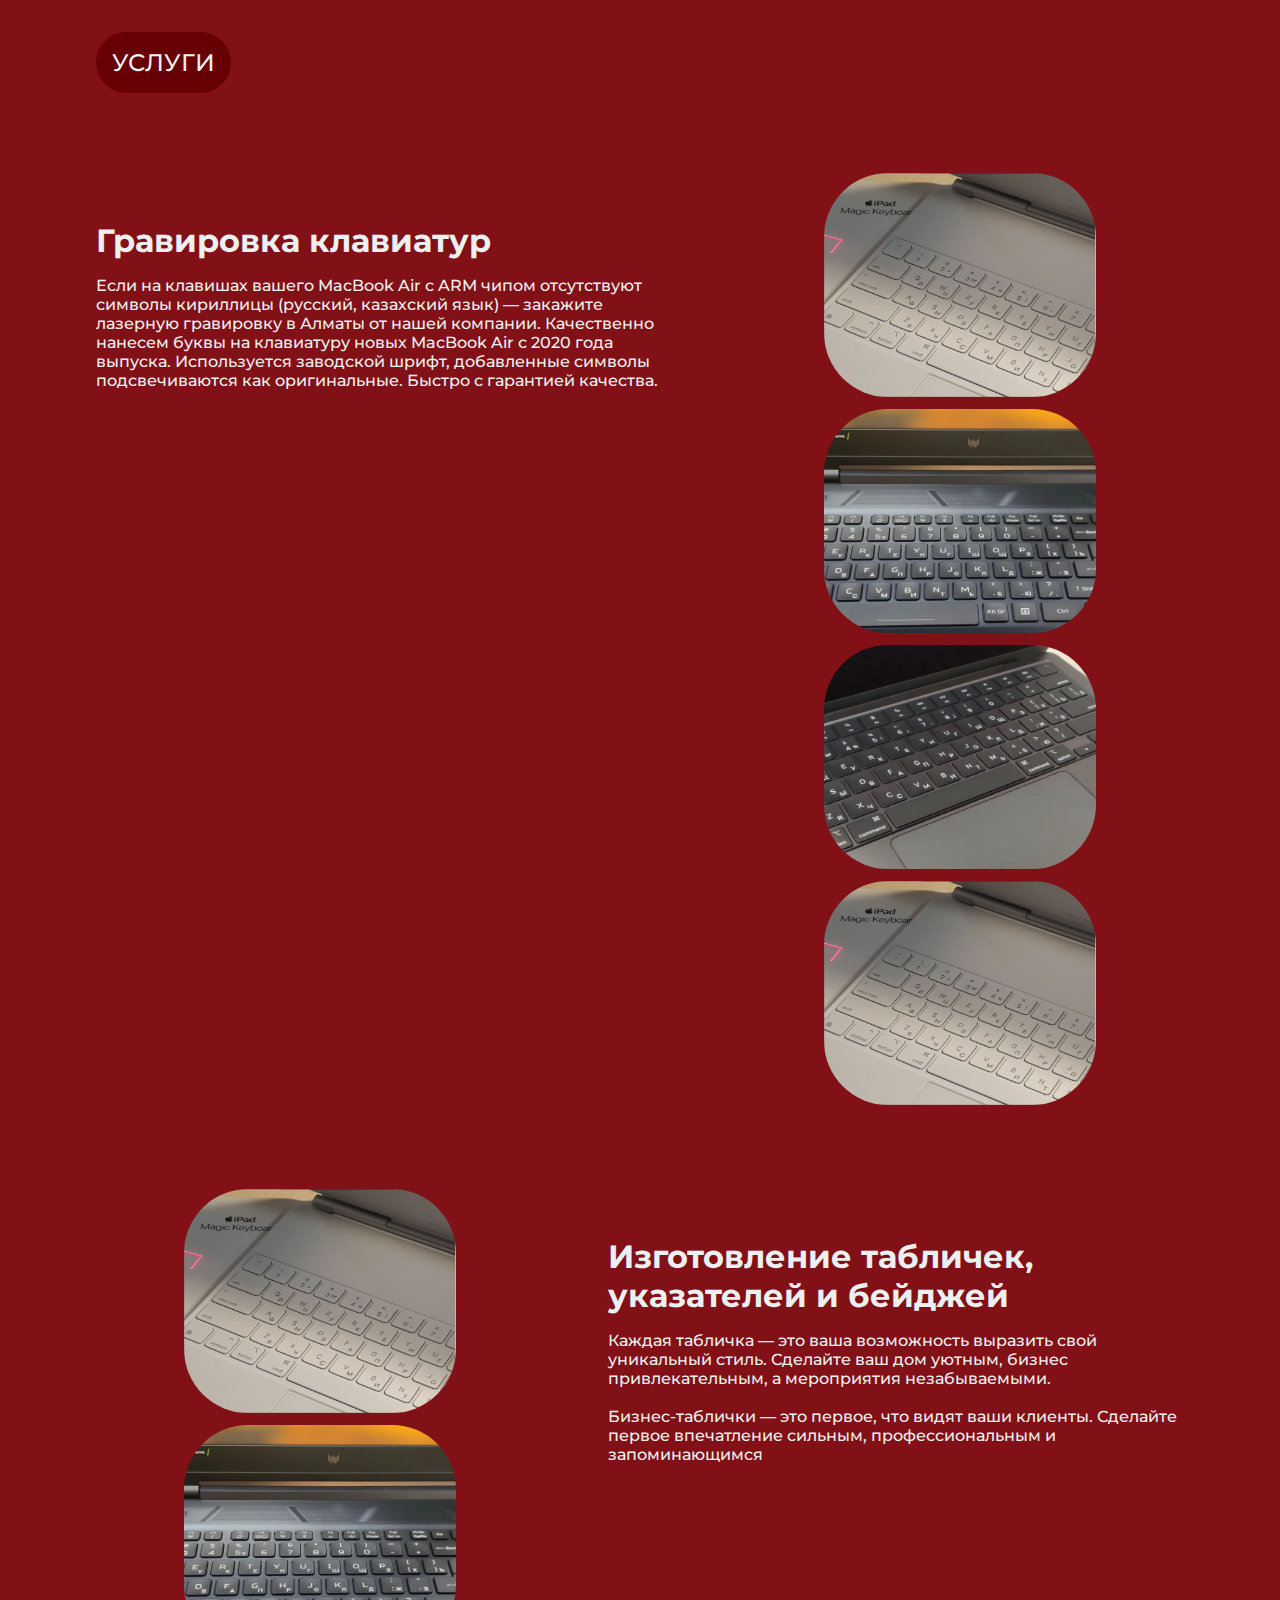
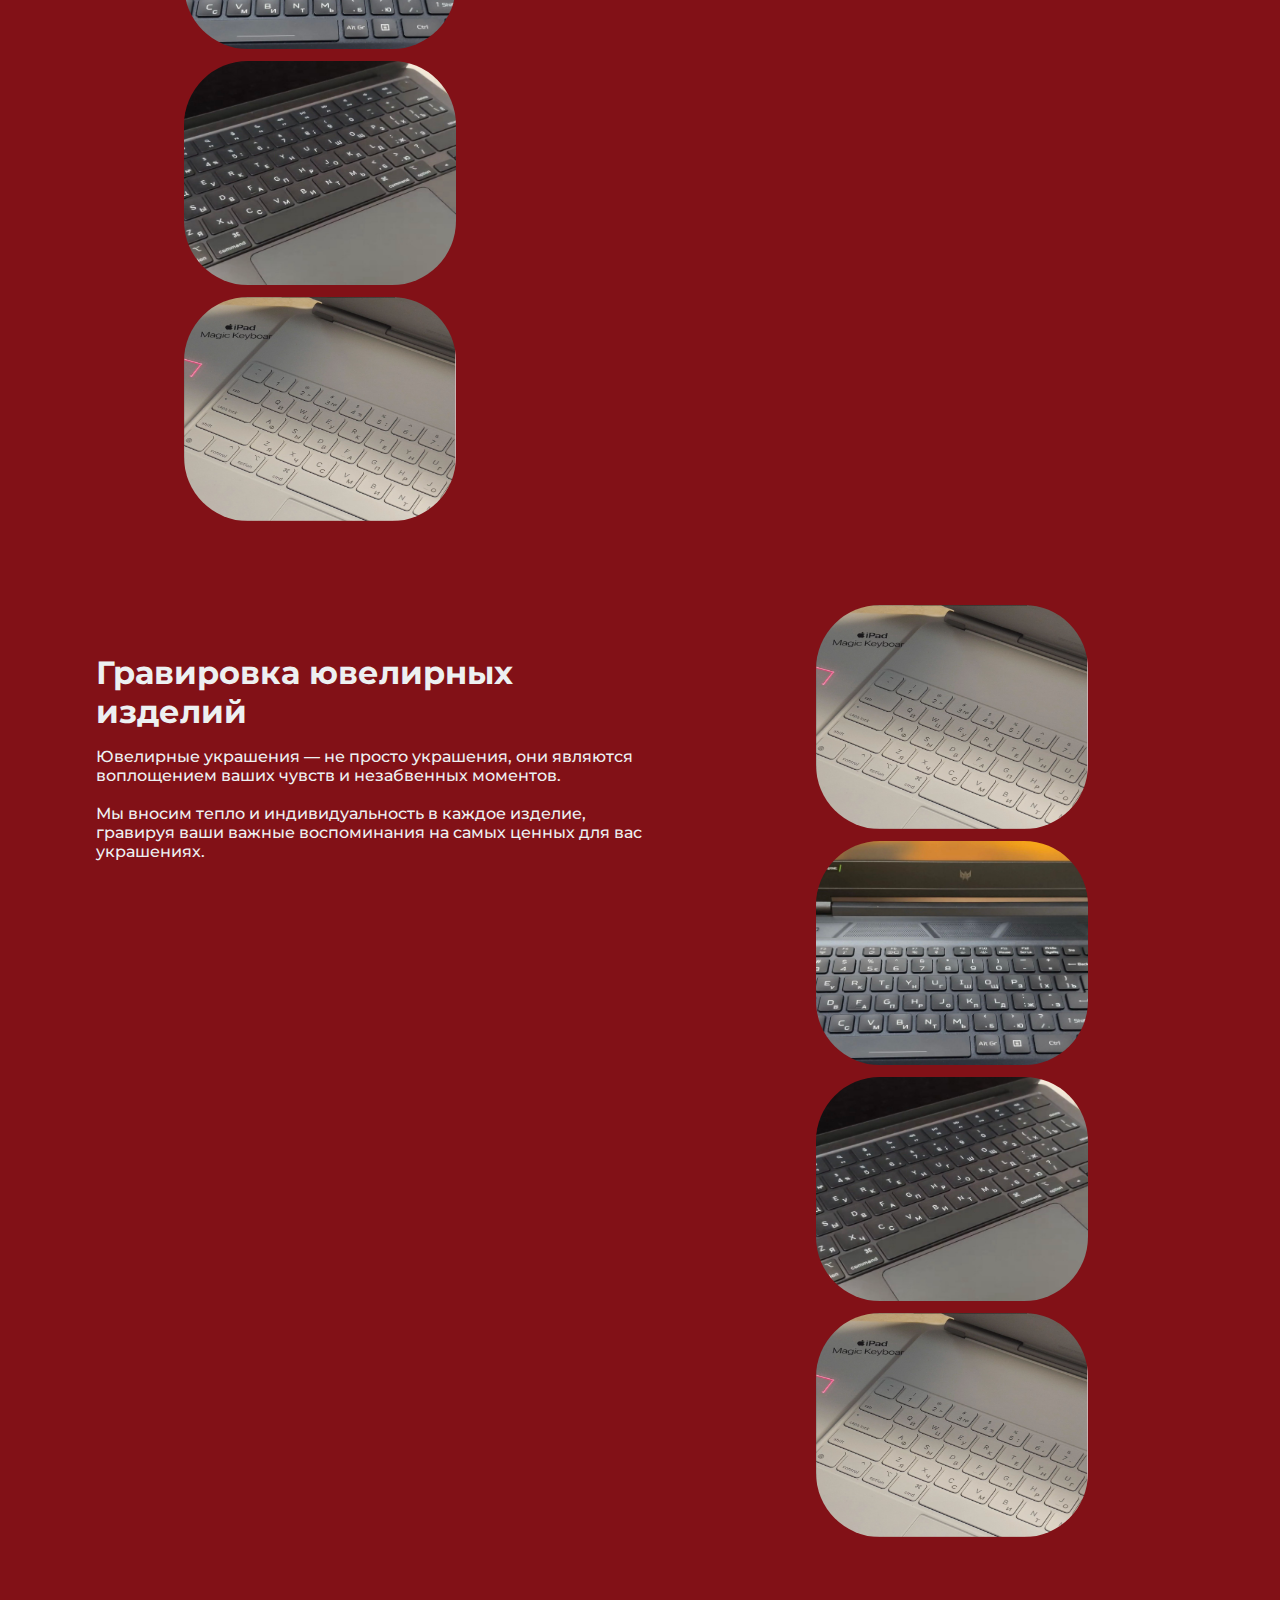
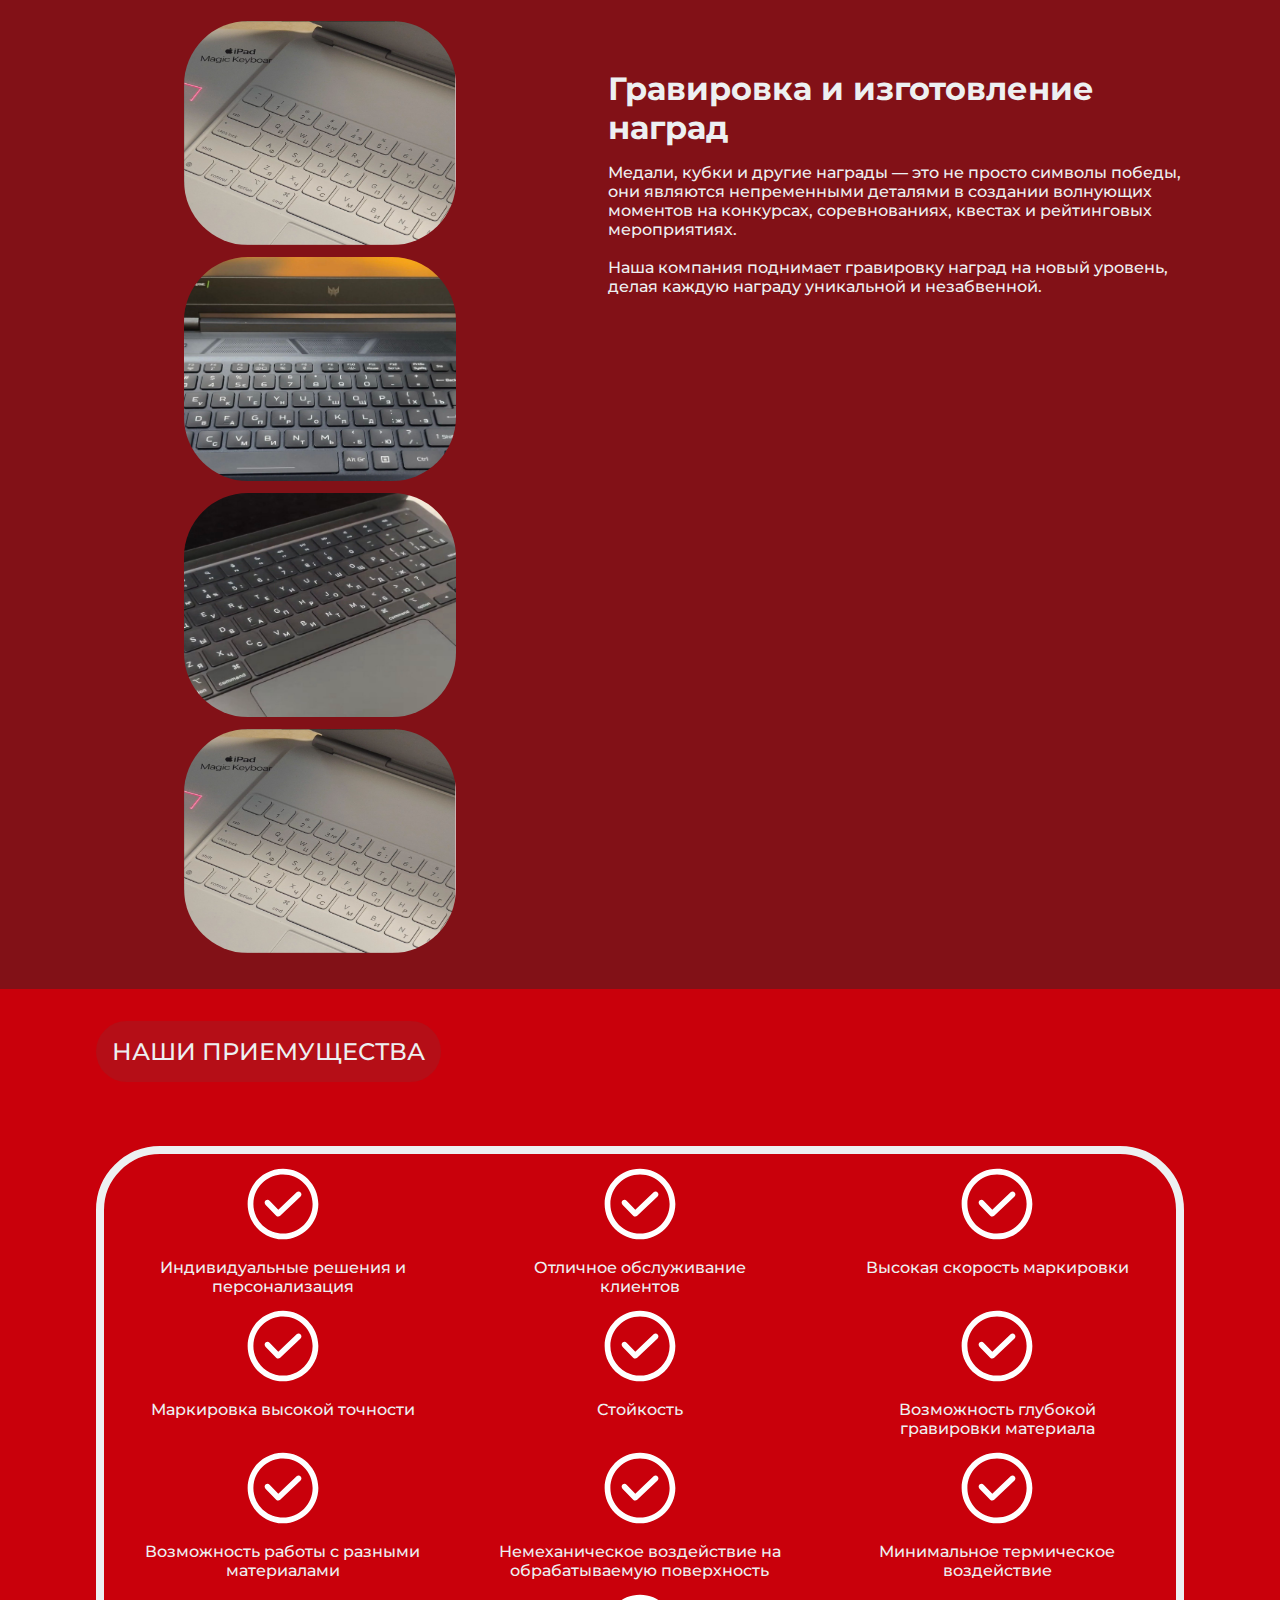
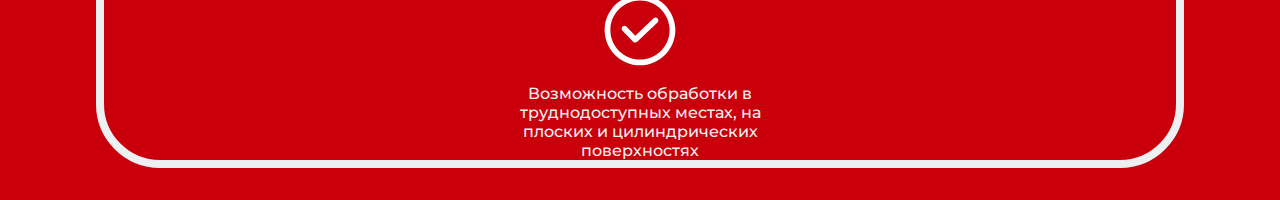
==== index.html @ e96a79f0 "services and advantages changes" ====
<!DOCTYPE html>
    <head>
        <meta charset="utf-8">
        <meta http-equiv="X-UA-Compatible" content="IE=edge">
        <title>Laser engraving</title>
        <meta name="description" content="">
        <meta name="viewport" content="width=device-width, initial-scale=1">
        <link rel="stylesheet" href="css/style.css">
        <link href="https://fonts.googleapis.com/css?family=Montserrat:500&display=swap" rel="stylesheet">
    </head>
    <body>
        <header class="header"></header>
        <main class="main">
            <div class="services">
                <div class="div_name name_services">
                    <div class="name name_service">
                        <p>УСЛУГИ</p>
                    </div>
                </div>
                
                <div class="service">
                    <div class="service_text">
                        <h1>Гравировка клавиатур</h1>
                        <p>Если на клавишах вашего MacBook Air с ARM чипом отсутствуют символы кириллицы (русский, казахский язык) — закажите лазерную гравировку в Алматы от нашей компании. Качественно нанесем буквы на клавиатуру новых MacBook Air с 2020 года выпуска. Используется заводской шрифт, добавленные символы подсвечиваются как оригинальные. Быстро с гарантией качества.</p>
                    </div>
                    <div class="service_images">
                        <div class="service_image">
                            <img src="img/keyboard_1.png" alt="">
                        </div>
                        <div class="service_image">
                            <img src="img/keyboard_2.jpg" alt="">
                        </div>
                        <div class="service_image">
                            <img src="img/keyboard_3.jpg" alt="">
                        </div>
                        <div class="service_image">
                            <img src="img/keyboard_1.png" alt="">
                        </div>
                    </div>
                </div>
            
                <div class="service">
                    <div class="service_text">
                        <h1>Изготовление табличек, указателей и бейджей</h1>
                        <p>Каждая табличка — это ваша возможность выразить свой уникальный стиль. Сделайте ваш дом уютным, бизнес привлекательным, а мероприятия незабываемыми. <br> <br> Бизнес-таблички — это первое, что видят ваши клиенты. Сделайте первое впечатление сильным, профессиональным и запоминающимся</p>
                    </div>
                    <div class="service_images">
                        <div class="service_image">
                            <img src="img/keyboard_1.png" alt="">
                        </div>
                        <div class="service_image">
                            <img src="img/keyboard_2.jpg" alt="">
                        </div>
                        <div class="service_image">
                            <img src="img/keyboard_3.jpg" alt="">
                        </div>
                        <div class="service_image">
                            <img src="img/keyboard_1.png" alt="">
                        </div>
                    </div>
                </div>

                <div class="service">
                    <div class="service_text">
                        <h1>Гравировка ювелирных изделий</h1>
                        <p>Ювелирные украшения — не просто украшения, они являются воплощением ваших чувств и незабвенных моментов. <br><br>Мы вносим тепло и индивидуальность в каждое изделие, гравируя ваши важные воспоминания на самых ценных для вас украшениях.</p>
                    </div>
                    <div class="service_images">
                        <div class="service_image">
                            <img src="img/keyboard_1.png" alt="">
                        </div>
                        <div class="service_image">
                            <img src="img/keyboard_2.jpg" alt="">
                        </div>
                        <div class="service_image">
                            <img src="img/keyboard_3.jpg" alt="">
                        </div>
                        <div class="service_image">
                            <img src="img/keyboard_1.png" alt="">
                        </div>
                    </div>
                </div>

                <div class="service">
                    <div class="service_text">
                        <h1>Гравировка и изготовление наград</h1>
                        <p>Медали, кубки и другие награды — это не просто символы победы, они являются непременными деталями в создании волнующих моментов на конкурсах, соревнованиях, квестах и рейтинговых мероприятиях. <br><br>Наша компания поднимает гравировку наград на новый уровень, делая каждую награду уникальной и незабвенной.</p>
                    </div>
                    <div class="service_images">
                        <div class="service_image">
                            <img src="img/keyboard_1.png" alt="">
                        </div>
                        <div class="service_image">
                            <img src="img/keyboard_2.jpg" alt="">
                        </div>
                        <div class="service_image">
                            <img src="img/keyboard_3.jpg" alt="">
                        </div>
                        <div class="service_image">
                            <img src="img/keyboard_1.png" alt="">
                        </div>
                    </div>
                </div>
            </div>
            <div class="advantages_list">
                <div class="div_name">
                    <div class="name advantage_name">
                        <p>НАШИ ПРИЕМУЩЕСТВА</p>
                    </div>
                </div>

                <div class="our_advantages">
                    <div class="advantages-item">
                        <img width="100px" height="100px" src="img/tick1.svg" alt="">
                        <p>Индивидуальные решения и персонализация</p>
                    </div>
                    <div class="advantages-item">
                        <img width="100px" height="100px" src="img/tick1.svg" alt="">
                        <p>Отличное обслуживание клиентов</p>
                    </div>
                    <div class="advantages-item">
                        <img width="100px" height="100px" src="img/tick1.svg" alt="">
                        <p>Высокая скорость маркировки</p>
                    </div>
                    <div class="advantages-item">
                        <img width="100px" height="100px" src="img/tick1.svg" alt="">
                        <p>Маркировка высокой точности</p>
                    </div>
                    <div class="advantages-item">
                        <img width="100px" height="100px" src="img/tick1.svg" alt="">
                        <p>Стойкость</p>
                    </div>
                    <div class="advantages-item">
                        <img width="100px" height="100px" src="img/tick1.svg" alt="">
                        <p>Возможность глубокой гравировки материала</p>
                    </div>
                    <div class="advantages-item">
                        <img width="100px" height="100px" src="img/tick1.svg" alt="">
                        <p>Возможность работы с разными материалами</p>
                    </div>
                    <div class="advantages-item">
                        <img width="100px" height="100px" src="img/tick1.svg" alt="">
                        <p>Немеханическое воздействие на обрабатываемую поверхность</p>
                    </div>
                    <div class="advantages-item">
                        <img width="100px" height="100px" src="img/tick1.svg" alt="">
                        <p>Минимальное термическое воздействие</p>
                    </div>
                    <div class="advantages-item">
                        <img width="100px" height="100px" src="img/tick1.svg" alt="">
                        <p>Возможность обработки в труднодоступных местах, на плоских и цилиндрических поверхностях</p>
                    </div>
                </div>
            </div>
            
        </main>
        <footer class="footer"></footer>
    </body>

</html>
---- css/style.css ----
* {
    box-sizing: border-box;
    margin: 0;
    padding: 0;
    scroll-behavior: smooth;
  }

html{
    font-size: 16px;
}

body{
    background-color: #C9000B;
    font-family: "Montserrat", sans-serif;
    font-weight: 500;
    color: #edf0f1;
    text-decoration: none;
}
/* b50e17 светлый */


.header{
    background-color: red;
    /* width: 100%; */
}
.main{
    background-color: green;
    /* width: 100%; */
}
.footer{
    background-color: blue;
}

/* TEMPORARY */
/* .services, .our_advantages{
    border: 4px solid blueviolet;
}

.service div, .our_advantages div{
    border: 4px solid black;
} */
    
/* TEMPORARY */
/* SERVICES */

.div_name{
    padding: 2rem 6rem;
}

.name_services{
    background-color: #821117;
}

.name_service{
    background-color: #660005;
}

.name{
    /* border: 2px solid #edf0f1; */
    border-radius: 50px;
    padding: 1rem;
    width: fit-content;
    font-size: 1.5rem;
}

.service{
    padding: 2rem 4rem;
    background-color: #821117;
    display: flex;
}

.service_text{
    border-radius: 4rem;
    padding: 4rem 2rem;
    max-width: 35rem;
    min-width: 20rem;
    transition: background-color 0.3s ease 0s;
}

.service_text:hover{
    background-color: #660005;
}

.service_text p{
    margin-top:1rem;
}

.service_images{
    display: flex;
    justify-content: space-around;
    flex-wrap: wrap;
    margin-top: 1rem;
    row-gap: 0.5rem;
}

/* .service_image{
    width: 16rem;
    height: 16rem;
} */

.service_image img{
    width: 17rem;
    height: 14rem;
    border-radius: 4rem;
}




/* SERVICES */

/* ADVANTAGES */

.advantages_list{
    background-color:#C9000B;
}

.advantage_name{
    background-color: #b50e17;
}
.our_advantages{
    margin: 2rem 6rem;
    display: flex;
    justify-content: space-around;
    flex-wrap: wrap;
    border: 0.5rem solid #edf0f1;
    border-radius: 4rem;
}

.advantages-item{
    text-align: center;
    width: 18rem;
}

/* .our_advantages{
    display: grid;
    grid-template-columns: repeat(auto-fit, minmax(14rem, 1fr));
    grid-gap: 1rem; 
    padding: 10rem 2rem;
    border: 0.5rem solid #edf0f1;
    border-radius: 2rem;
}

.advantage{
    text-align: center;
}

.advantage img{
    width: 2rem;
} */


/* ADVANTAGES */

@media screen and (max-width: 800px) {

    /* html{
        font-size: 10px;
    } */

    /* SERVICES */

    .service{
        flex-wrap: wrap;
    }
    .service_text{
        /* margin: 0 auto; */
    }

    /* SERVICES */
}

@media screen and (min-width: 800px){

    /* SERVICES */

    
    .service:nth-child(odd) .service_text{
        order: 2;
    }
    
    .service:nth-child(odd) .service_images{
        order: 1;
    }

    .service_text{
        max-width: 25rem;
        min-width: 20rem;
    }

    /* SERVICES */
}

@media screen and (min-width: 1200px){

    /* html{
        font-size: 19px;
    } */

    /* SERVICES */

    .service_text{
        max-width: 40rem;
        min-width: 25rem;
    }

    /* SERVICES */
}

@media screen and (min-width: 1650px){

    html{
        font-size: 23px;
    }

    /* SERVICES */

    .service_text{
        max-width: 35rem;
        min-width: 25rem;
    }

    /* SERVICES */

}
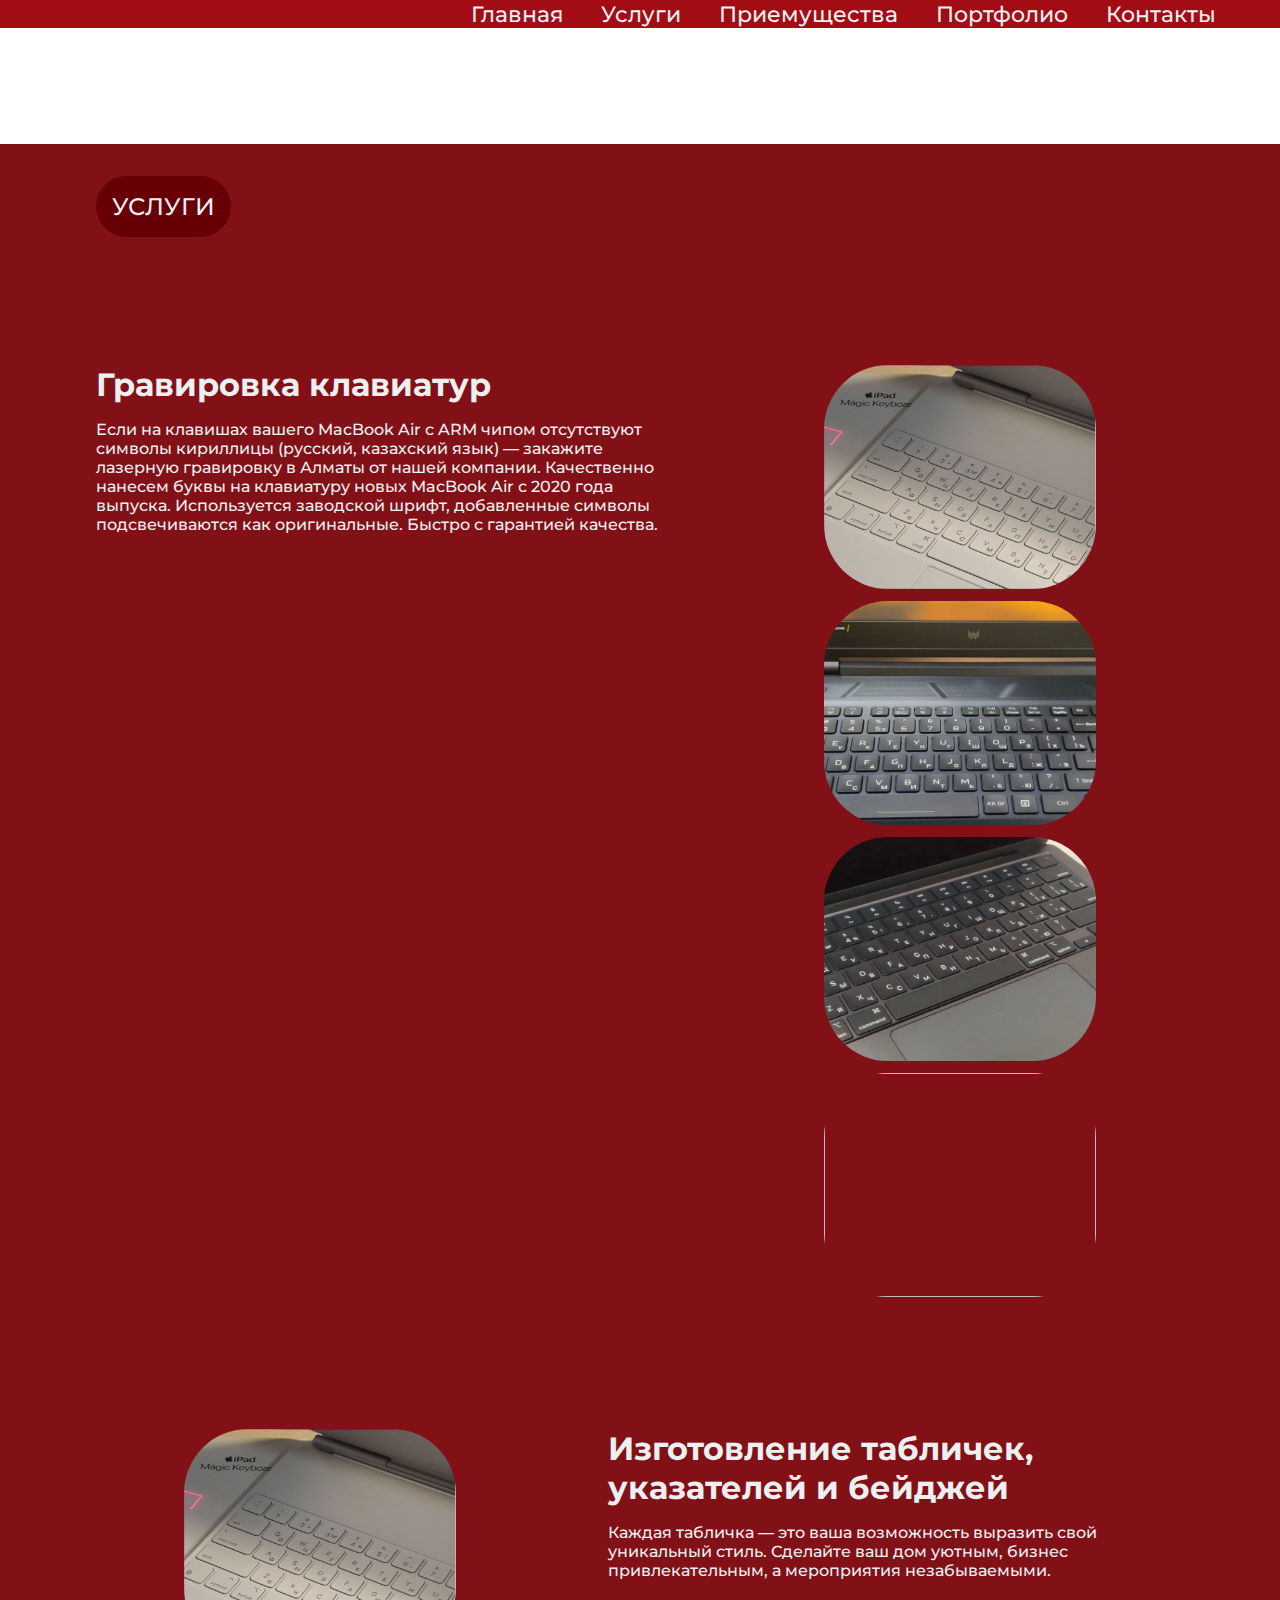
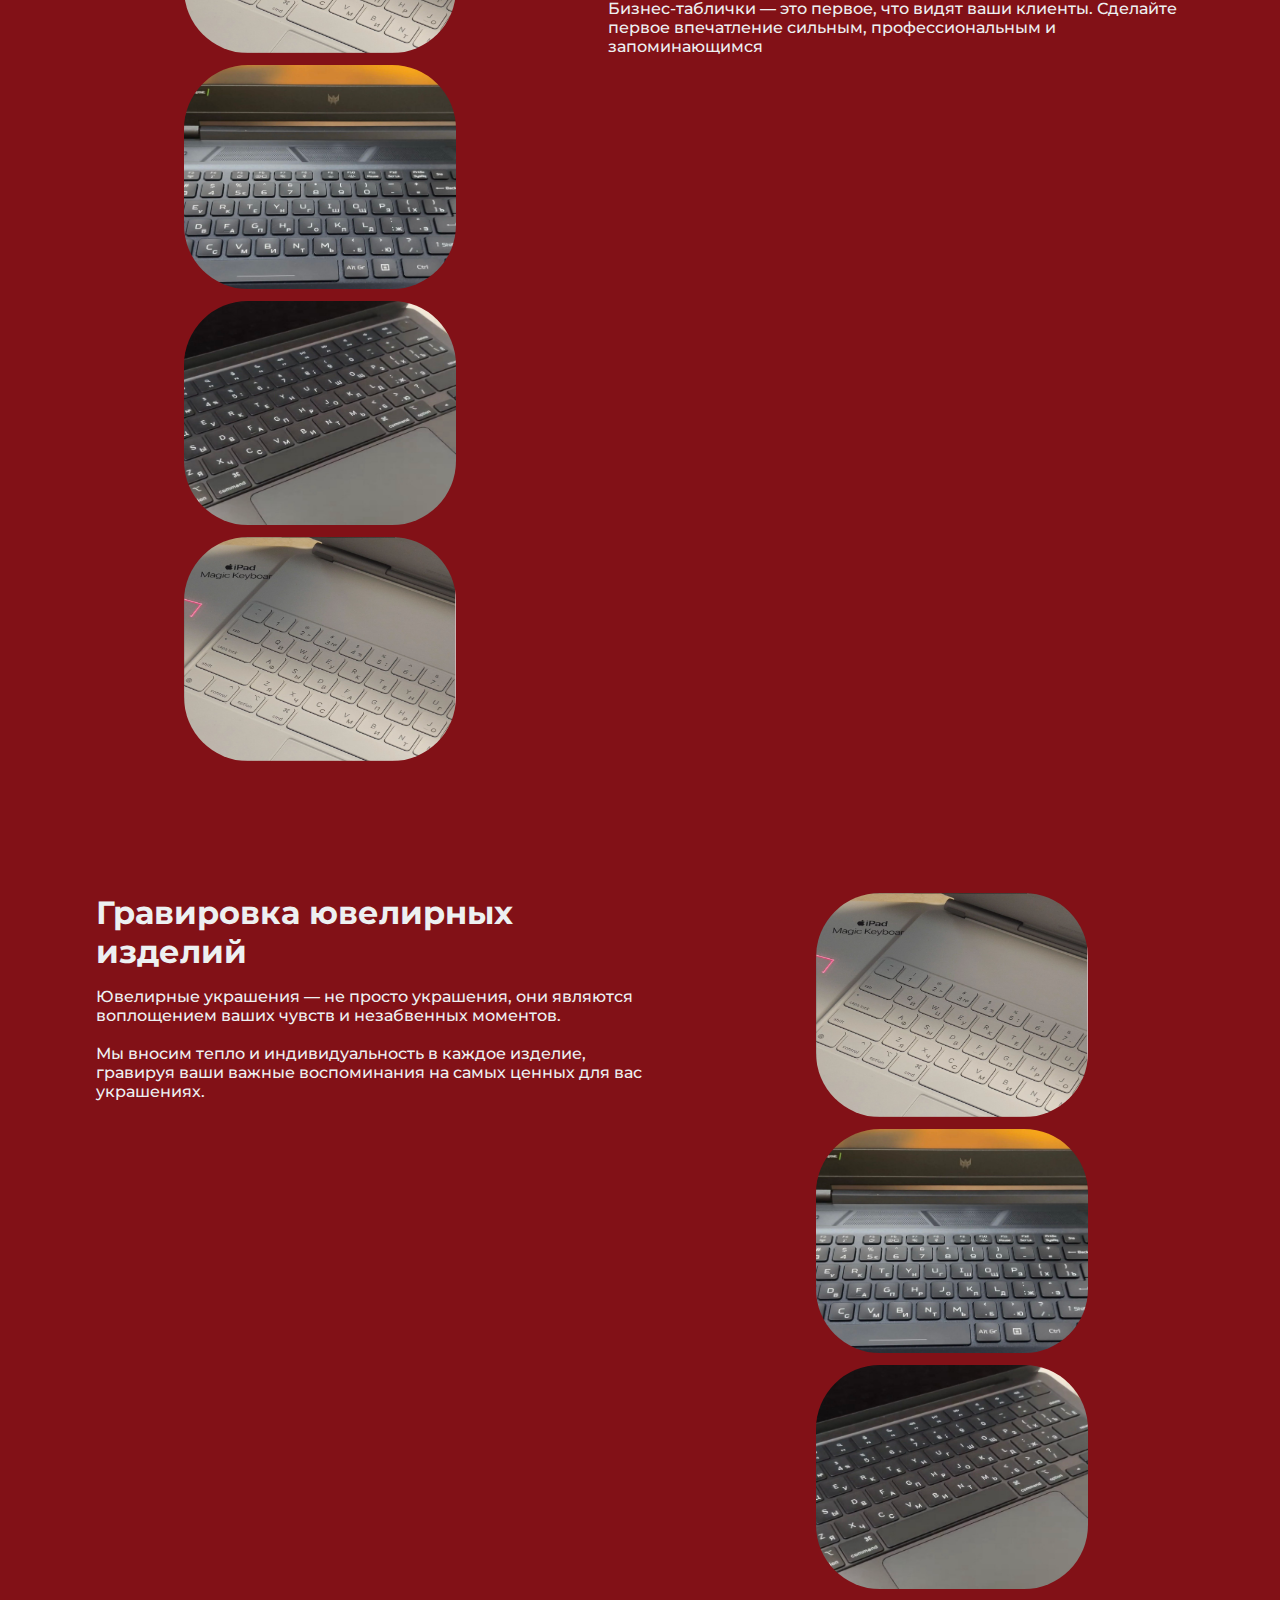
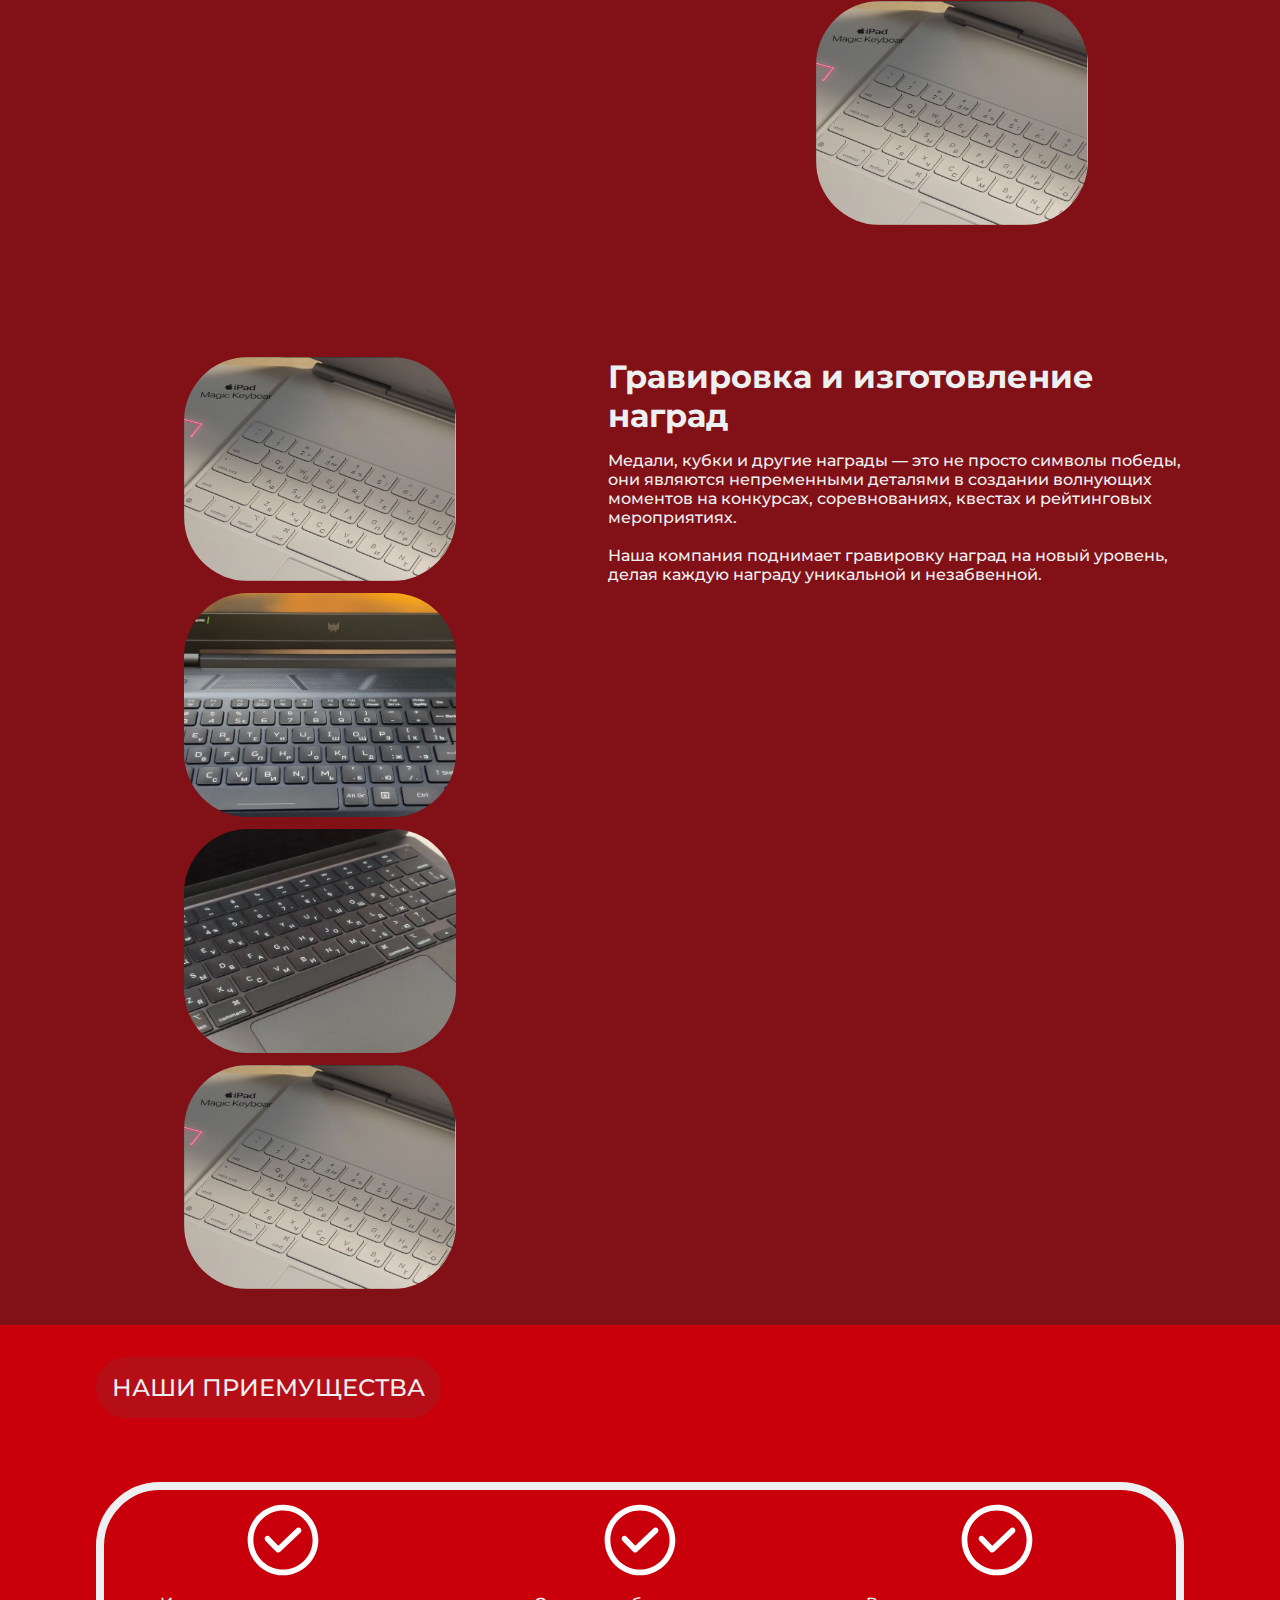
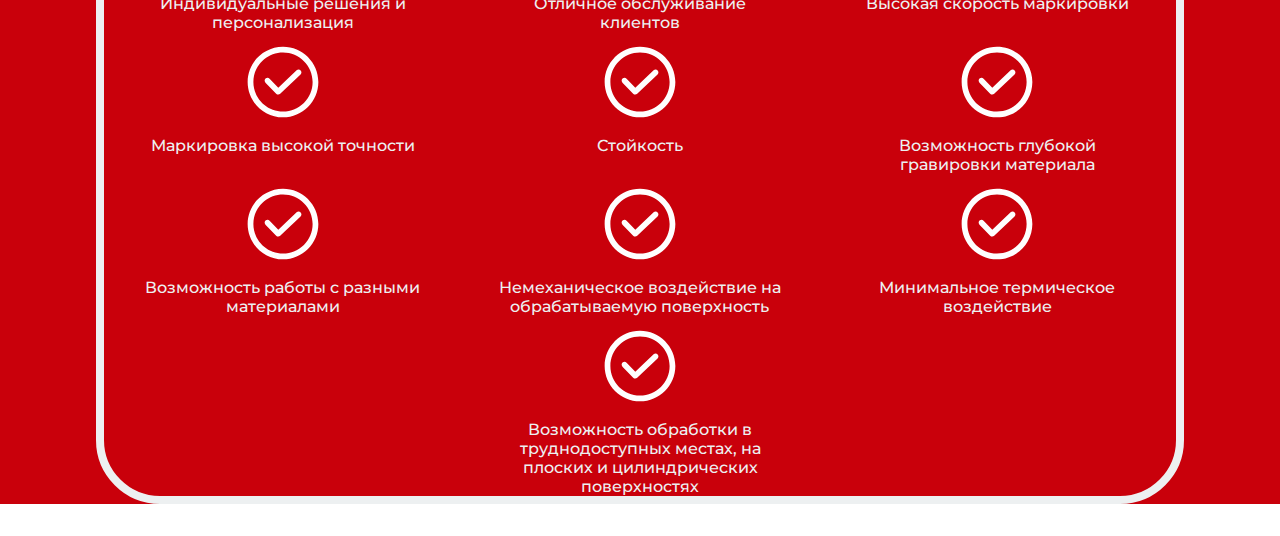
==== commit 6b9c9714: "navbar" ====
--- a/index.html
+++ b/index.html
@@ -7,9 +7,26 @@
         <meta name="viewport" content="width=device-width, initial-scale=1">
         <link rel="stylesheet" href="css/style.css">
         <link href="https://fonts.googleapis.com/css?family=Montserrat:500&display=swap" rel="stylesheet">
+        <link href='https://unpkg.com/boxicons@2.1.4/css/boxicons.min.css' rel='stylesheet'>
     </head>
     <body>
-        <header class="header"></header>
+        <header class="header">
+            <a href="#" class="logo"><img src="img/logo.svg" alt=""></a>
+
+            <input type="checkbox" name="" id="check">
+            <label for="check" class="icons">
+                <i class='bx bx-menu' id="menu-icon"></i>
+                <i class='bx bx-x' id="close-icon"></i>
+            </label>
+
+            <nav class="navbar">
+                <a href="">Главная</a>
+                <a href="">Услуги</a>
+                <a href="">Приемущества</a>
+                <a href="">Портфолио</a>
+                <a href="">Контакты</a>
+            </nav>
+        </header>
         <main class="main">
             <div class="services">
                 <div class="div_name name_services">
@@ -34,7 +51,7 @@
                             <img src="img/keyboard_3.jpg" alt="">
                         </div>
                         <div class="service_image">
-                            <img src="img/keyboard_1.png" alt="">
+                            <img src="img/keyboard_5.png" alt="">
                         </div>
                     </div>
                 </div>
--- a/css/style.css
+++ b/css/style.css
@@ -9,23 +9,70 @@
     font-size: 16px;
 }
 
-body{
-    background-color: #C9000B;
+body, .navbar a{
     font-family: "Montserrat", sans-serif;
     font-weight: 500;
     color: #edf0f1;
     text-decoration: none;
 }
+
+.body{
+    background-color: #C9000B;
+}
 /* b50e17 светлый */
 
 
 .header{
-    background-color: red;
-    /* width: 100%; */
-}
+    position: fixed;
+    top: 0;
+    left: 0;
+    width: 100%;
+    padding: 0 4rem;
+    display: flex;
+    justify-content: space-between;
+    align-items: center;
+    z-index: 100;
+}
+
+.header::before{
+    content: '';
+    position: absolute;
+    width: 100%;
+    height: 100%;
+    background-color: #A20D15;
+    top:0;
+    left:0;
+    z-index: -1;
+}
+
+.logo{
+    width: 10rem;
+}
+
+.navbar{
+    font-size: 1.4rem;
+}
+
+.navbar a{
+    margin-left: 2rem;
+}
+
+#check{
+    display: none;
+}
+
+.icons{
+    font-size: 3rem;
+    position: absolute;
+    cursor: pointer;
+    display: none;
+    right: 3rem;
+}
+
 .main{
     background-color: green;
     /* width: 100%; */
+    margin-top: 9rem;
 }
 .footer{
     background-color: blue;
@@ -89,7 +136,7 @@
     display: flex;
     justify-content: space-around;
     flex-wrap: wrap;
-    margin-top: 1rem;
+    margin-top: 4rem;
     row-gap: 0.5rem;
 }
 
@@ -152,7 +199,7 @@
 
 /* ADVANTAGES */
 
-@media screen and (max-width: 800px) {
+@media (max-width: 800px) {
 
     /* html{
         font-size: 10px;
@@ -170,7 +217,66 @@
     /* SERVICES */
 }
 
-@media screen and (min-width: 800px){
+@media (max-width: 1075px){
+    .header{
+        /* padding: 0 3rem; */
+    }
+    .logo{
+        width: 9rem;
+    }
+    
+    .navbar{
+        font-size: 1rem;
+    }
+    
+    .navbar a{
+        margin-left: 1.7rem;
+    }
+
+}
+
+@media (max-width: 860px){
+    .icons{
+        display: block;
+        display: inline-flex;
+    }
+
+    #check:checked~.icons #menu-icon{
+        display: none;
+    }
+
+    .icons #close-icon{
+        display: none;
+    }
+
+    #check:checked~.icons #close-icon{
+        display: block;
+    }
+
+    .navbar{
+        position: absolute;
+        top:100%;
+        left:0;
+        width: 100%;
+        height: 0;
+        background-color: #b90f18;
+        overflow: hidden;
+        transition: .3s ease;
+    }
+
+    #check:checked~.navbar{
+        height: 17rem;
+    }
+
+    .navbar a{
+        display: block;
+        margin: 1.5rem 0;
+        text-align: center;
+    }
+
+}
+
+@media (min-width: 800px){
 
     /* SERVICES */
 
@@ -191,7 +297,8 @@
     /* SERVICES */
 }
 
-@media screen and (min-width: 1200px){
+
+@media (min-width: 1200px){
 
     /* html{
         font-size: 19px;
@@ -207,7 +314,7 @@
     /* SERVICES */
 }
 
-@media screen and (min-width: 1650px){
+@media (min-width: 1650px){
 
     html{
         font-size: 23px;
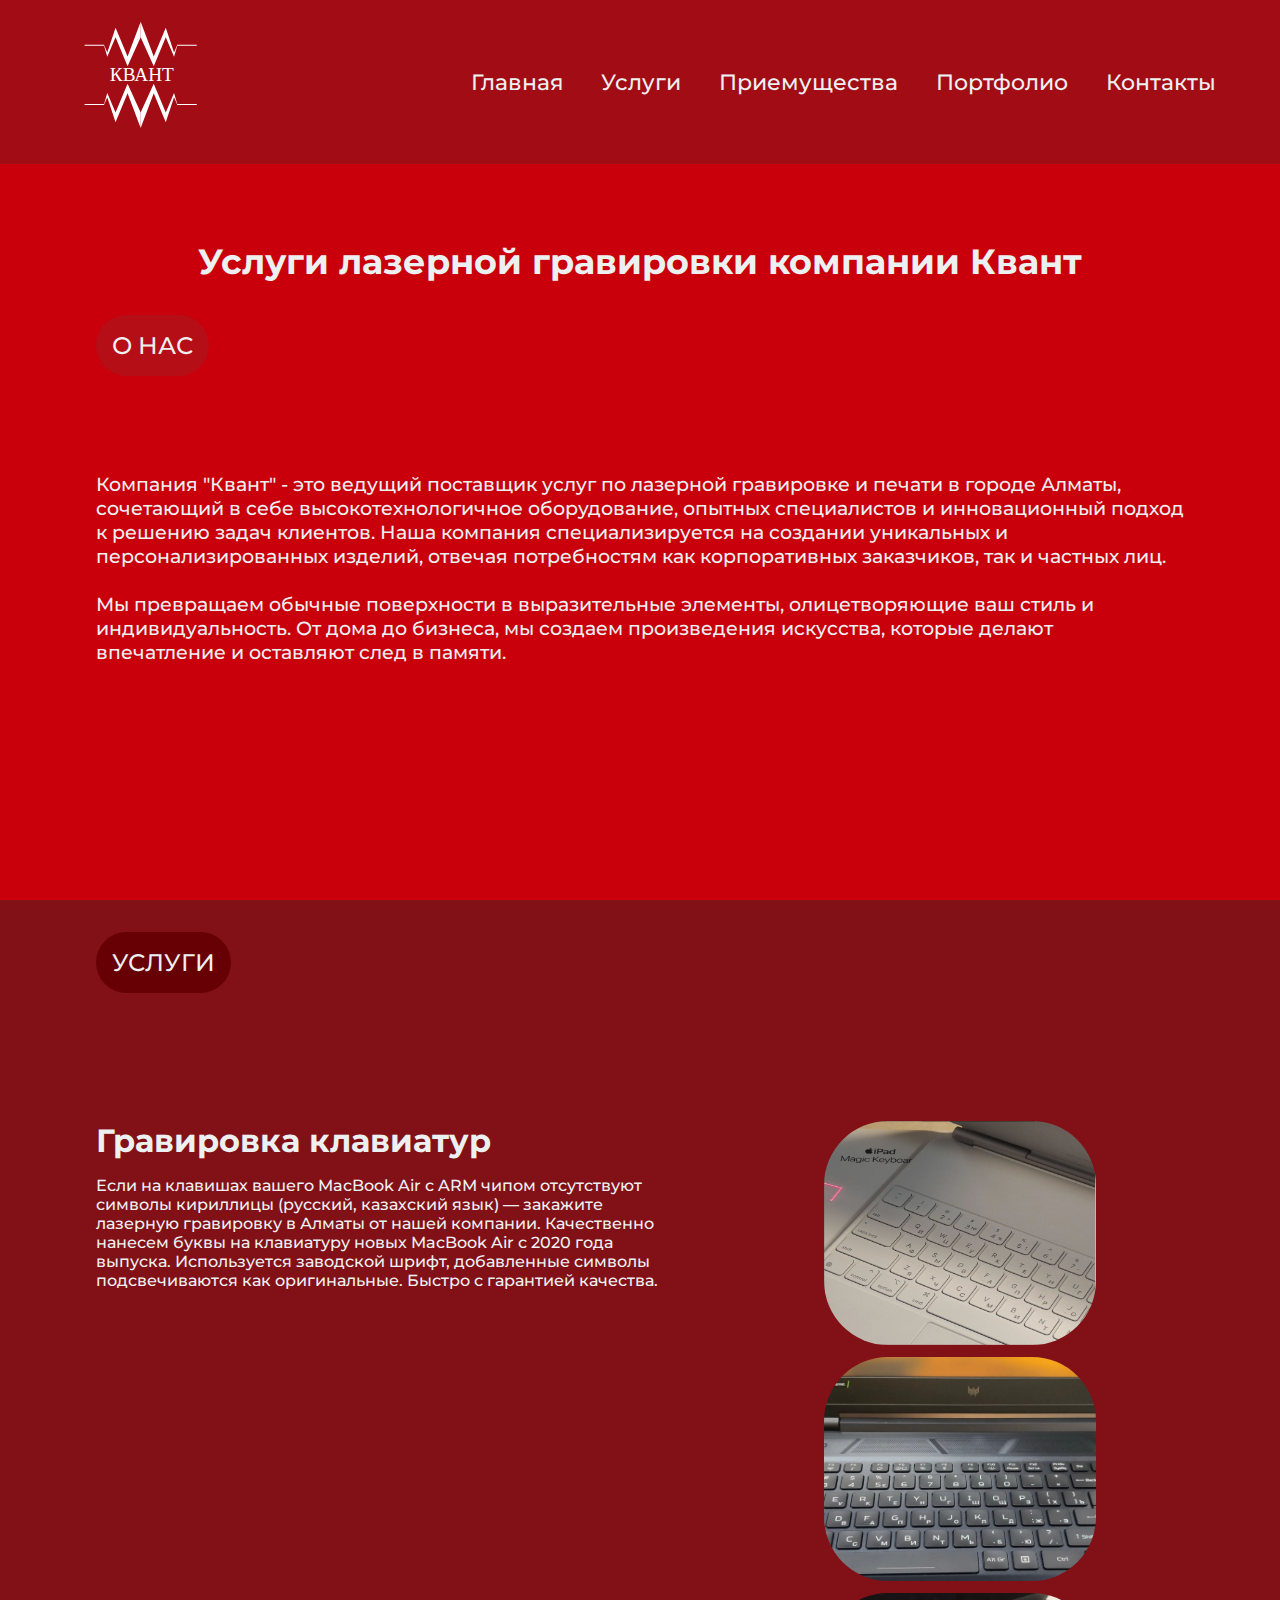
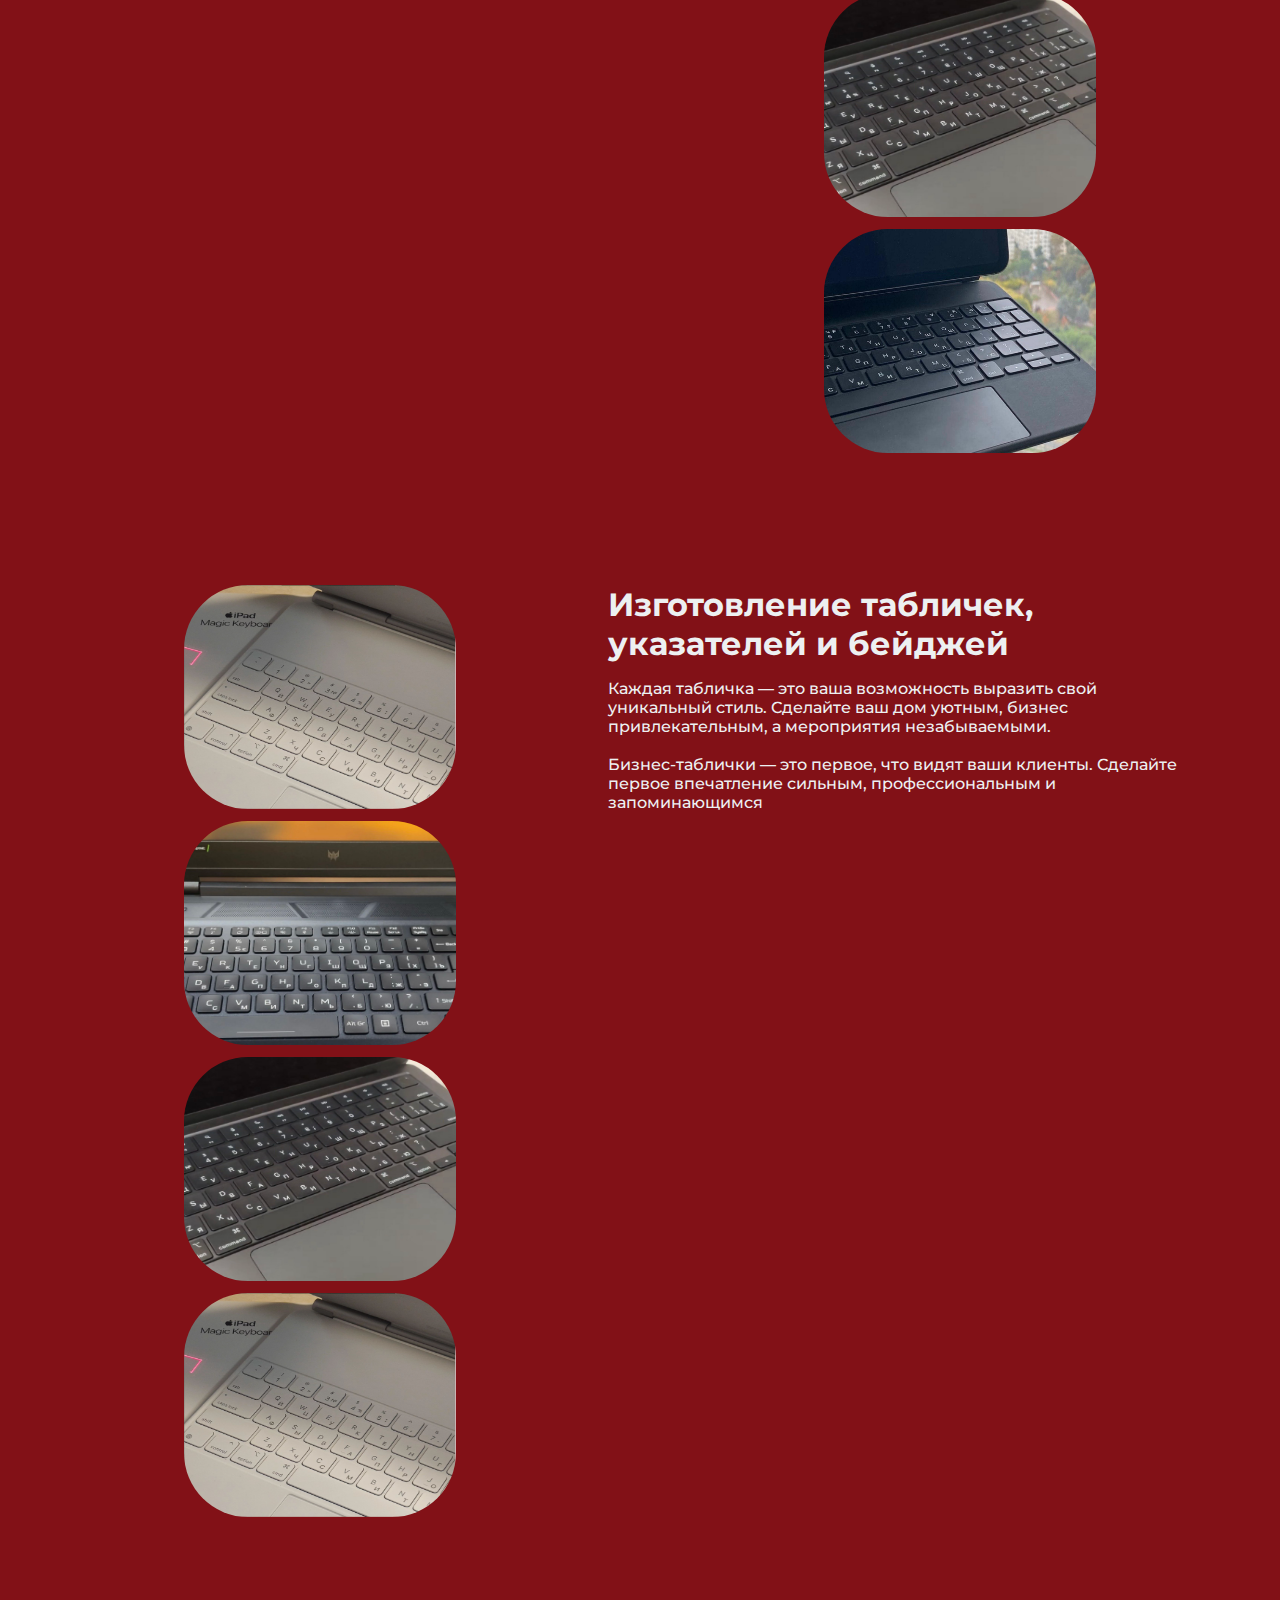
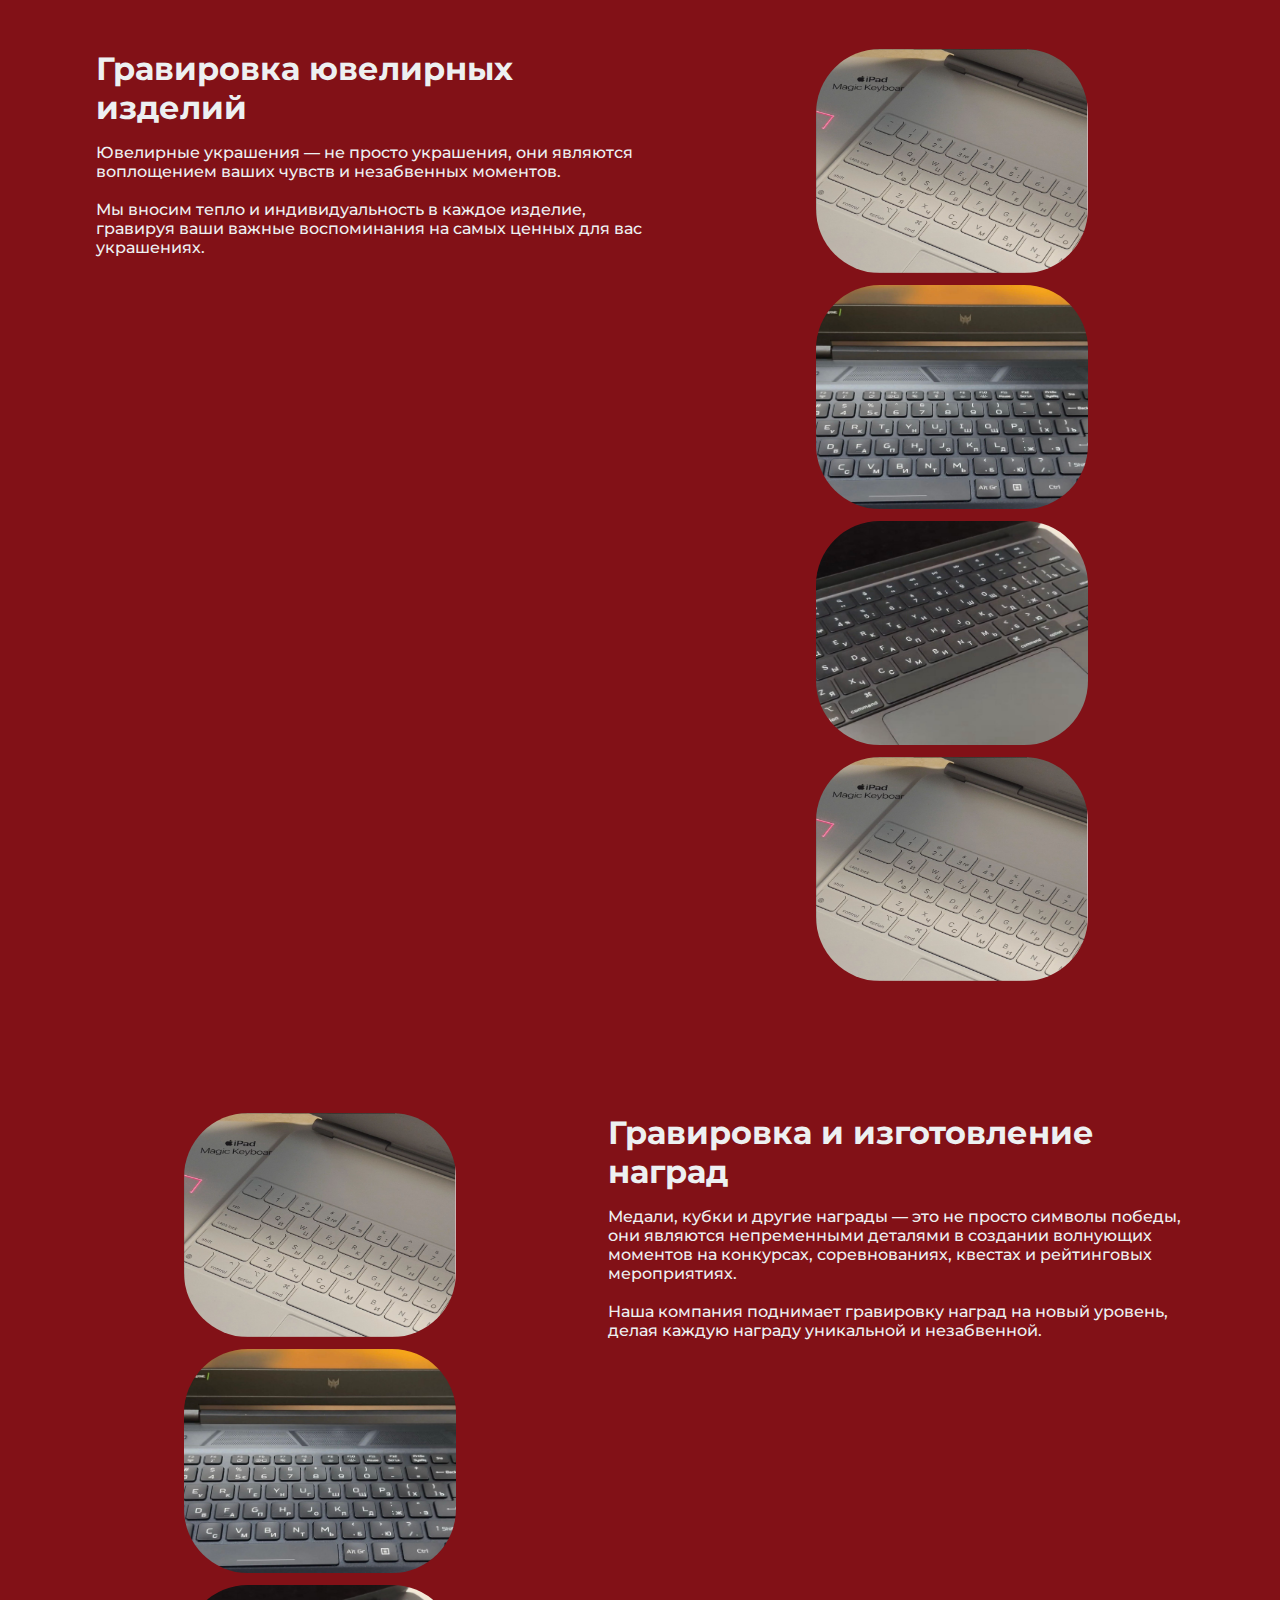
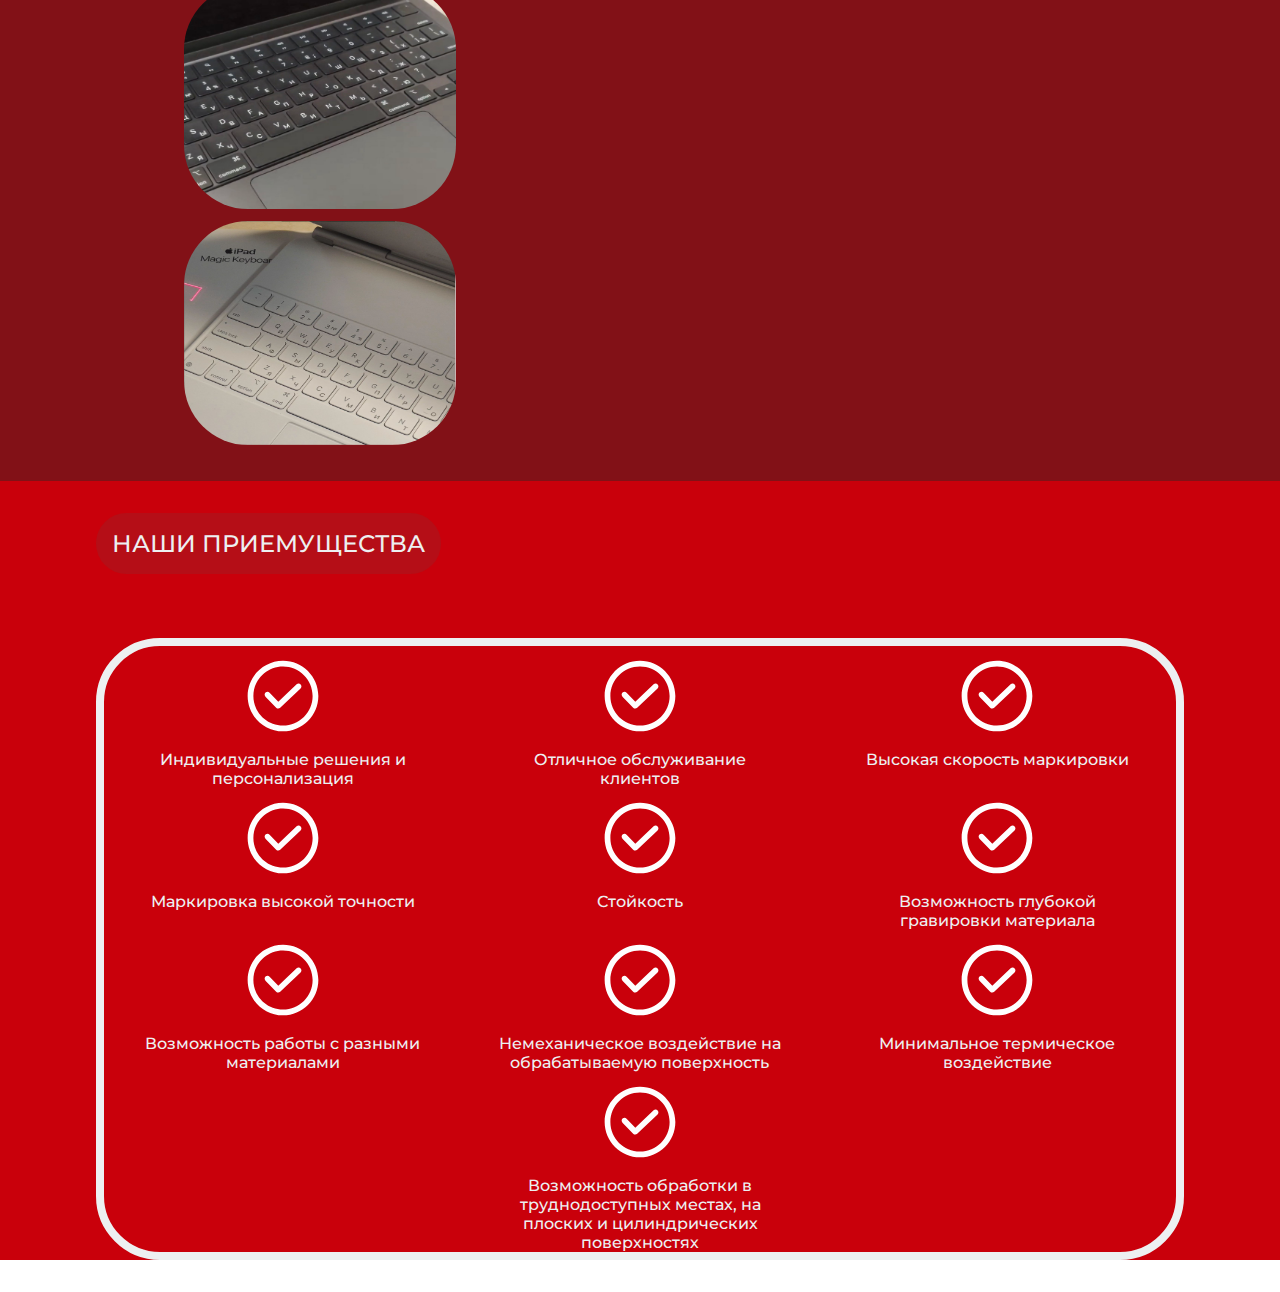
==== commit 1591c84a: "small changes" ====
--- a/index.html
+++ b/index.html
@@ -22,12 +22,26 @@
             <nav class="navbar">
                 <a href="">Главная</a>
                 <a href="">Услуги</a>
-                <a href="">Приемущества</a>
+                <a href="#advantages_list">Приемущества</a>
                 <a href="">Портфолио</a>
                 <a href="">Контакты</a>
             </nav>
         </header>
         <main class="main">
+            <div class="about">
+                <h1>Услуги лазерной гравировки компании Квант</h1>
+                <div class="div_about">
+                    <div class="name about_name">
+                        <p>О НАС</p>
+                    </div>
+                </div>
+                <div class="about_text">
+                    <p>
+                        Компания "Квант" - это ведущий поставщик услуг по лазерной гравировке и печати в городе Алматы, сочетающий в себе высокотехнологичное оборудование, опытных специалистов и инновационный подход к решению задач клиентов.
+                        Наша компания специализируется на создании уникальных и персонализированных изделий, отвечая потребностям как корпоративных заказчиков, так и частных лиц. <br><br> Мы превращаем обычные поверхности в выразительные элементы, олицетворяющие ваш стиль и индивидуальность. От дома до бизнеса, мы создаем произведения искусства, которые делают впечатление и оставляют след в памяти.
+                    </p>
+                </div>
+            </div>
             <div class="services">
                 <div class="div_name name_services">
                     <div class="name name_service">
@@ -119,9 +133,9 @@
                     </div>
                 </div>
             </div>
-            <div class="advantages_list">
+            <div class="advantages_list" id="advantages_list">
                 <div class="div_name">
-                    <div class="name advantage_name">
+                    <div class="name light_name">
                         <p>НАШИ ПРИЕМУЩЕСТВА</p>
                     </div>
                 </div>
--- a/css/style.css
+++ b/css/style.css
@@ -72,7 +72,6 @@
 .main{
     background-color: green;
     /* width: 100%; */
-    margin-top: 9rem;
 }
 .footer{
     background-color: blue;
@@ -88,6 +87,35 @@
 } */
     
 /* TEMPORARY */
+
+/* ABOUT */
+.about{
+    background-color: #C9000B;
+    padding-top: 15rem;
+    padding-left: 6rem;
+    padding-right: 6rem;
+    font-size: 1.2rem;
+    min-height: 100vh;
+}
+
+.about_name{
+    background-color: #b50e17;
+}
+
+.div_about{
+    padding-top: 2rem;
+}
+
+.about_text{
+    padding-top: 6rem;
+    padding-bottom: 6rem;
+}
+
+.about h1{
+    font-size: 2.2rem;
+    text-align: center;
+}
+/* ABOUT */
 /* SERVICES */
 
 .div_name{
@@ -162,7 +190,7 @@
     background-color:#C9000B;
 }
 
-.advantage_name{
+.light_name{
     background-color: #b50e17;
 }
 .our_advantages{
@@ -233,6 +261,10 @@
         margin-left: 1.7rem;
     }
 
+    .about h1{
+        font-size: 1.3rem;
+    }
+
 }
 
 @media (max-width: 860px){
@@ -260,7 +292,7 @@
         width: 100%;
         height: 0;
         background-color: #b90f18;
-        overflow: hidden;
+        overflow: hidden    ;
         transition: .3s ease;
     }
 
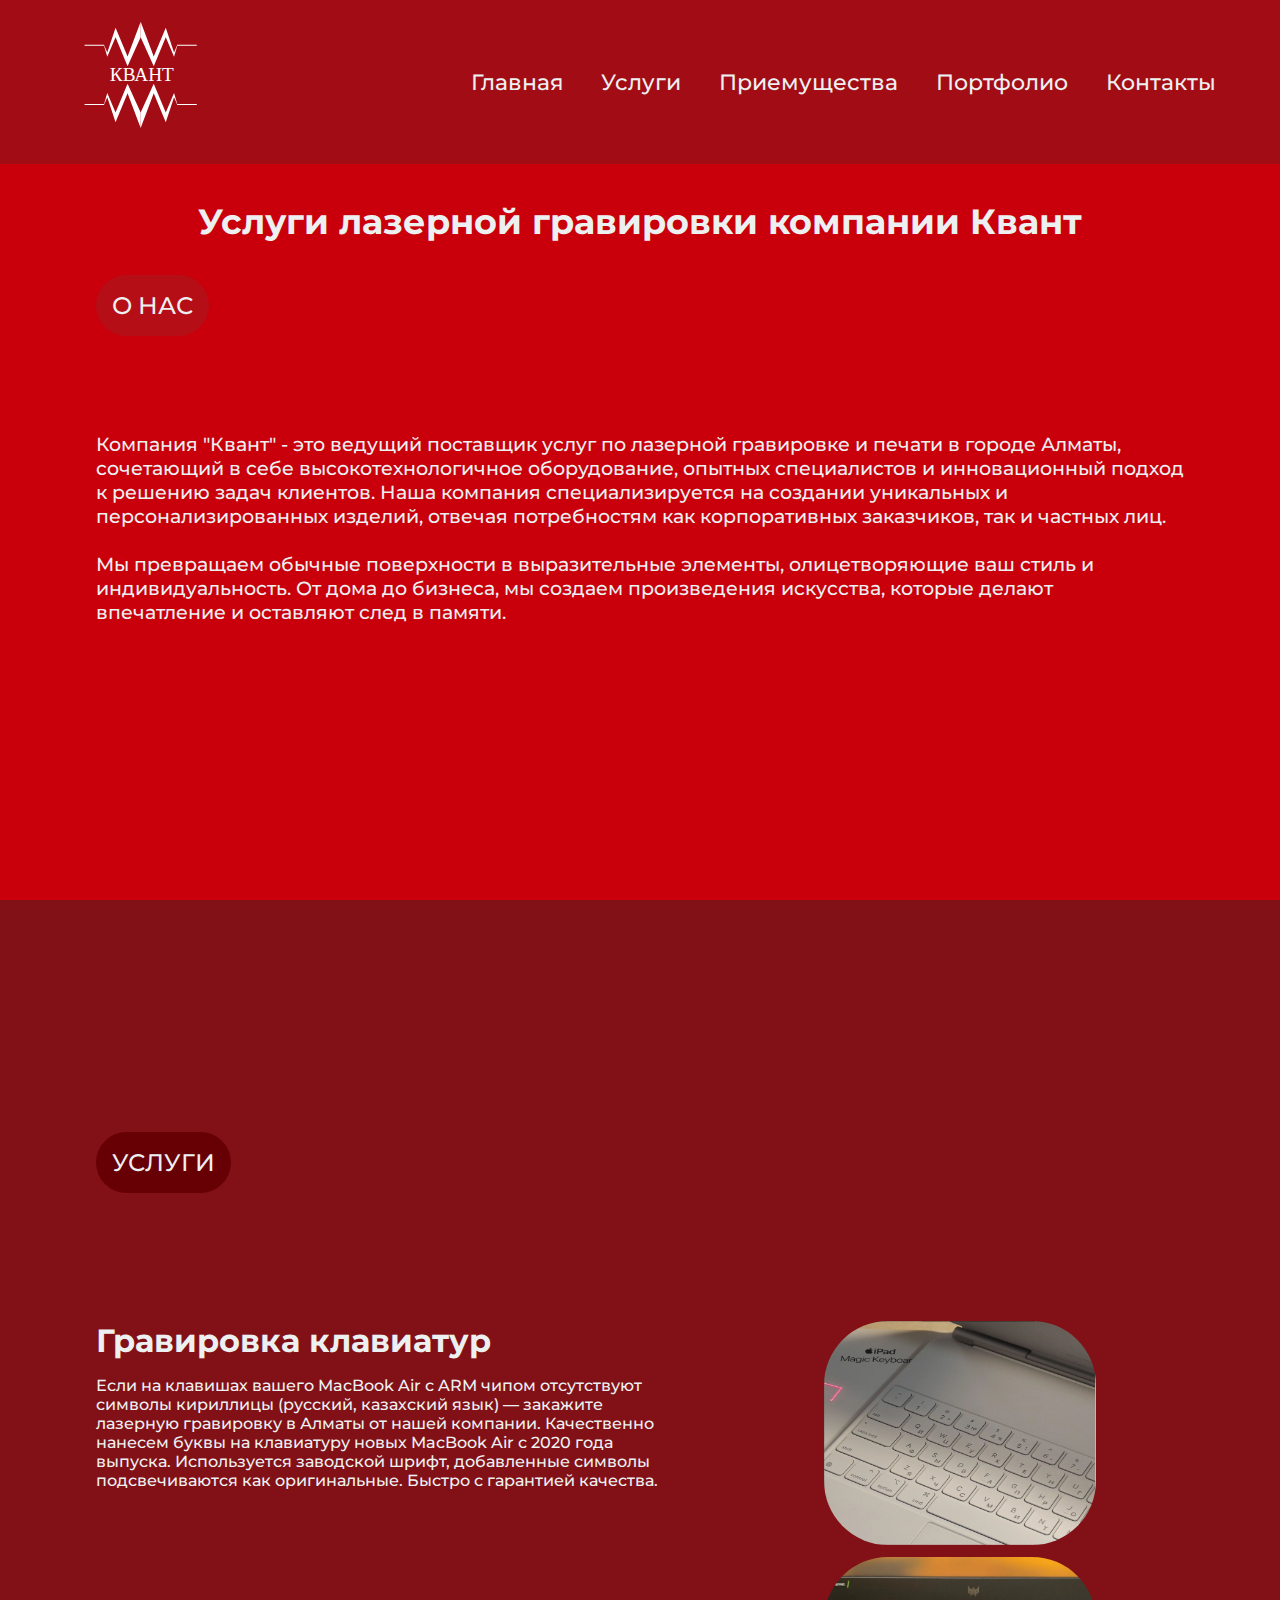
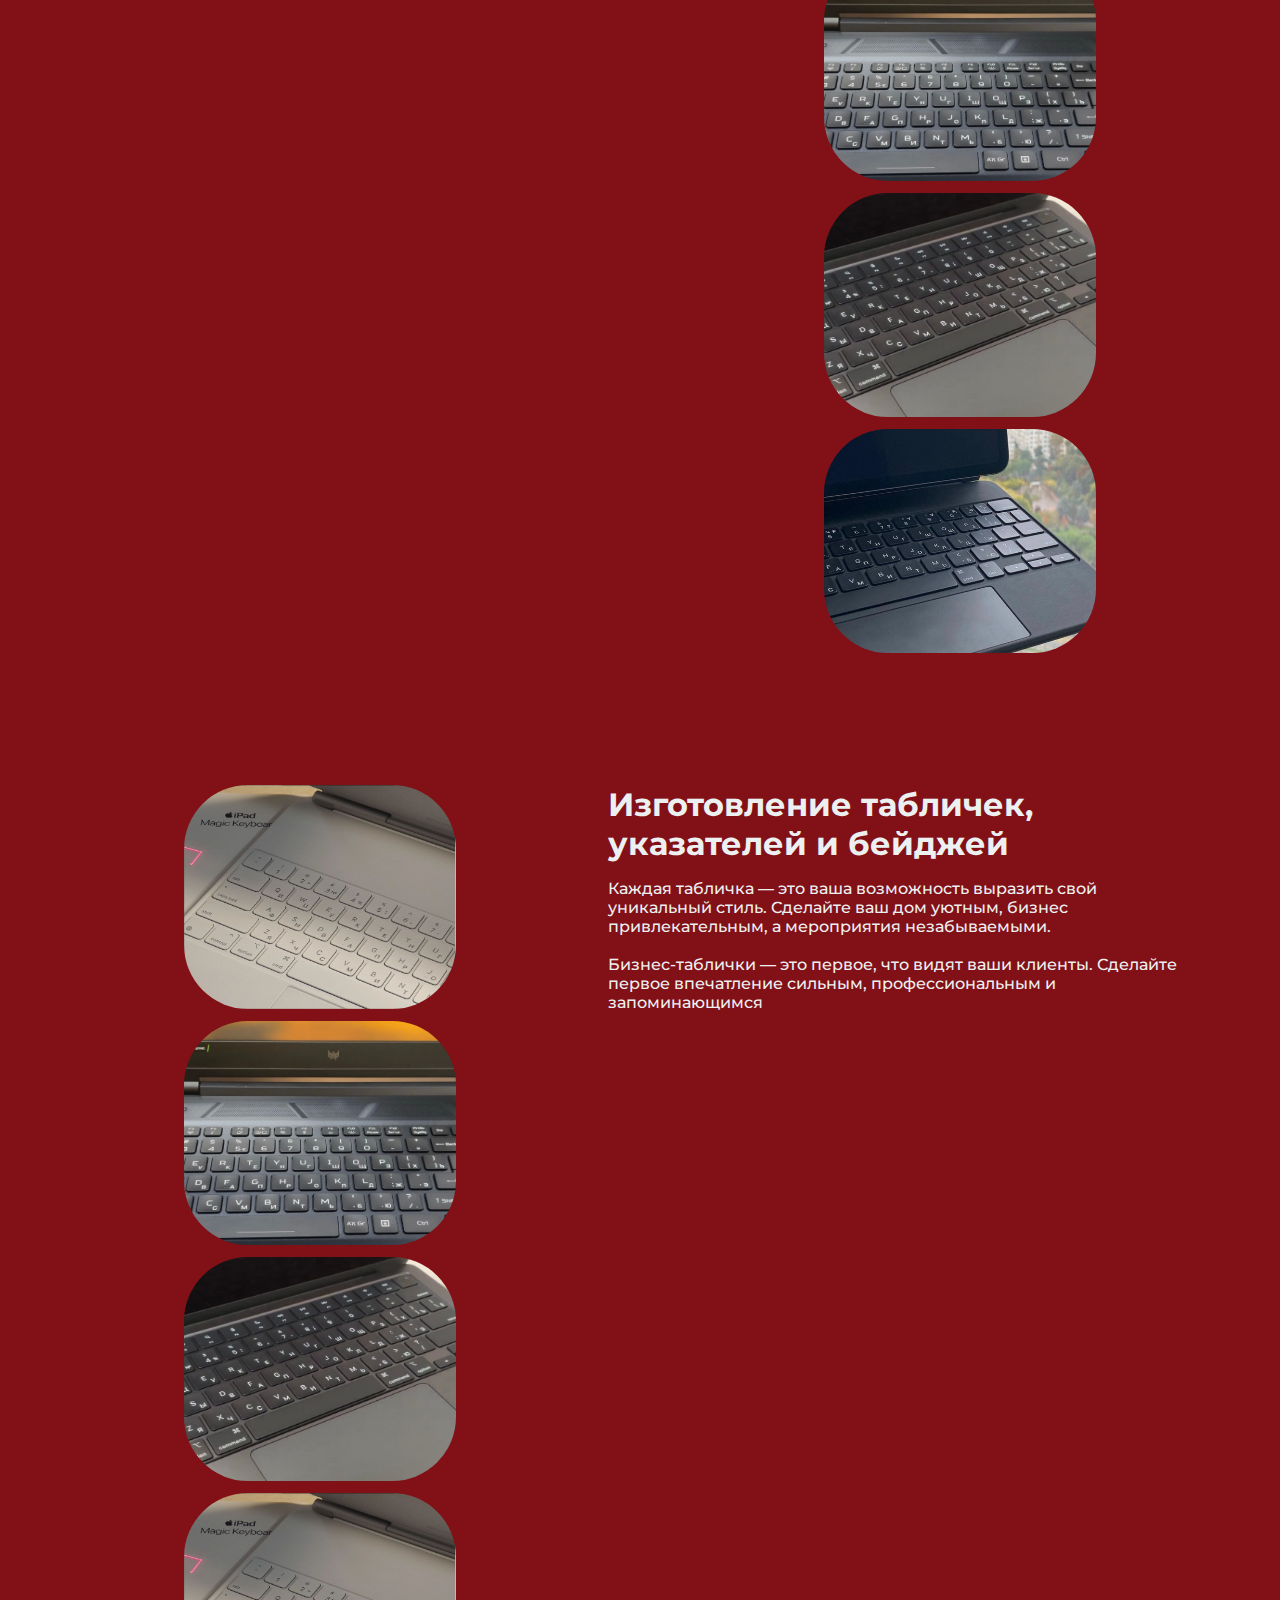
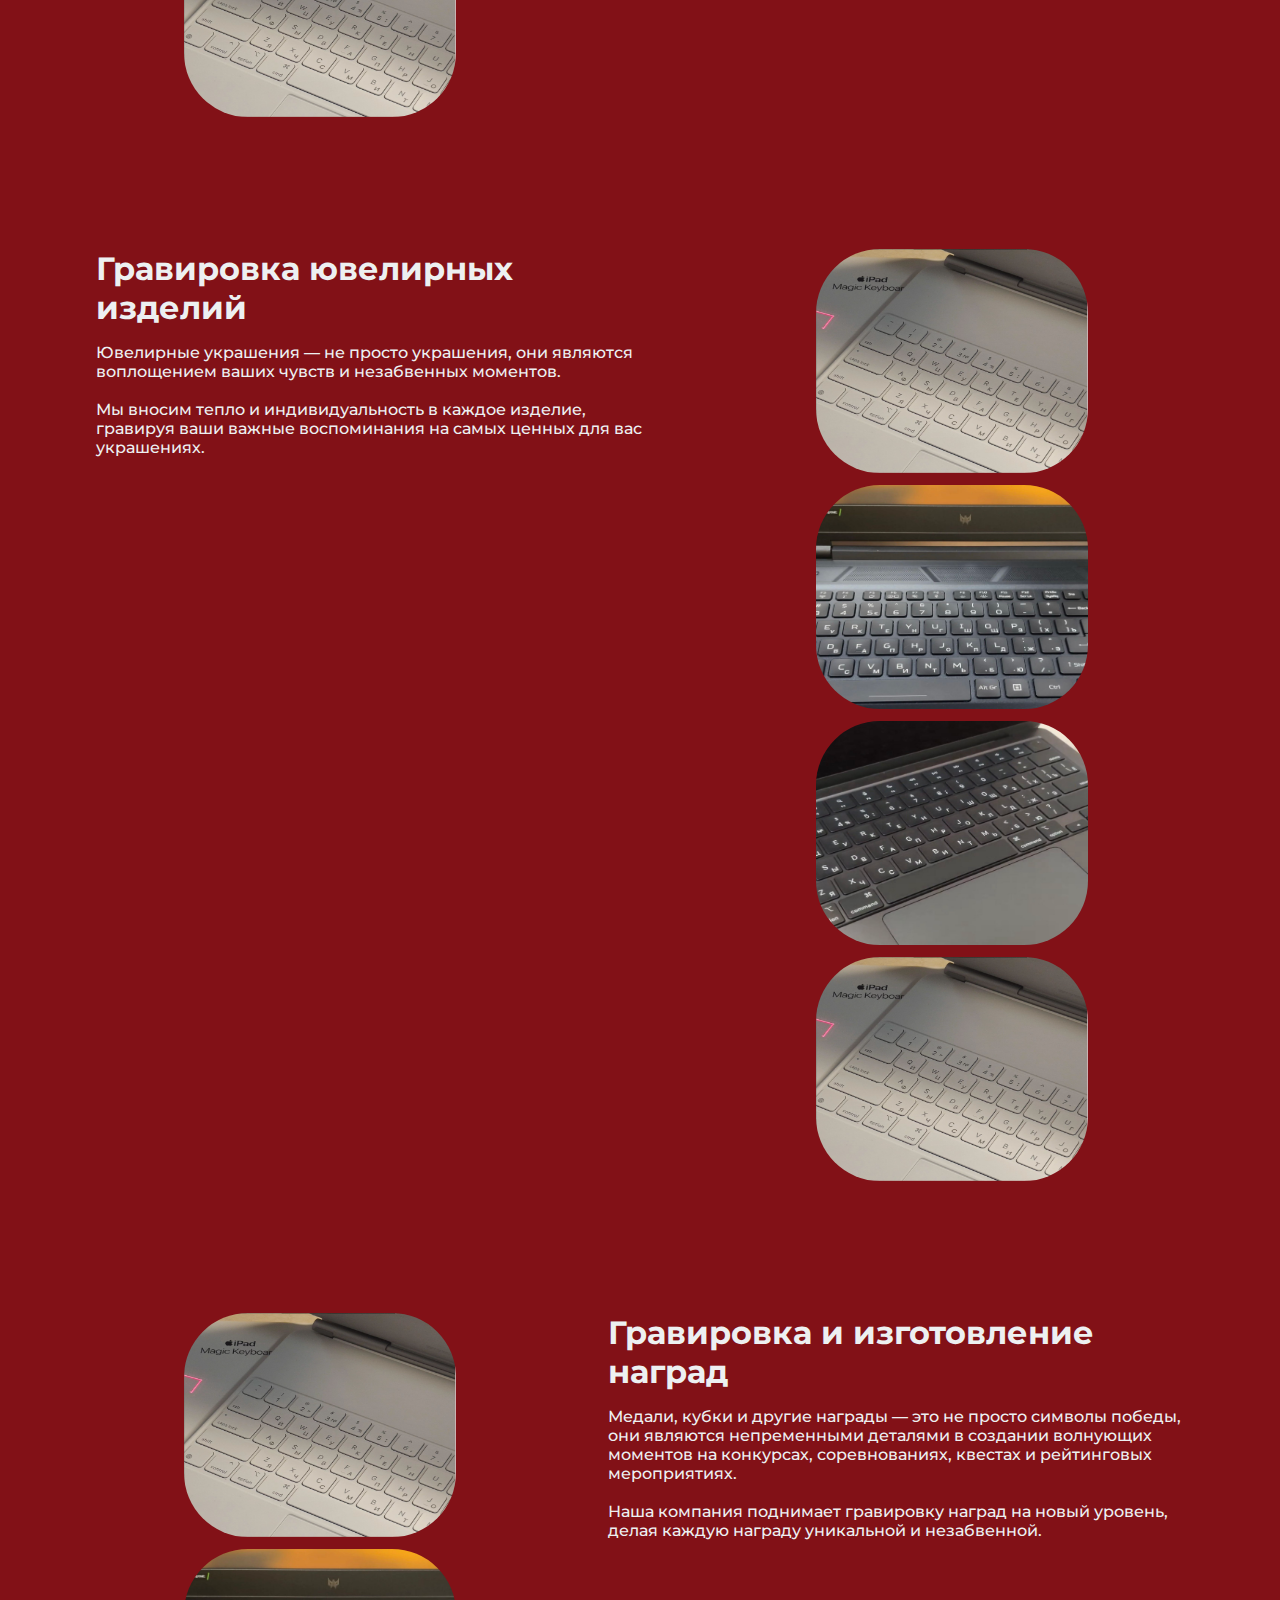
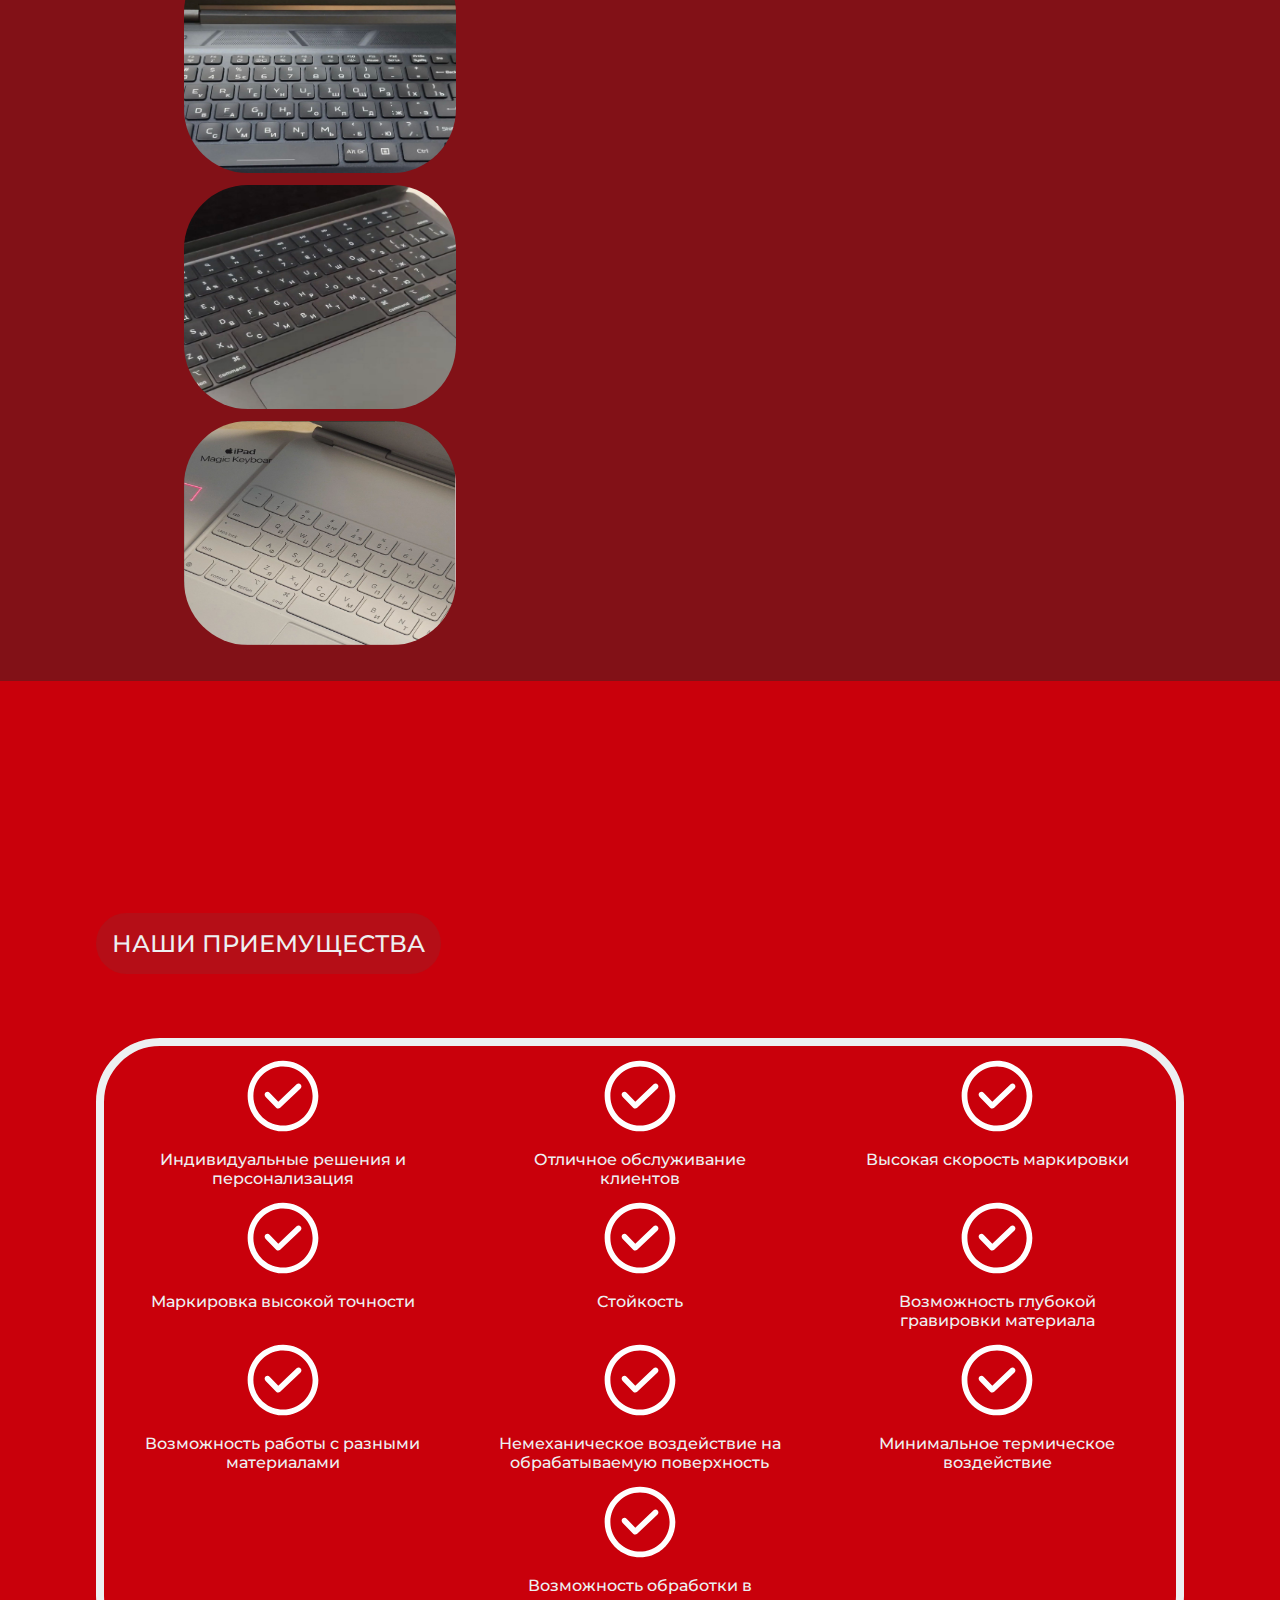
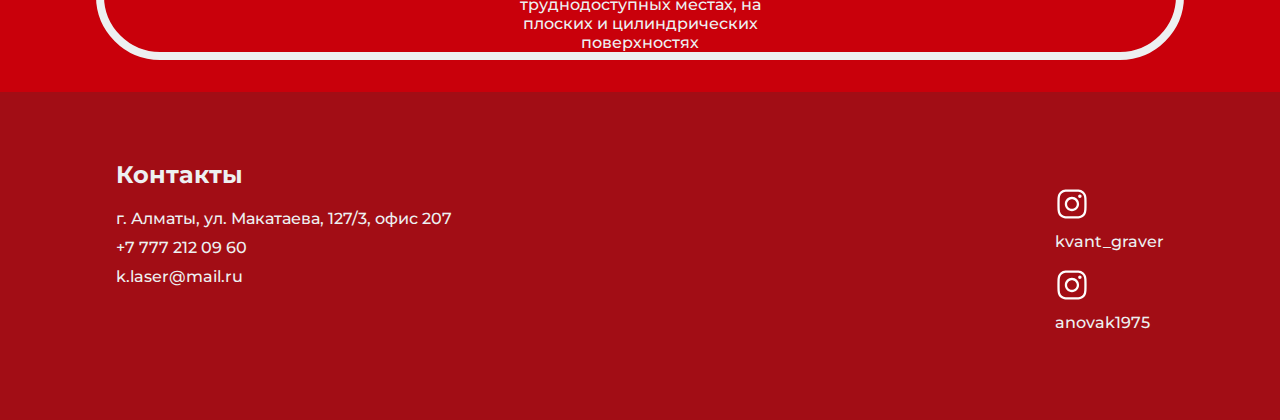
==== commit 9f44c65a: "small changes" ====
--- a/index.html
+++ b/index.html
@@ -20,15 +20,15 @@
             </label>
 
             <nav class="navbar">
-                <a href="">Главная</a>
-                <a href="">Услуги</a>
+                <a href="#main">Главная</a>
+                <a href="#services">Услуги</a>
                 <a href="#advantages_list">Приемущества</a>
                 <a href="">Портфолио</a>
                 <a href="">Контакты</a>
             </nav>
         </header>
         <main class="main">
-            <div class="about">
+            <div class="about" id="main">
                 <h1>Услуги лазерной гравировки компании Квант</h1>
                 <div class="div_about">
                     <div class="name about_name">
@@ -42,7 +42,7 @@
                     </p>
                 </div>
             </div>
-            <div class="services">
+            <div class="services" id="services">
                 <div class="div_name name_services">
                     <div class="name name_service">
                         <p>УСЛУГИ</p>
@@ -185,7 +185,41 @@
             </div>
             
         </main>
-        <footer class="footer"></footer>
+        <footer class="footer">
+            <div class="row">
+                <h2 class="footer__rows__h">Контакты</h2>
+                <ul class="contact__info">
+                    <li>
+                        <img class="contact__info_img" src="img/location.svg" alt="">
+                        <p>г. Алматы, ул. Макатаева, 127/3, офис 207</p>
+                    </li>
+                    <li>
+                        <img class="contact__info_img" src="img/phone.svg" alt="">
+                        <p>+7 777 212 09 60</p>
+                    </li>
+                    <li>
+                        <img class="contact__info_img" src="img/mail.svg" alt="">
+                        <p>k.laser@mail.ru</p>
+                    </li>
+                </ul>
+            </div>
+            <div class="row">
+                <ul class="contact__info contact__info2">
+                    <li>
+                        <a href="https://www.instagram.com/kvant_graver/" target="_blank">
+                            <img class="inst_logo" src="img/inst.svg" alt="">
+                            <p>kvant_graver</p>
+                        </a>
+                    </li>
+                    <li>
+                        <a href="https://www.instagram.com/anovak1975/" target="_blank">
+                            <img class="inst_logo" src="img/inst.svg" alt="">
+                            <p>anovak1975</p>
+                        </a>
+                    </li>
+                </ul>
+            </div>
+        </footer>
     </body>
 
 </html>--- a/css/style.css
+++ b/css/style.css
@@ -7,9 +7,10 @@
 
 html{
     font-size: 16px;
-}
-
-body, .navbar a{
+    background-color: #C9000B;
+}
+
+body, .navbar a, .row a{
     font-family: "Montserrat", sans-serif;
     font-weight: 500;
     color: #edf0f1;
@@ -21,6 +22,7 @@
 }
 /* b50e17 светлый */
 
+/* HEADER */
 
 .header{
     position: fixed;
@@ -55,6 +57,11 @@
 
 .navbar a{
     margin-left: 2rem;
+    transition: color 0.3s ease 0s;
+}
+
+.navbar a:hover{
+    color: #821117;
 }
 
 #check{
@@ -69,14 +76,54 @@
     right: 3rem;
 }
 
-.main{
-    background-color: green;
-    /* width: 100%; */
-}
+/* HEADER */
+
+
+/* FOOTER */
 .footer{
-    background-color: blue;
-}
-
+    display: flex;
+    justify-content: space-between;
+    padding: 3rem 6rem;
+    background-color: #A20D15;
+}
+.contact__info2 li a p{
+    transition: color 0.3s ease 0s;
+  }
+  
+.contact__info2 li a p:hover{
+    color: #821117;
+}
+
+
+.contact-h1{
+    font-size: 70px;
+}
+
+.row{
+    padding: 20px;
+} 
+.quick__links__list{
+    columns: 2;
+}
+.quick__links__list, .contact__info{
+    list-style-type: none;
+    margin: 20px 0px;
+}
+.quick__links__list li{
+    padding: 5px 0px;
+}
+
+.contact__info li{
+    margin: 10px 0px;
+    display: flex;
+    align-items: center;
+}  
+
+.inst_logo{
+    height: 3rem;
+}
+
+/* FOOTER */
 /* TEMPORARY */
 /* .services, .our_advantages{
     border: 4px solid blueviolet;
@@ -91,7 +138,7 @@
 /* ABOUT */
 .about{
     background-color: #C9000B;
-    padding-top: 15rem;
+    padding-top: 200px;
     padding-left: 6rem;
     padding-right: 6rem;
     font-size: 1.2rem;
@@ -118,13 +165,14 @@
 /* ABOUT */
 /* SERVICES */
 
+.services{
+    padding-top: 200px;
+    background-color: #821117;
+}
 .div_name{
     padding: 2rem 6rem;
 }
 
-.name_services{
-    background-color: #821117;
-}
 
 .name_service{
     background-color: #660005;
@@ -187,6 +235,7 @@
 /* ADVANTAGES */
 
 .advantages_list{
+    padding-top: 200px;
     background-color:#C9000B;
 }
 
@@ -363,5 +412,3 @@
 
 }
 
-
-
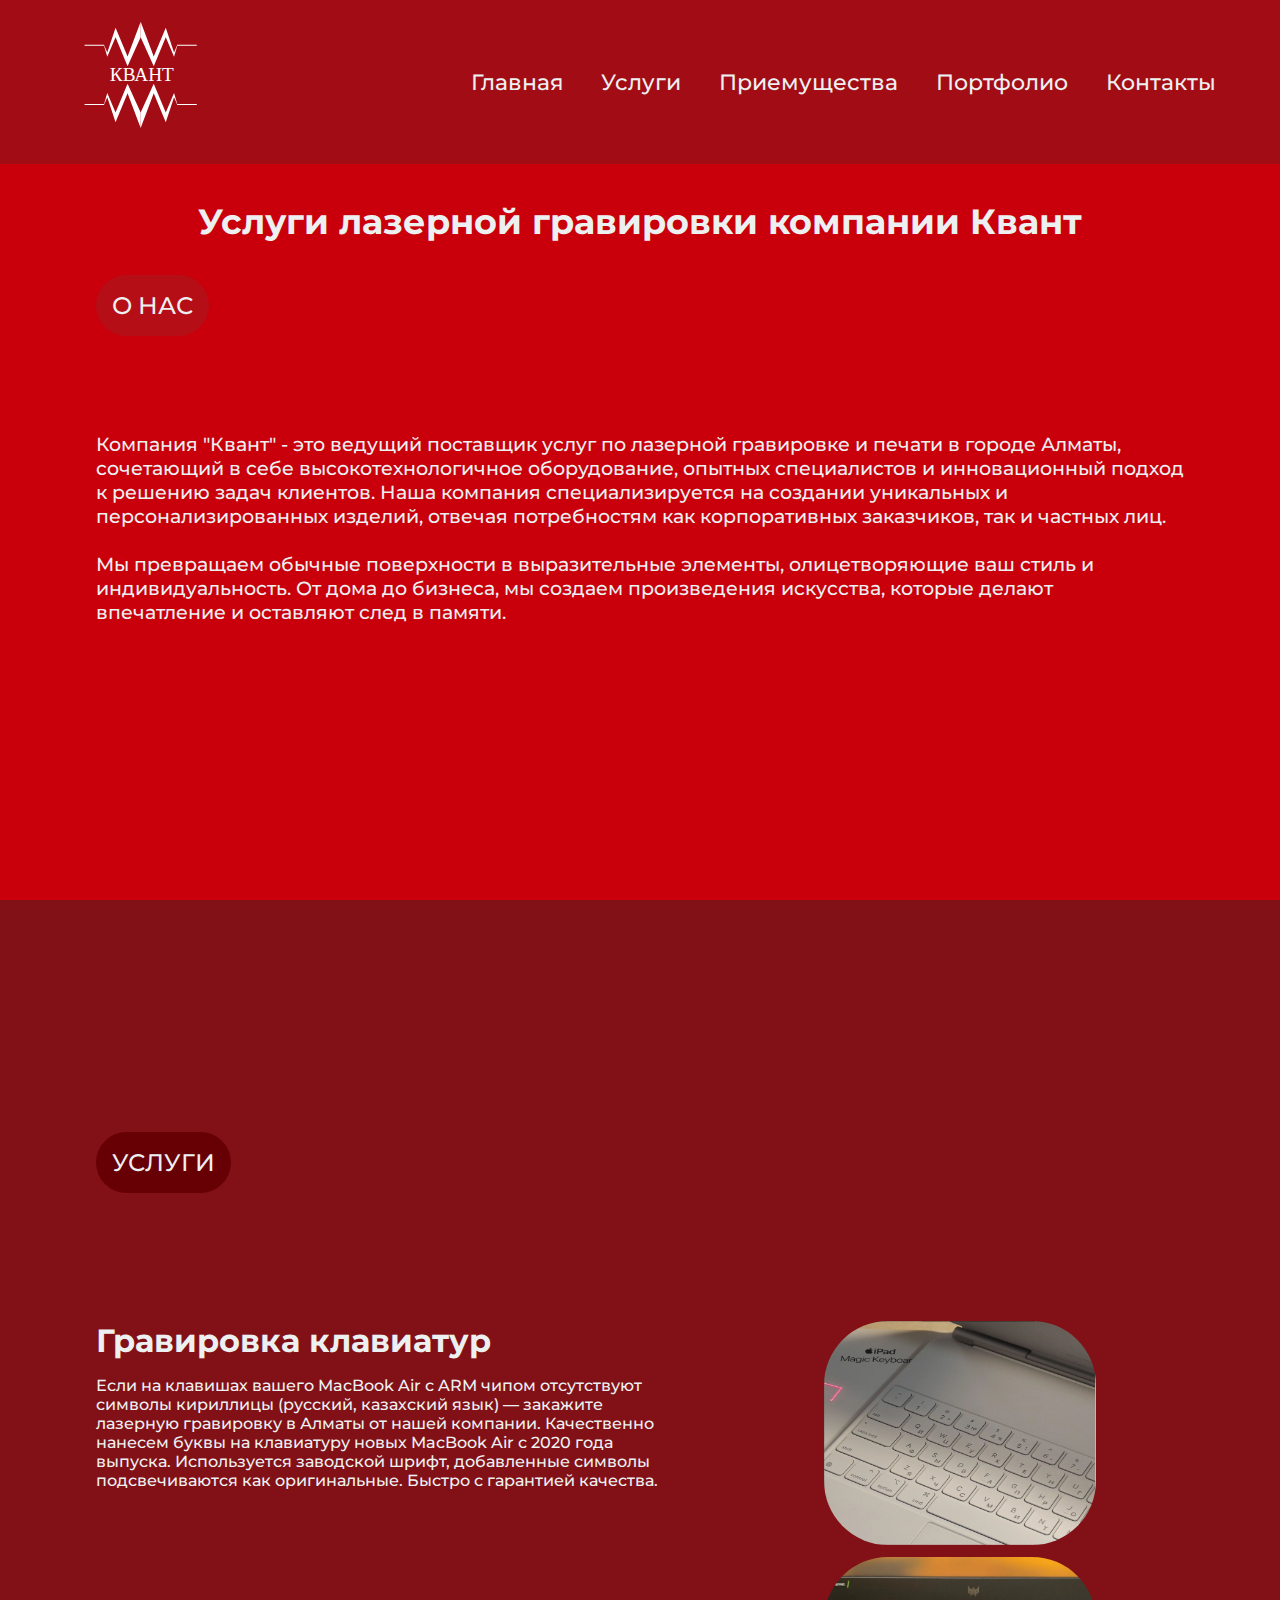
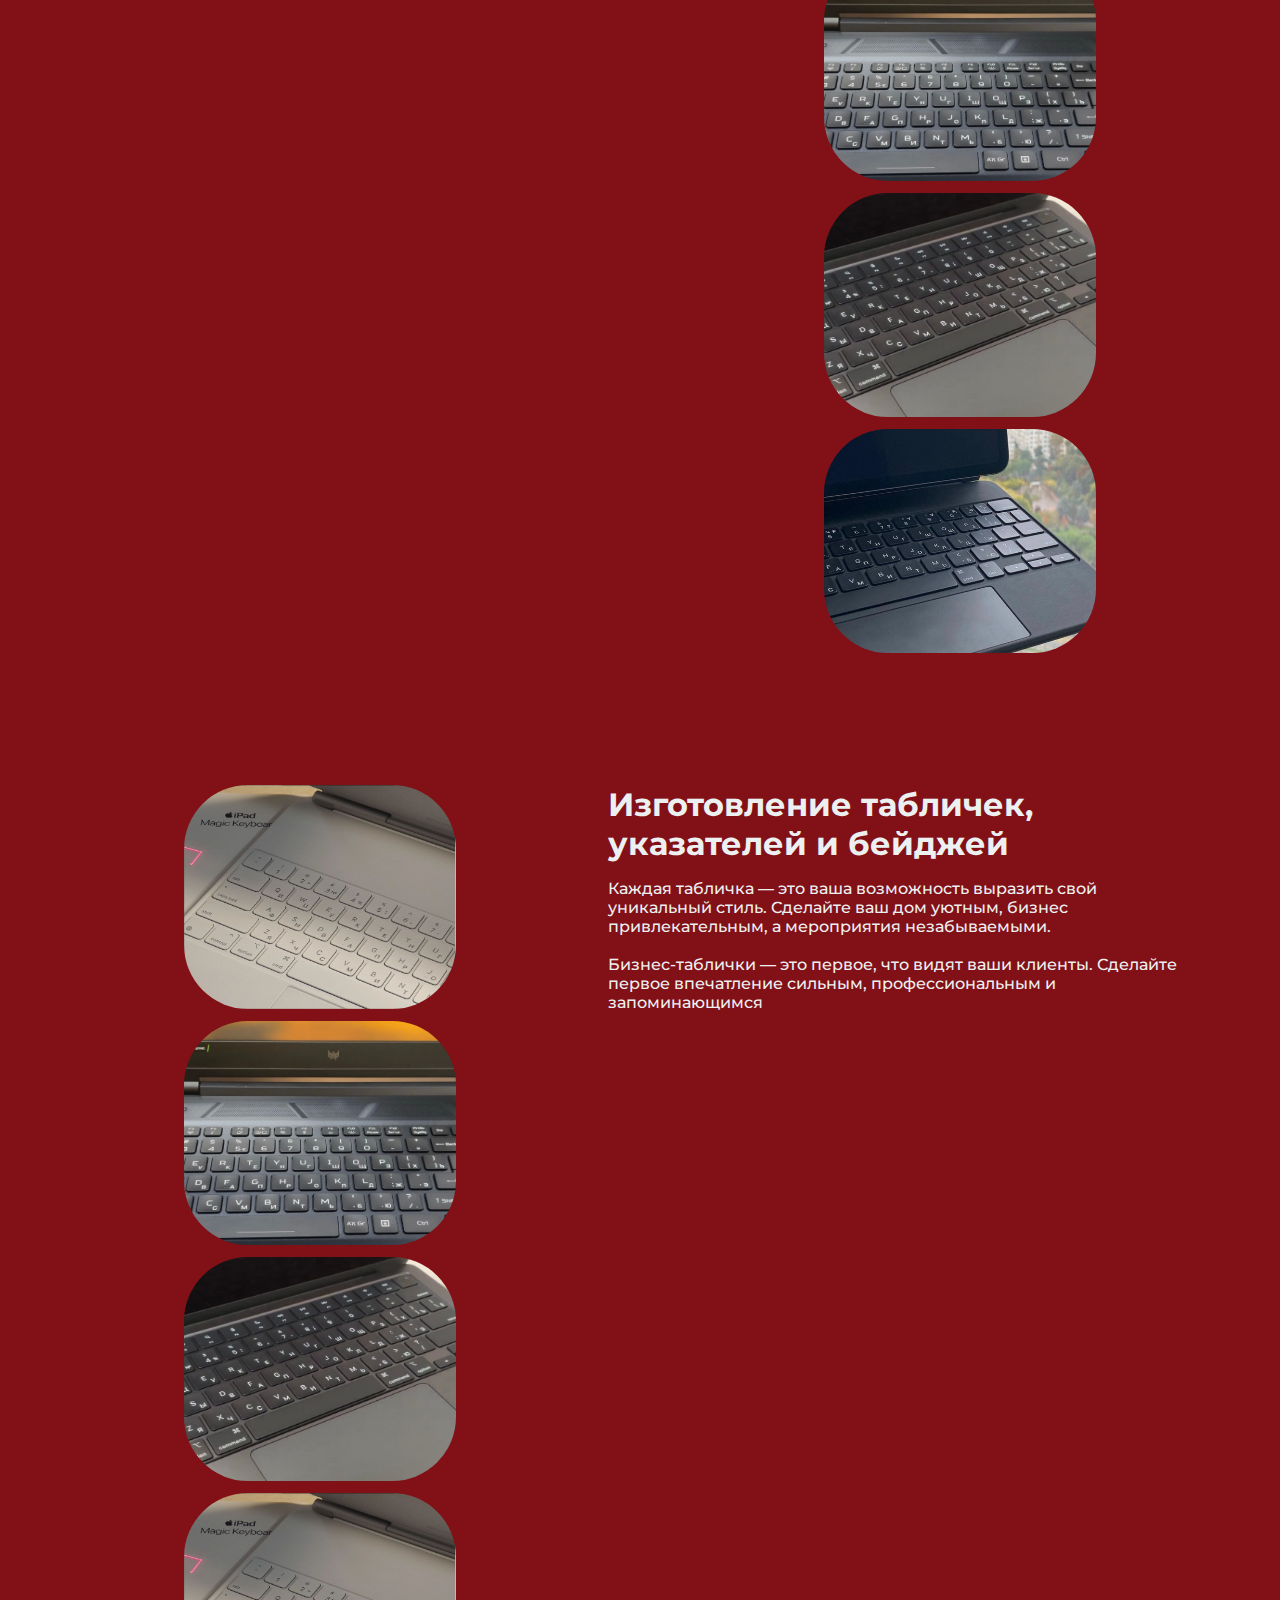
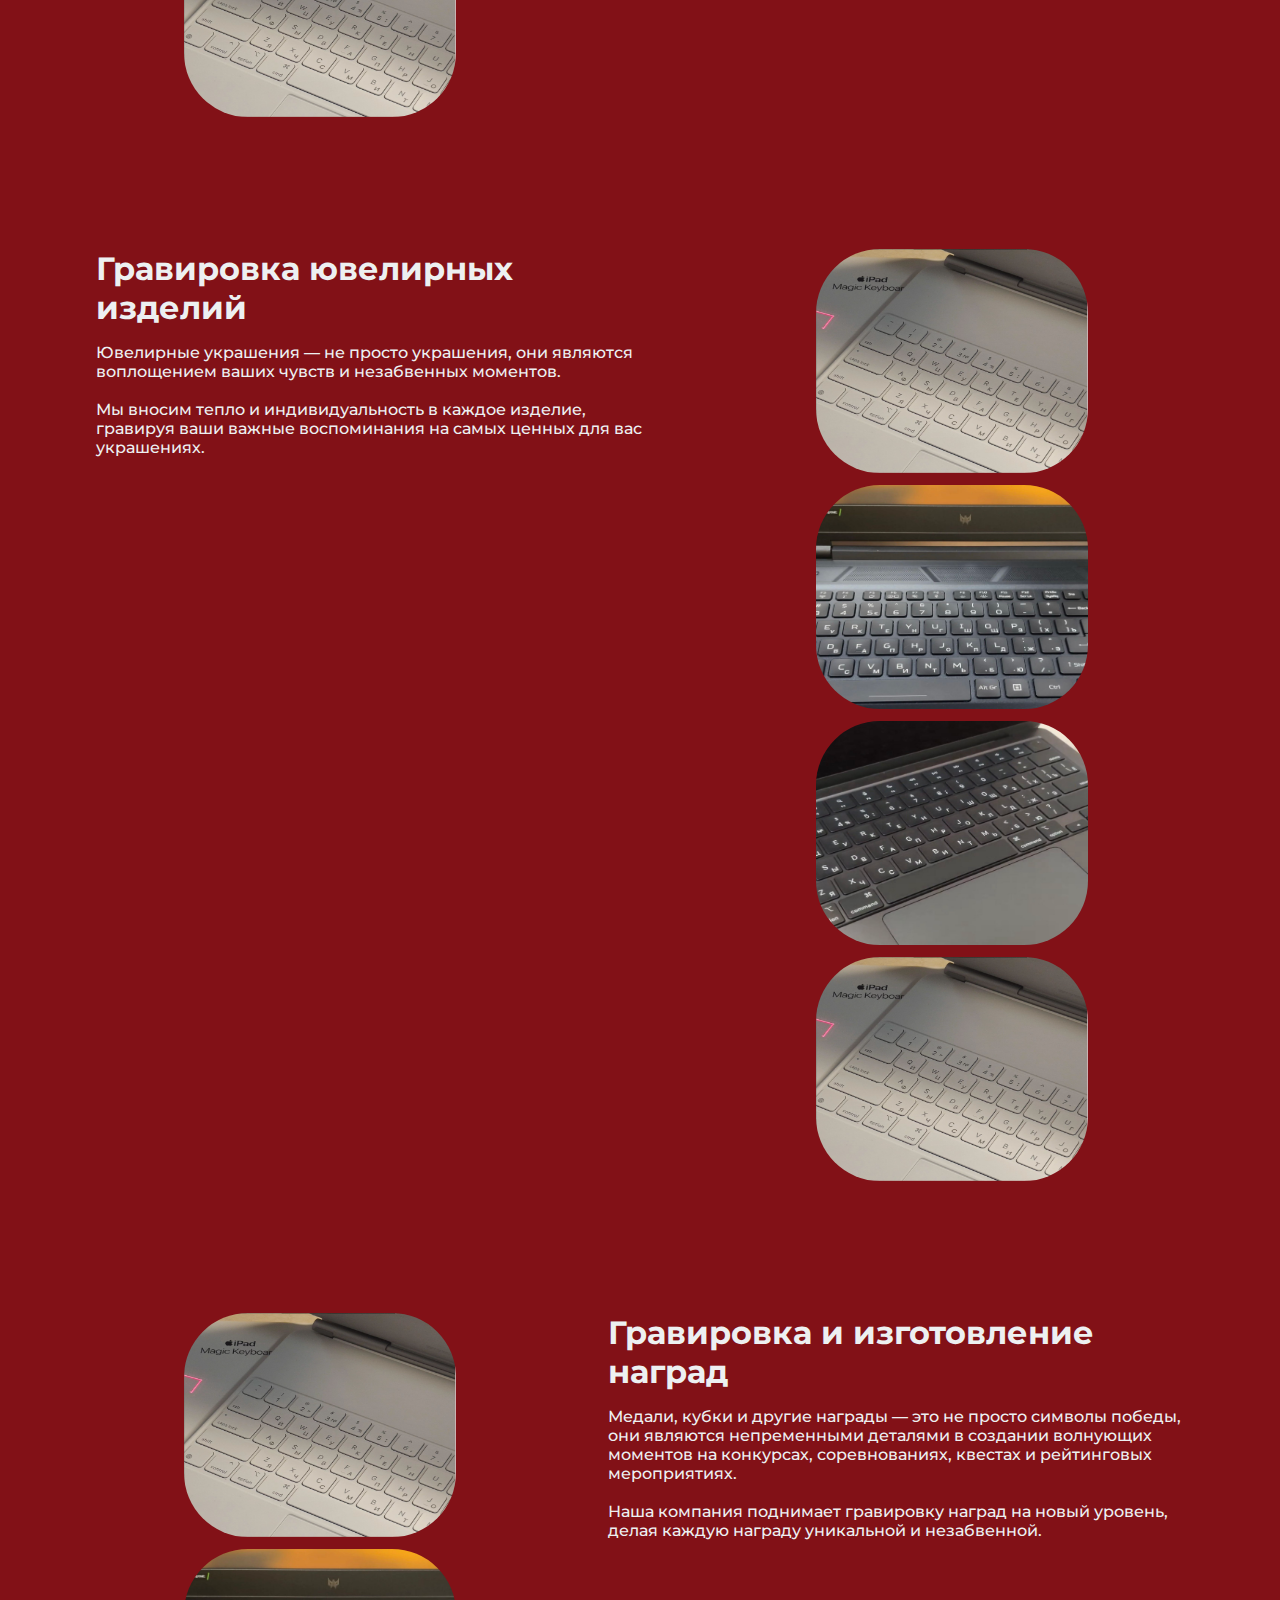
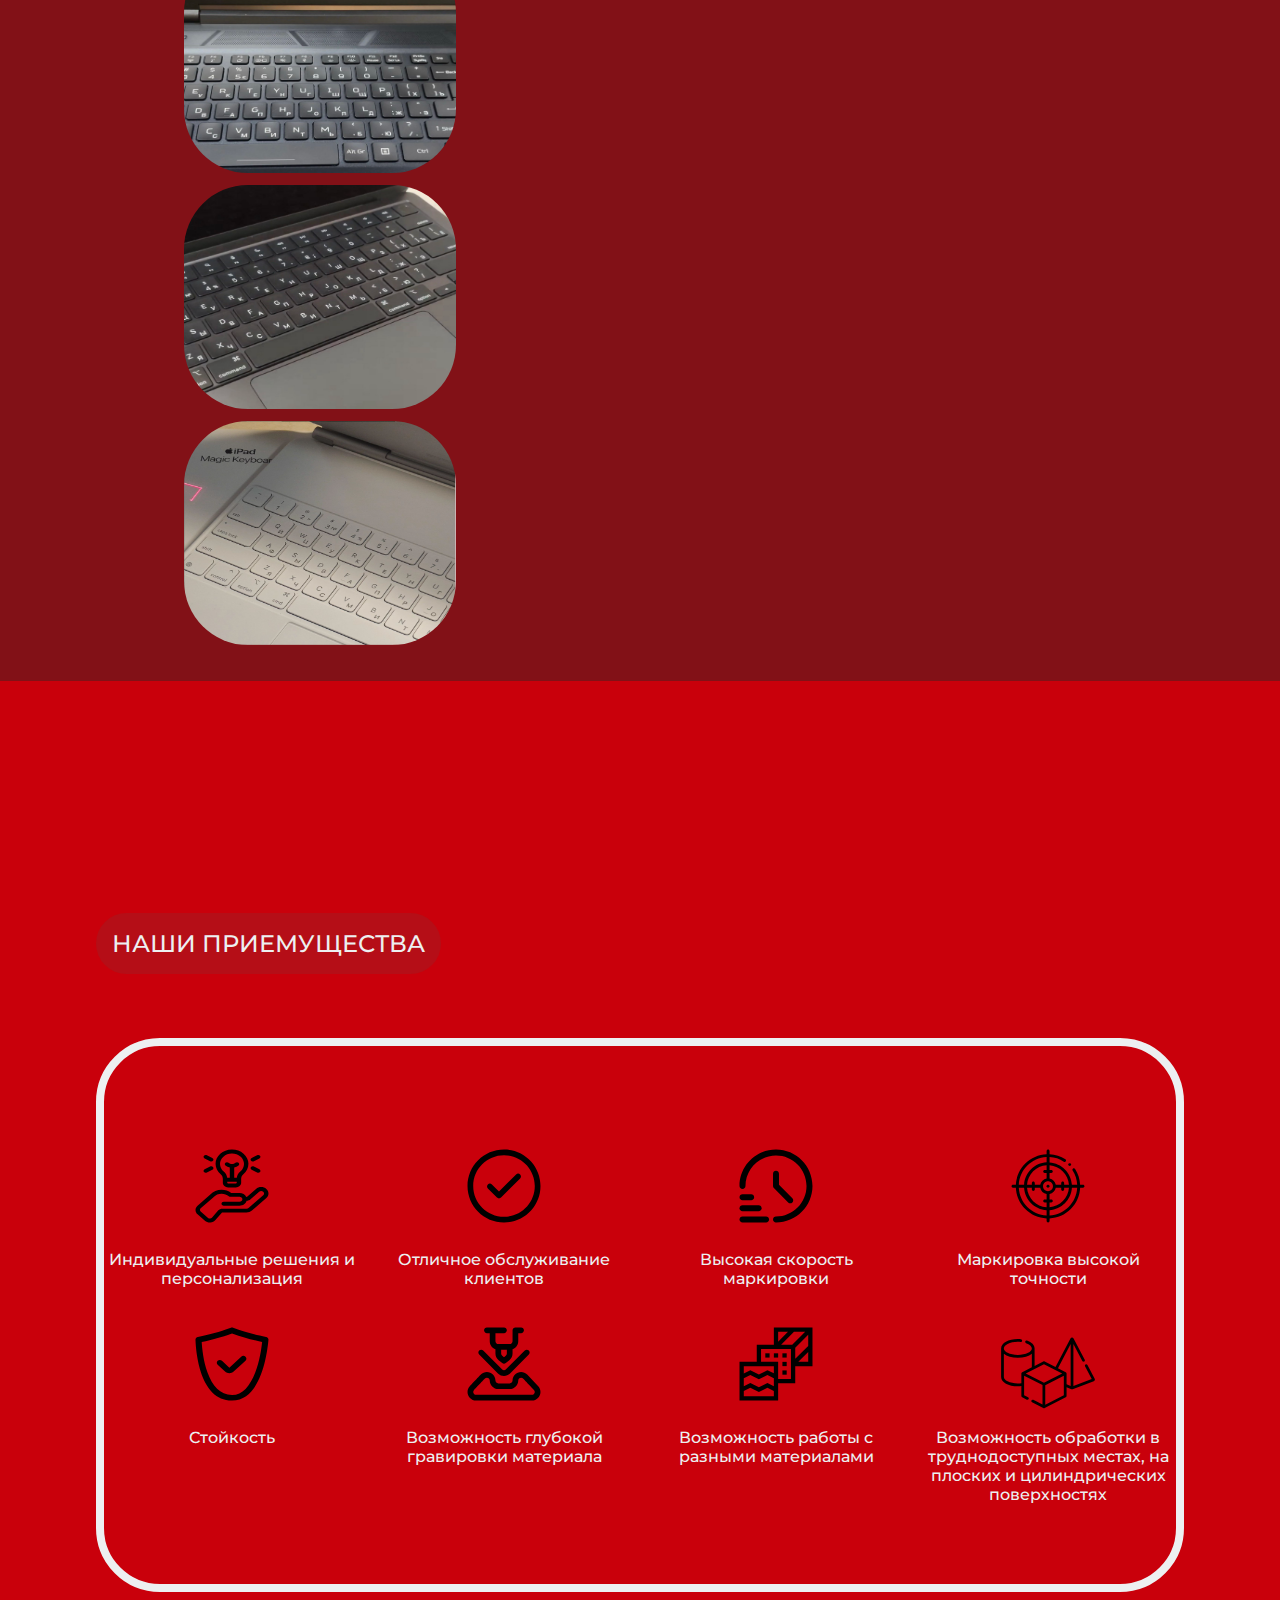
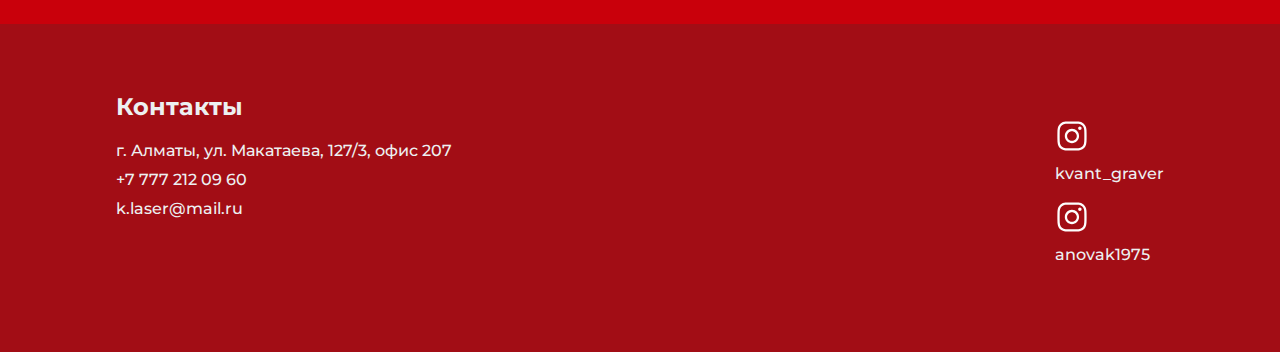
==== commit f6e43136: "icons" ====
--- a/index.html
+++ b/index.html
@@ -142,43 +142,35 @@
 
                 <div class="our_advantages">
                     <div class="advantages-item">
-                        <img width="100px" height="100px" src="img/tick1.svg" alt="">
+                        <img src="img/icons/1.svg" alt="">
                         <p>Индивидуальные решения и персонализация</p>
                     </div>
                     <div class="advantages-item">
-                        <img width="100px" height="100px" src="img/tick1.svg" alt="">
+                        <img src="img/icons/2.svg" alt="">
                         <p>Отличное обслуживание клиентов</p>
                     </div>
                     <div class="advantages-item">
-                        <img width="100px" height="100px" src="img/tick1.svg" alt="">
+                        <img src="img/icons/3.svg" alt="">
                         <p>Высокая скорость маркировки</p>
                     </div>
                     <div class="advantages-item">
-                        <img width="100px" height="100px" src="img/tick1.svg" alt="">
+                        <img src="img/icons/4.svg" alt="">
                         <p>Маркировка высокой точности</p>
                     </div>
                     <div class="advantages-item">
-                        <img width="100px" height="100px" src="img/tick1.svg" alt="">
+                        <img src="img/icons/5.svg" alt="">
                         <p>Стойкость</p>
                     </div>
                     <div class="advantages-item">
-                        <img width="100px" height="100px" src="img/tick1.svg" alt="">
+                        <img src="img/icons/6.svg" alt="">
                         <p>Возможность глубокой гравировки материала</p>
                     </div>
                     <div class="advantages-item">
-                        <img width="100px" height="100px" src="img/tick1.svg" alt="">
+                        <img src="img/icons/7.svg" alt="">
                         <p>Возможность работы с разными материалами</p>
                     </div>
                     <div class="advantages-item">
-                        <img width="100px" height="100px" src="img/tick1.svg" alt="">
-                        <p>Немеханическое воздействие на обрабатываемую поверхность</p>
-                    </div>
-                    <div class="advantages-item">
-                        <img width="100px" height="100px" src="img/tick1.svg" alt="">
-                        <p>Минимальное термическое воздействие</p>
-                    </div>
-                    <div class="advantages-item">
-                        <img width="100px" height="100px" src="img/tick1.svg" alt="">
+                        <img src="img/icons/8.svg" alt="">
                         <p>Возможность обработки в труднодоступных местах, на плоских и цилиндрических поверхностях</p>
                     </div>
                 </div>
--- a/css/style.css
+++ b/css/style.css
@@ -249,11 +249,17 @@
     flex-wrap: wrap;
     border: 0.5rem solid #edf0f1;
     border-radius: 4rem;
+    padding: 5rem 0;
+    gap: 1rem;
 }
 
 .advantages-item{
     text-align: center;
-    width: 18rem;
+    width: 16rem;
+}
+.advantages-item img{
+    width: 120px;
+    height: 120px;
 }
 
 /* .our_advantages{
@@ -408,7 +414,11 @@
         min-width: 25rem;
     }
 
-    /* SERVICES */
-
-}
-
+    .advantages-item{
+        width: 20rem;
+    }
+
+    /* SERVICES */
+
+}
+
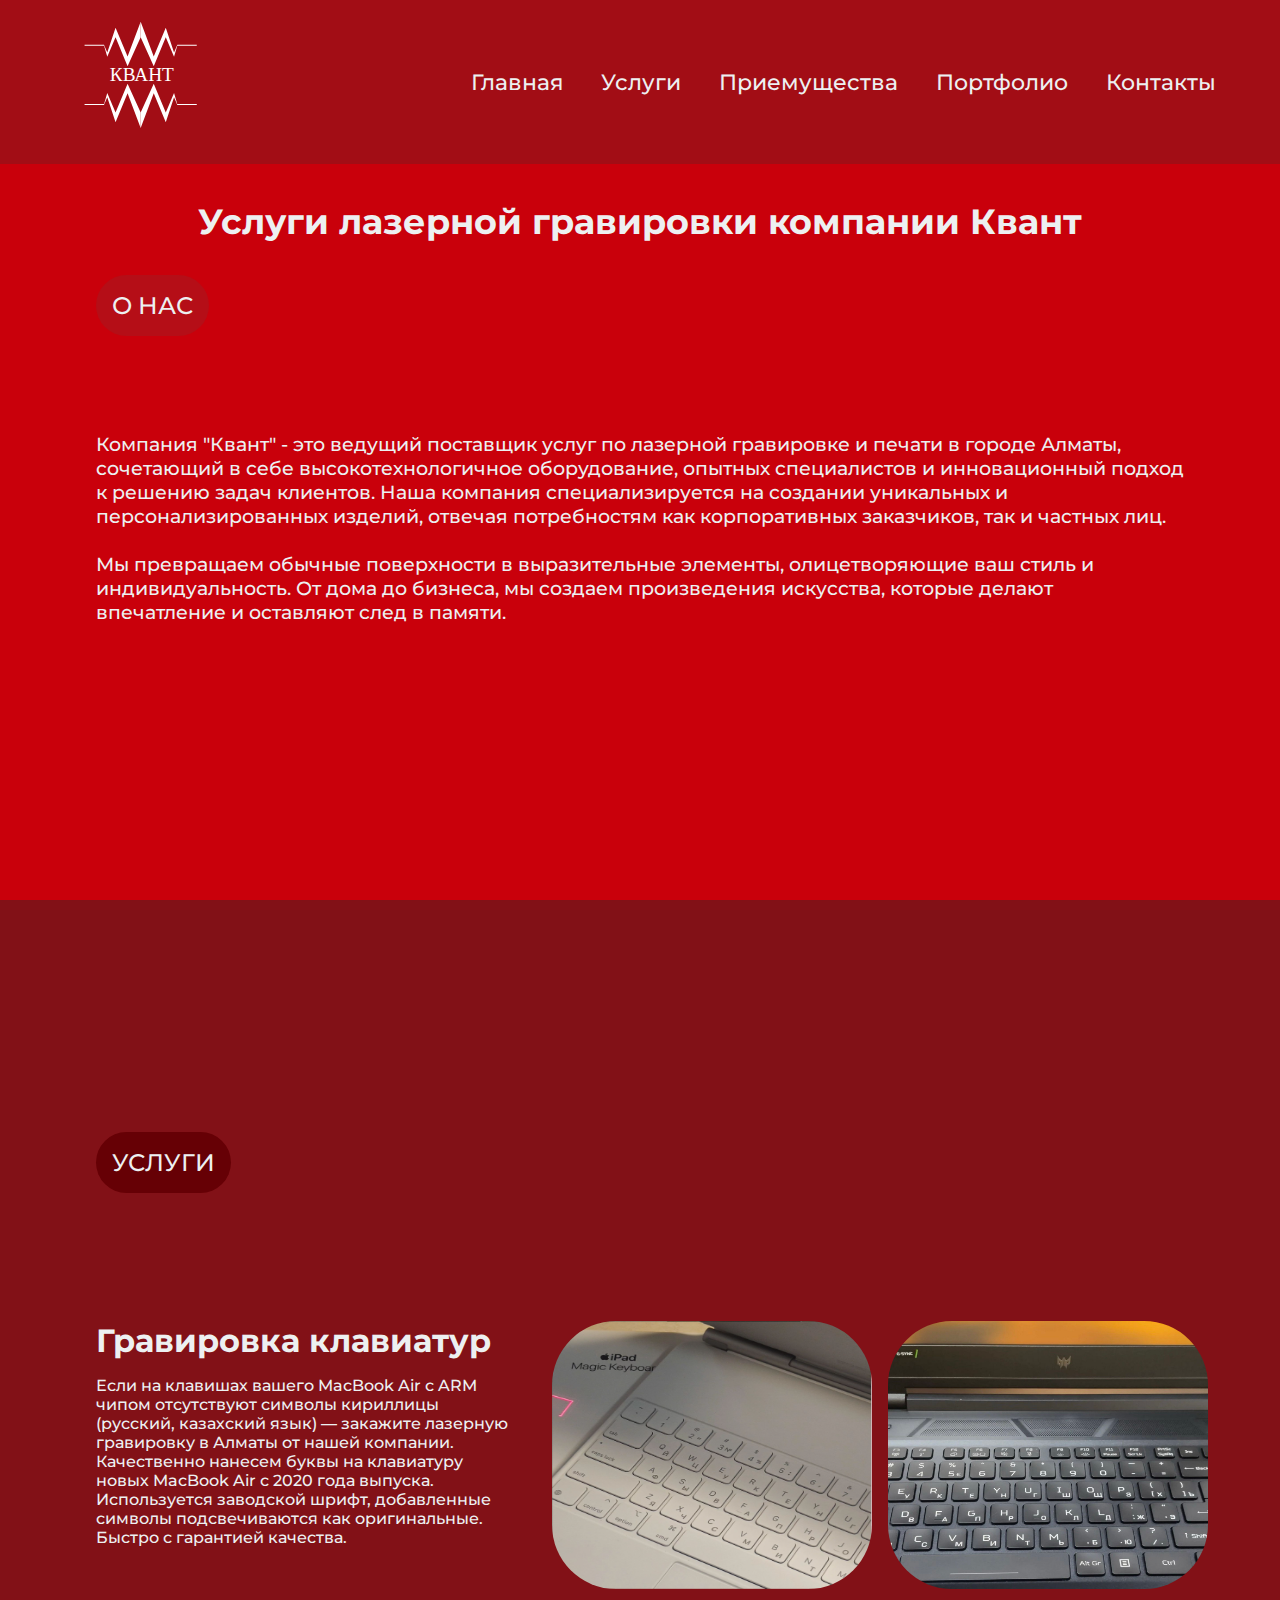
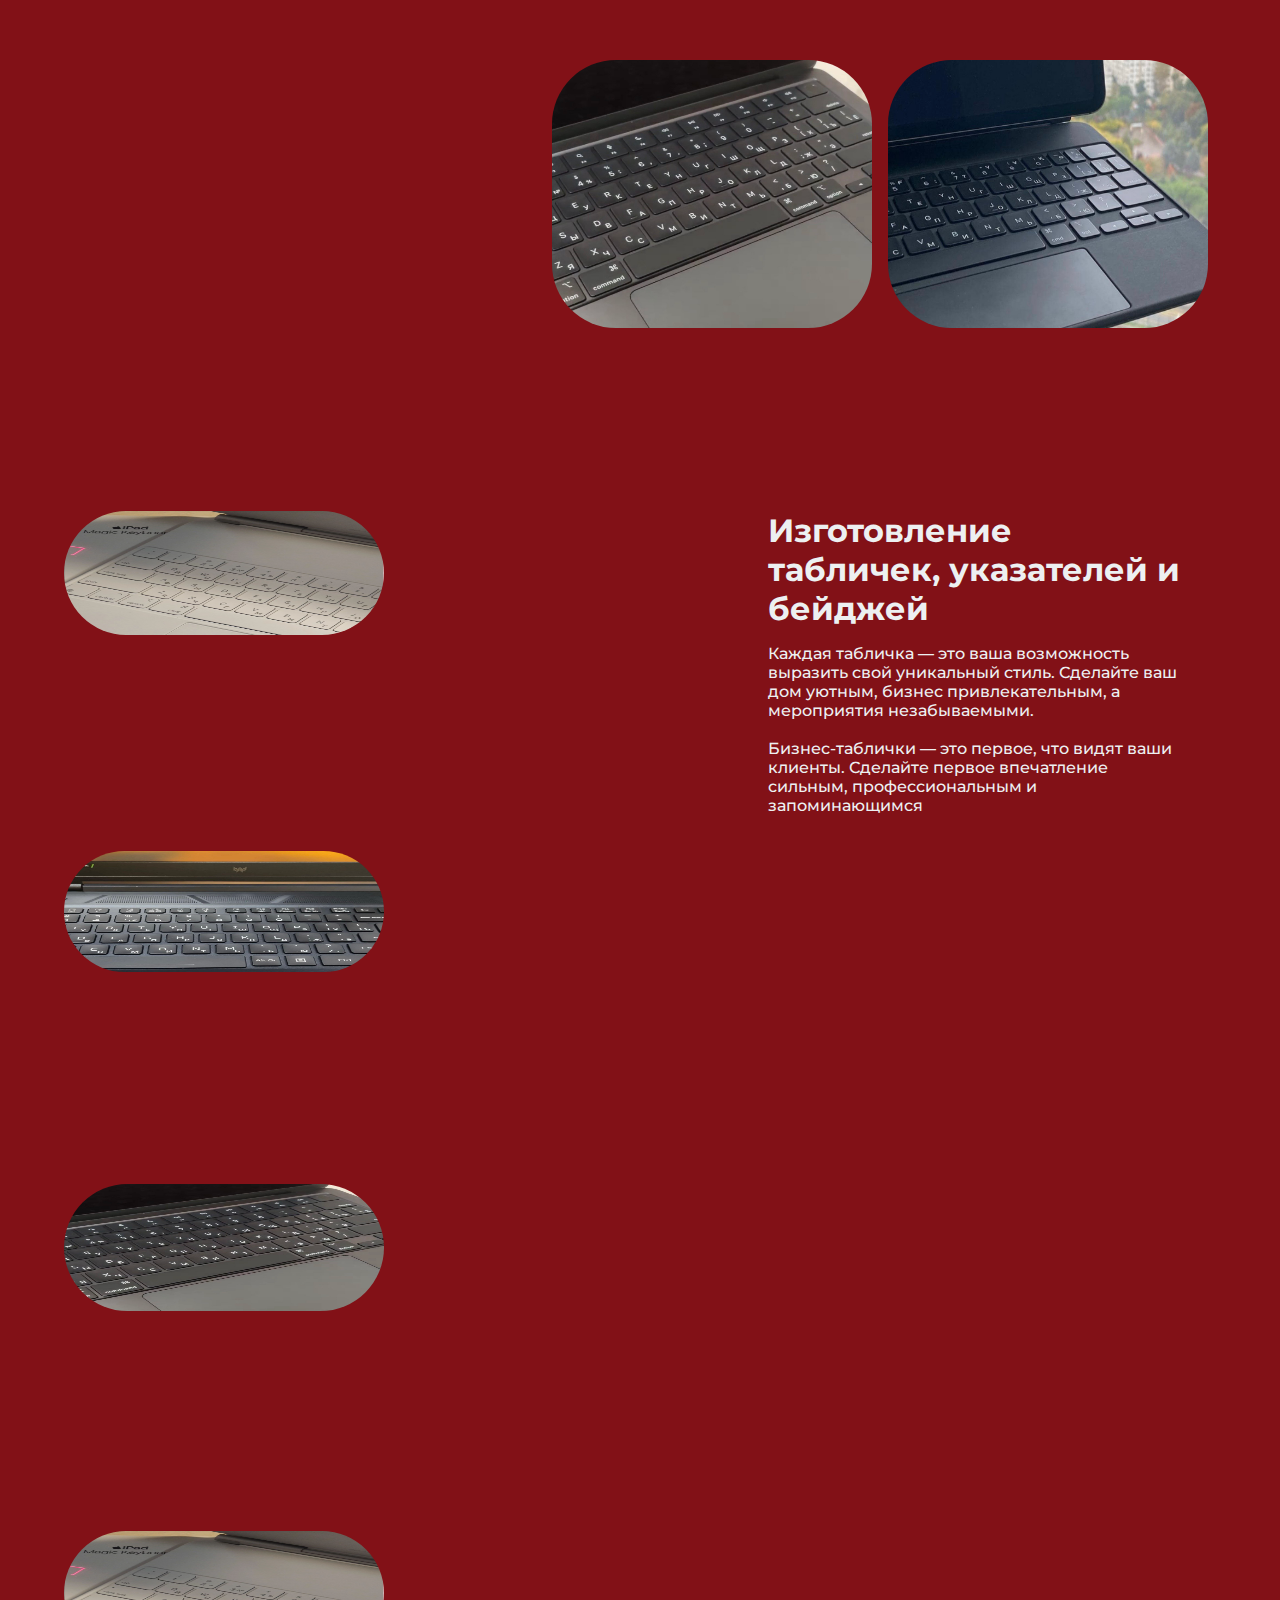
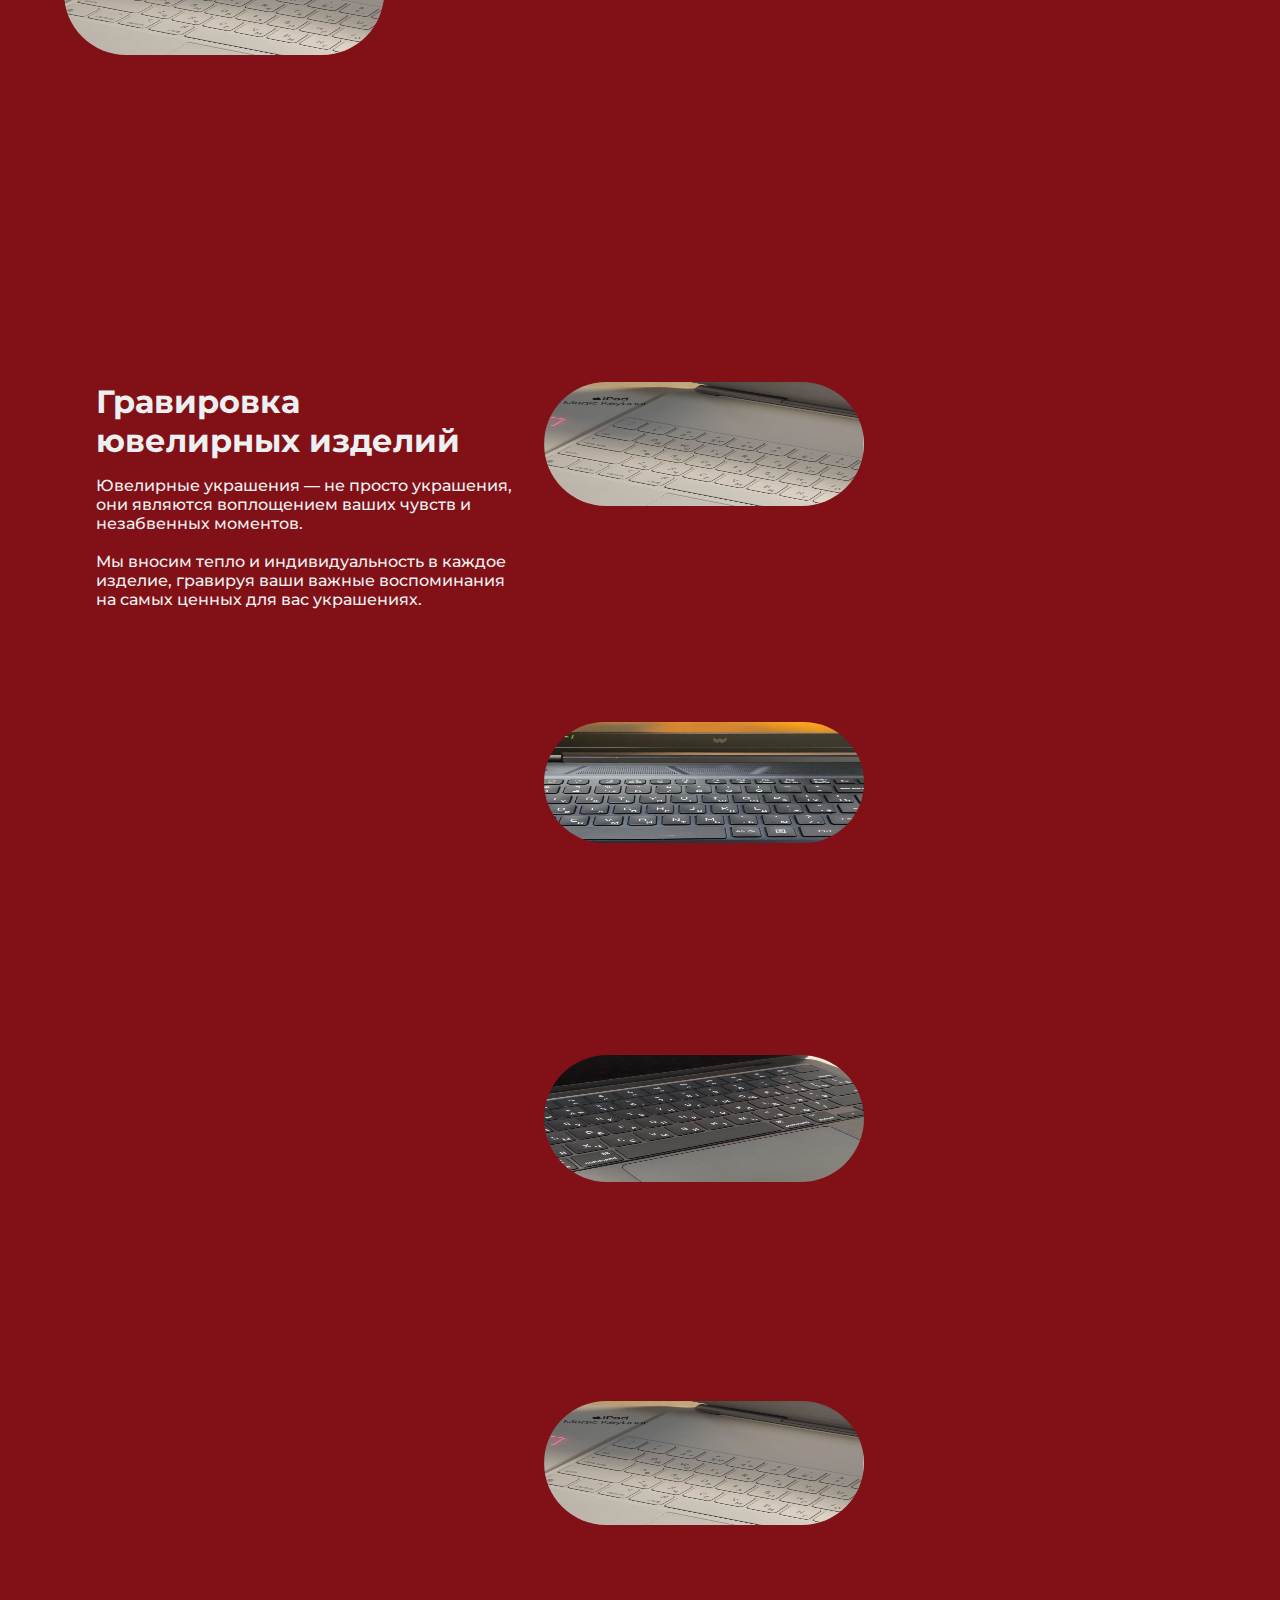
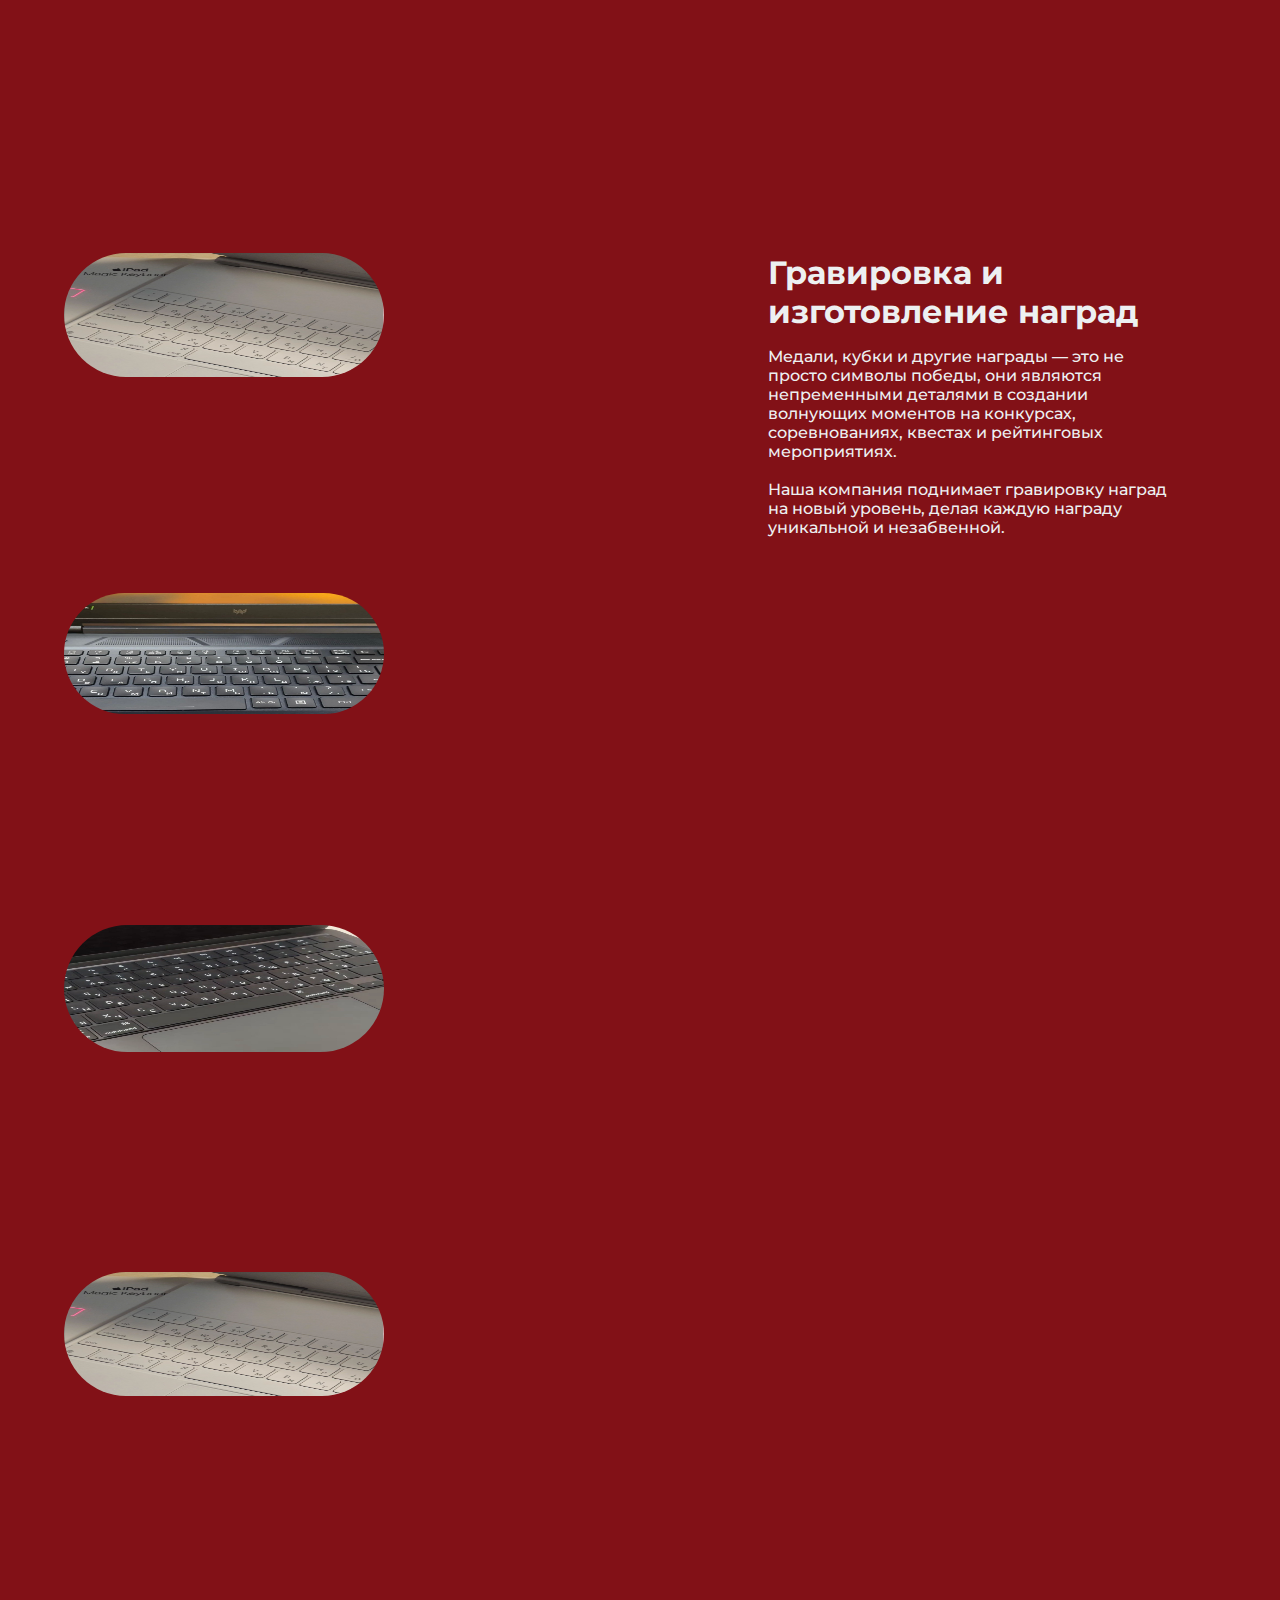
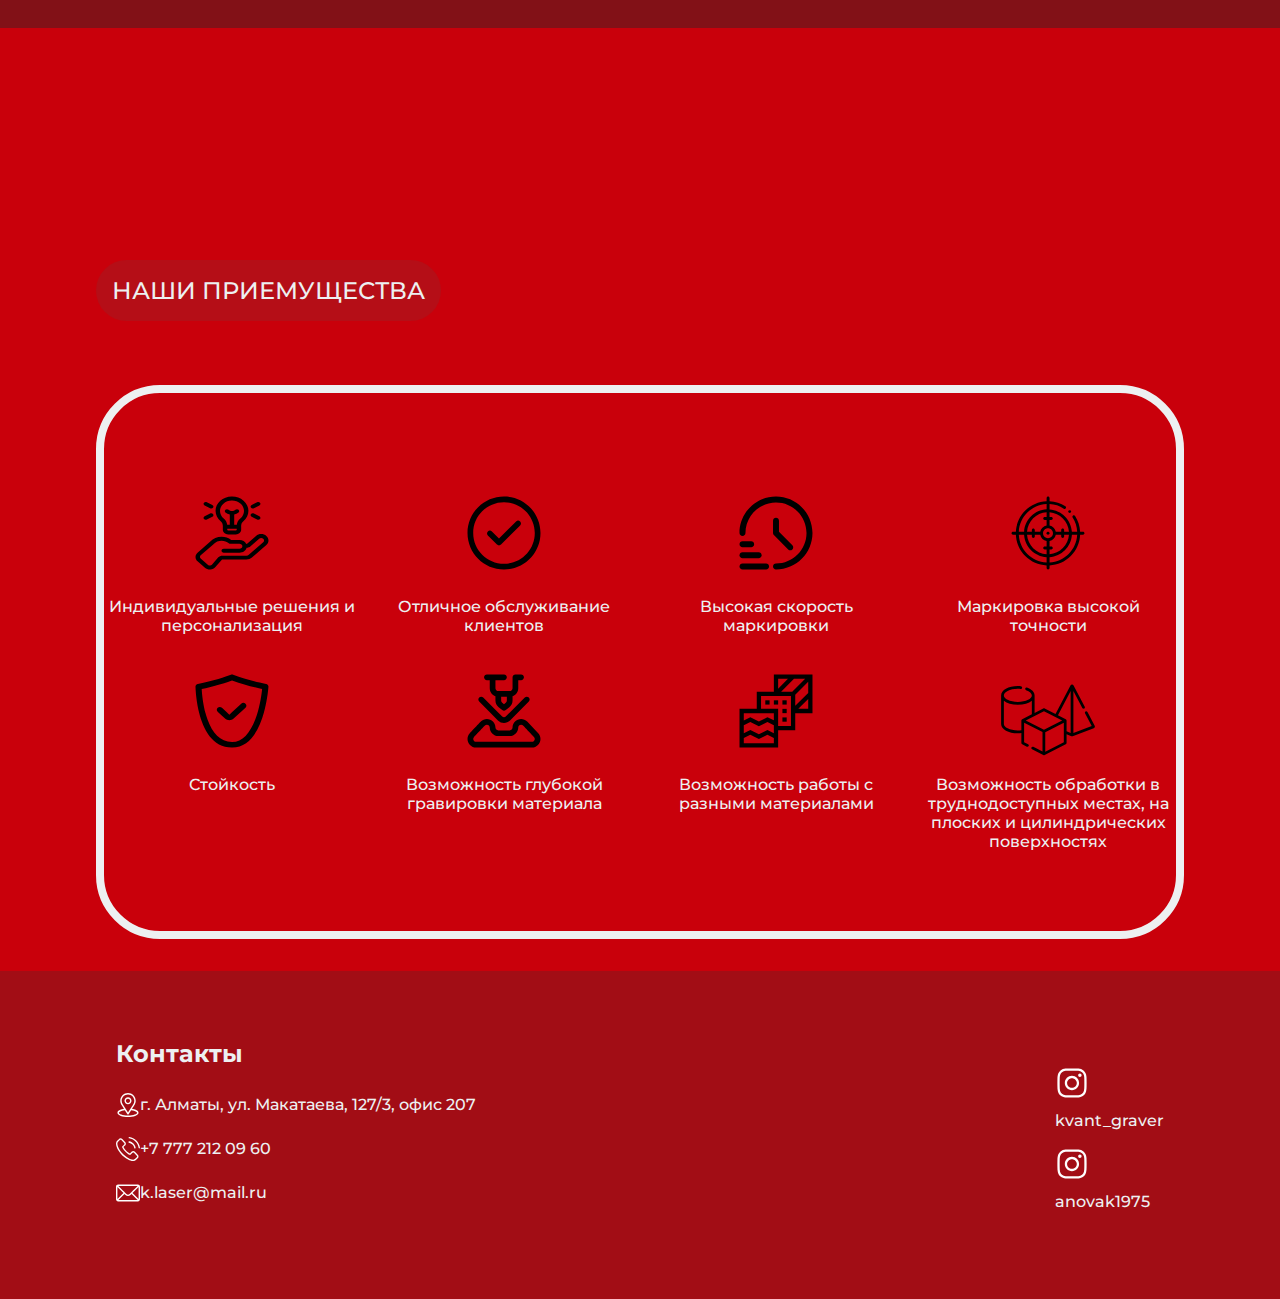
==== commit a08a32be: "changes in services photos" ====
--- a/index.html
+++ b/index.html
@@ -5,7 +5,7 @@
         <title>Laser engraving</title>
         <meta name="description" content="">
         <meta name="viewport" content="width=device-width, initial-scale=1">
-        <link rel="stylesheet" href="css/style.css">
+        <link rel="stylesheet" href="css/test.css">
         <link href="https://fonts.googleapis.com/css?family=Montserrat:500&display=swap" rel="stylesheet">
         <link href='https://unpkg.com/boxicons@2.1.4/css/boxicons.min.css' rel='stylesheet'>
     </head>
@@ -55,18 +55,13 @@
                         <p>Если на клавишах вашего MacBook Air с ARM чипом отсутствуют символы кириллицы (русский, казахский язык) — закажите лазерную гравировку в Алматы от нашей компании. Качественно нанесем буквы на клавиатуру новых MacBook Air с 2020 года выпуска. Используется заводской шрифт, добавленные символы подсвечиваются как оригинальные. Быстро с гарантией качества.</p>
                     </div>
                     <div class="service_images">
-                        <div class="service_image">
-                            <img src="img/keyboard_1.png" alt="">
-                        </div>
-                        <div class="service_image">
-                            <img src="img/keyboard_2.jpg" alt="">
-                        </div>
-                        <div class="service_image">
-                            <img src="img/keyboard_3.jpg" alt="">
-                        </div>
-                        <div class="service_image">
-                            <img src="img/keyboard_5.png" alt="">
-                        </div>
+                        <img src="img/keyboard_1.png" alt="">
+
+                        <img src="img/keyboard_2.jpg" alt="">
+
+                        <img src="img/keyboard_3.jpg" alt="">
+
+                        <img src="img/keyboard_5.png" alt="">
                     </div>
                 </div>
             
--- a/css/test.css
+++ b/css/test.css
@@ -0,0 +1,372 @@
+* {
+  box-sizing: border-box;
+  margin: 0;
+  padding: 0;
+  scroll-behavior: smooth;
+}
+
+html{
+  font-size: 16px;
+  background-color: #C9000B;
+}
+
+body, .navbar a, .row a{
+  font-family: "Montserrat", sans-serif;
+  font-weight: 500;
+  color: #edf0f1;
+  text-decoration: none;
+}
+
+.body{
+  background-color: #C9000B;
+}
+/* b50e17 светлый */
+
+/* HEADER */
+
+.header{
+  position: fixed;
+  top: 0;
+  left: 0;
+  width: 100%;
+  padding: 0 4rem;
+  display: flex;
+  justify-content: space-between;
+  align-items: center;
+  z-index: 100;
+}
+
+.header::before{
+  content: '';
+  position: absolute;
+  width: 100%;
+  height: 100%;
+  background-color: #A20D15;
+  top:0;
+  left:0;
+  z-index: -1;
+}
+
+.logo{
+  width: 10rem;
+}
+
+.navbar{
+  font-size: 1.4rem;
+}
+
+.navbar a{
+  margin-left: 2rem;
+  transition: color 0.3s ease 0s;
+}
+
+.navbar a:hover{
+  color: #821117;
+}
+
+#check{
+  display: none;
+}
+
+.icons{
+  font-size: 3rem;
+  position: absolute;
+  cursor: pointer;
+  display: none;
+  right: 3rem;
+}
+
+/* HEADER */
+
+
+/* FOOTER */
+.footer{
+  display: flex;
+  justify-content: space-between;
+  padding: 3rem 6rem;
+  background-color: #A20D15;
+}
+.contact__info2 li a p{
+  transition: color 0.3s ease 0s;
+}
+
+.contact__info2 li a p:hover{
+  color: #821117;
+}
+
+.contact__info_img{
+  width: 1.5rem;
+}
+
+.contact-h1{
+  font-size: 70px;
+}
+
+.row{
+  padding: 20px;
+} 
+.quick__links__list{
+  columns: 2;
+}
+.quick__links__list, .contact__info{
+  list-style-type: none;
+  margin: 20px 0px;
+}
+.quick__links__list li{
+  padding: 5px 0px;
+}
+
+.contact__info li{
+  margin: 10px 0px;
+  display: flex;
+  align-items: center;
+}  
+
+.inst_logo{
+  height: 3rem;
+}
+
+/* FOOTER */
+/* TEMPORARY */
+/* .services, .our_advantages{
+  border: 4px solid blueviolet;
+}
+
+.service div, .our_advantages div{
+  border: 4px solid black;
+} */
+  
+/* TEMPORARY */
+
+/* ABOUT */
+.about{
+  background-color: #C9000B;
+  padding-top: 200px;
+  padding-left: 6rem;
+  padding-right: 6rem;
+  font-size: 1.2rem;
+  min-height: 100vh;
+}
+
+.about_name{
+  background-color: #b50e17;
+}
+
+.div_about{
+  padding-top: 2rem;
+}
+
+.about_text{
+  padding-top: 6rem;
+  padding-bottom: 6rem;
+}
+
+.about h1{
+  font-size: 2.2rem;
+  text-align: center;
+}
+/* ABOUT */
+/* SERVICES */
+
+.services{
+  padding-top: 200px;
+  background-color: #821117;
+}
+.div_name{
+  padding: 2rem 6rem;
+}
+
+
+.name_service{
+  background-color: #660005;
+}
+
+.name{
+  /* border: 2px solid #edf0f1; */
+  border-radius: 50px;
+  padding: 1rem;
+  width: fit-content;
+  font-size: 1.5rem;
+}
+
+.service{
+  padding: 2rem 4rem;
+  background-color: #821117;
+  display: flex;
+}
+
+.service_text{
+  border-radius: 4rem;
+  padding: 4rem 2rem;
+  flex: 1;
+  max-width: 35rem;
+  min-width: 20rem;
+  transition: background-color 0.3s ease 0s;
+}
+
+.service_text:hover{
+  background-color: #660005;
+}
+
+.service_text p{
+  margin-top:1rem;
+}
+
+.service_images{
+  display: flex;
+  justify-content: space-around;
+  flex: 1;
+  flex-wrap: wrap;
+  margin-top: 4rem;
+  row-gap: 1rem;
+}
+
+/* .service_image{
+  width: 16rem;
+  height: 16rem;
+} */
+
+.service_images img{
+  width: calc(50% - 1rem);
+  height: calc((50% - 1rem) * 0.85);
+  border-radius: 4rem;
+}
+
+
+
+
+/* SERVICES */
+
+/* ADVANTAGES */
+
+.advantages_list{
+  padding-top: 200px;
+  background-color:#C9000B;
+}
+
+.light_name{
+  background-color: #b50e17;
+}
+.our_advantages{
+  margin: 2rem 6rem;
+  display: flex;
+  justify-content: space-around;
+  flex-wrap: wrap;
+  border: 0.5rem solid #edf0f1;
+  border-radius: 4rem;
+  padding: 5rem 0;
+  gap: 1rem;
+}
+
+.advantages-item{
+  text-align: center;
+  width: 16rem;
+}
+.advantages-item img{
+  width: 120px;
+  height: 120px;
+}
+
+/* ADVANTAGES */
+
+@media (max-width: 1075px){
+
+  .service{
+    flex-wrap: wrap;
+  }
+  .logo{
+      width: 9rem;
+  }
+  
+  .navbar{
+      font-size: 1rem;
+  }
+  
+  .navbar a{
+      margin-left: 1.7rem;
+  }
+
+  .about h1{
+      font-size: 1.3rem;
+  }
+
+}
+
+@media (max-width: 860px){
+  .icons{
+      display: block;
+      display: inline-flex;
+  }
+
+  #check:checked~.icons #menu-icon{
+      display: none;
+  }
+
+  .icons #close-icon{
+      display: none;
+  }
+
+  #check:checked~.icons #close-icon{
+      display: block;
+  }
+
+  .navbar{
+      position: absolute;
+      top:100%;
+      left:0;
+      width: 100%;
+      height: 0;
+      background-color: #b90f18;
+      overflow: hidden    ;
+      transition: .3s ease;
+  }
+
+  #check:checked~.navbar{
+      height: 17rem;
+  }
+
+  .navbar a{
+      display: block;
+      margin: 1.5rem 0;
+      text-align: center;
+  }
+
+}
+
+@media (min-width: 1175px){  
+  .service:nth-child(odd) .service_text{
+      order: 2;
+  }
+
+  .service:nth-child(odd) .service_images{
+      order: 1;
+  }
+  .service_text{
+      max-width: 25rem;
+      min-width: 20rem;
+  }
+}
+
+
+@media (min-width: 1200px){
+  .service_text{
+      max-width: 30rem;
+      min-width: 25rem;
+  }
+}
+
+@media (min-width: 1650px){
+
+  html{
+      font-size: 23px;
+  }
+  .service_text{
+      max-width: 30rem;
+      min-width: 25rem;
+  }
+  .advantages-item{
+      width: 20rem;
+  }
+
+}
+
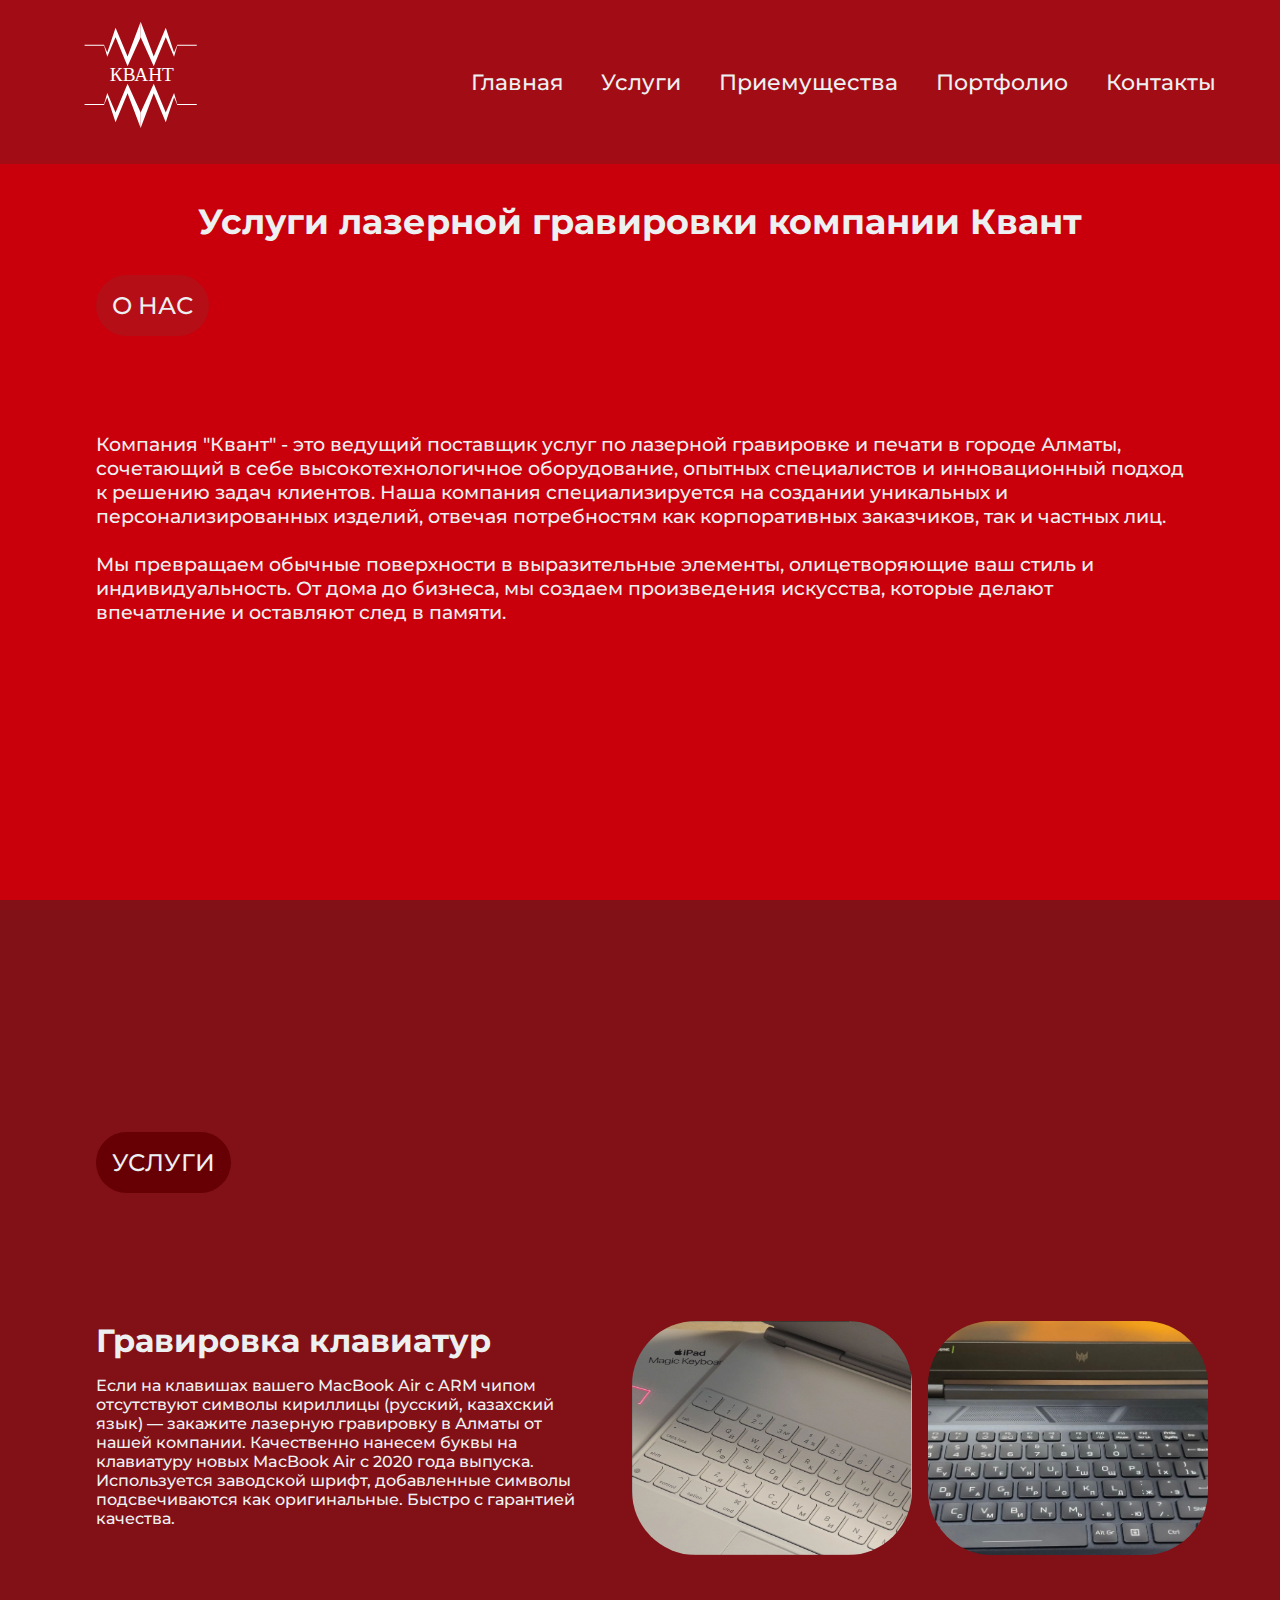
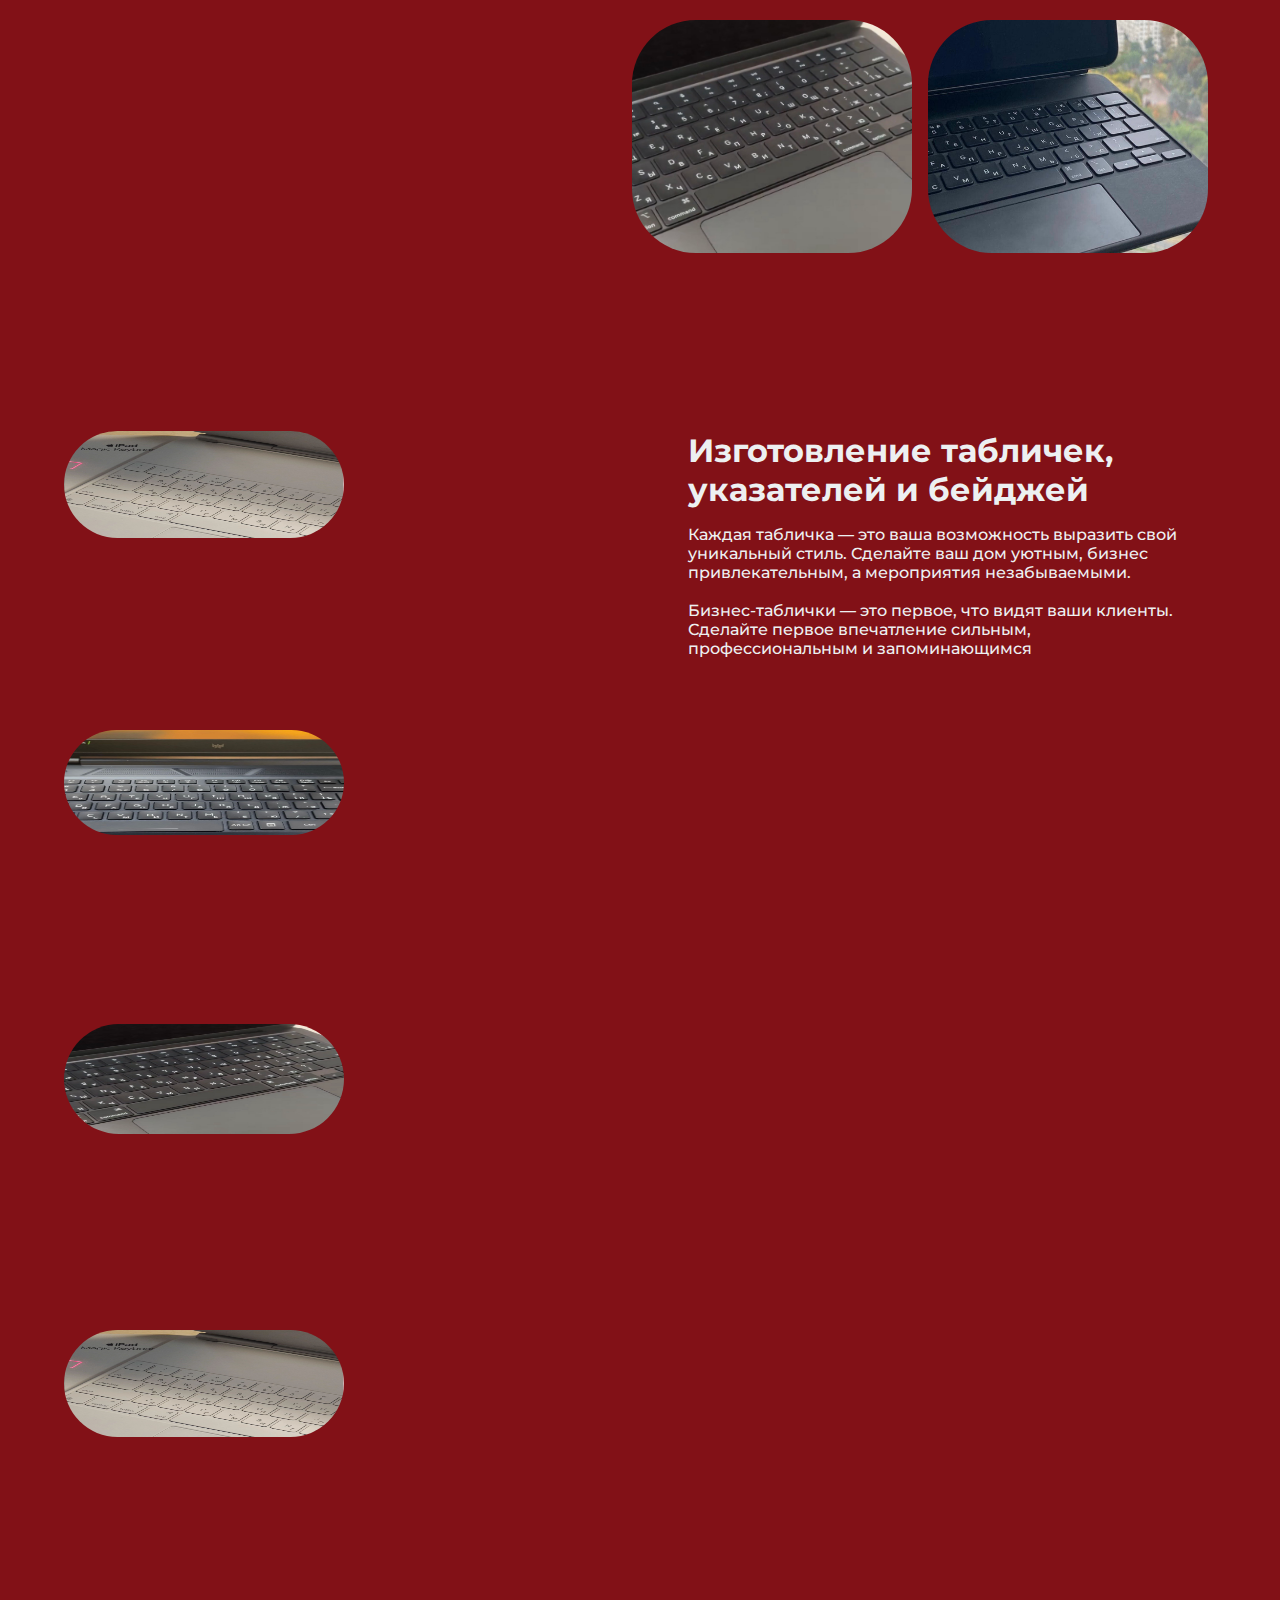
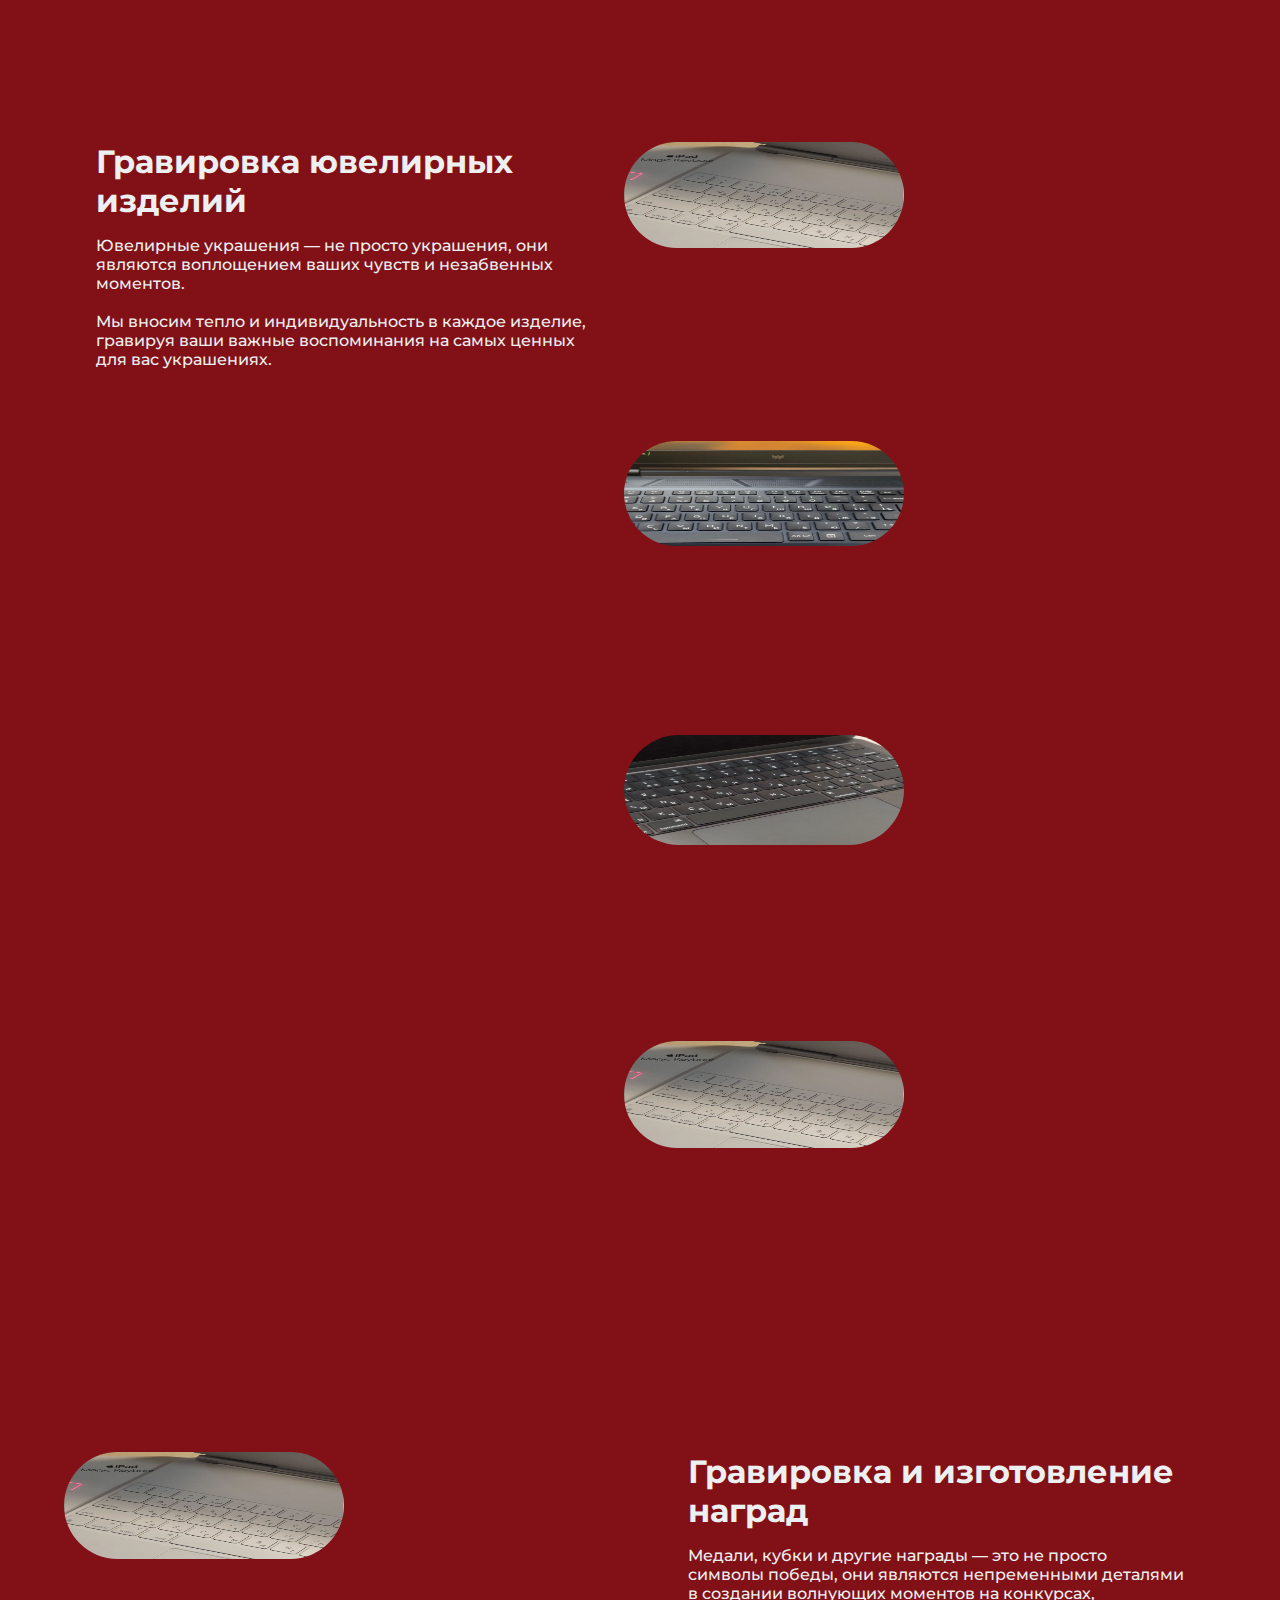
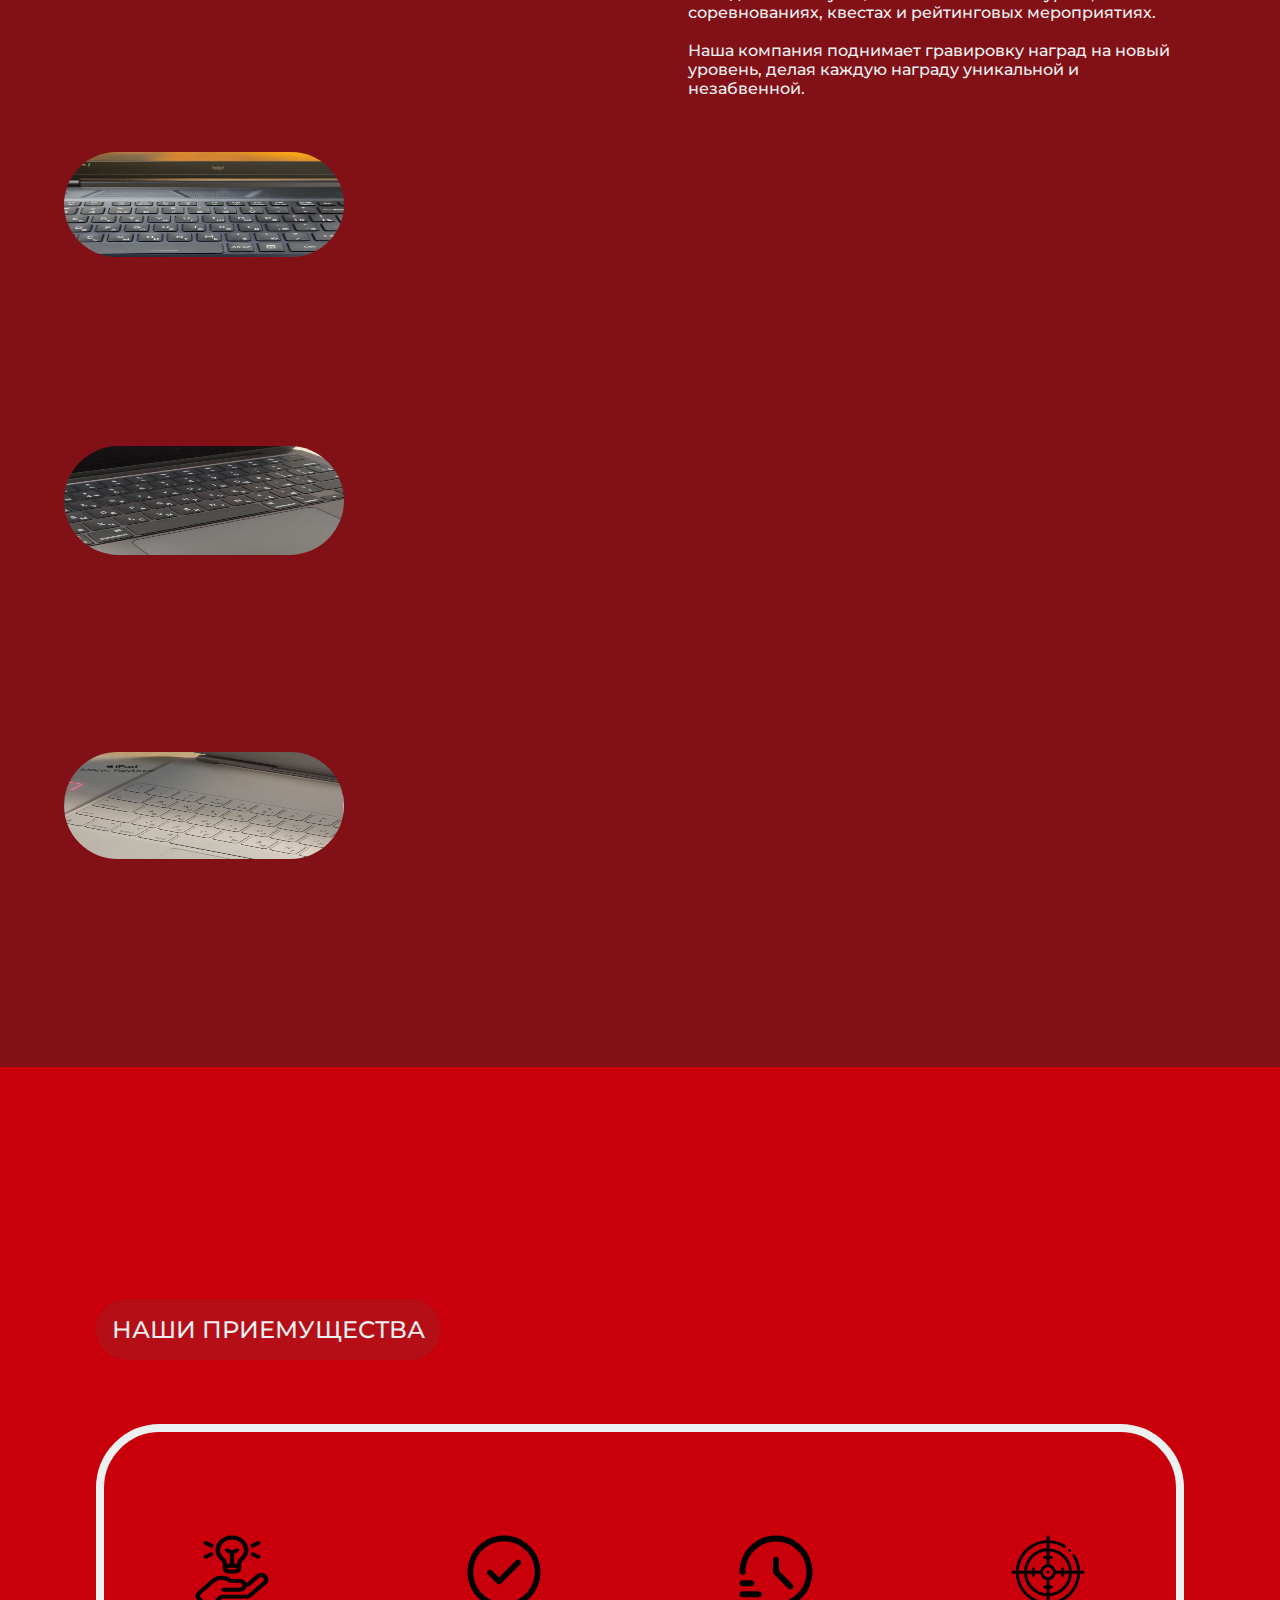
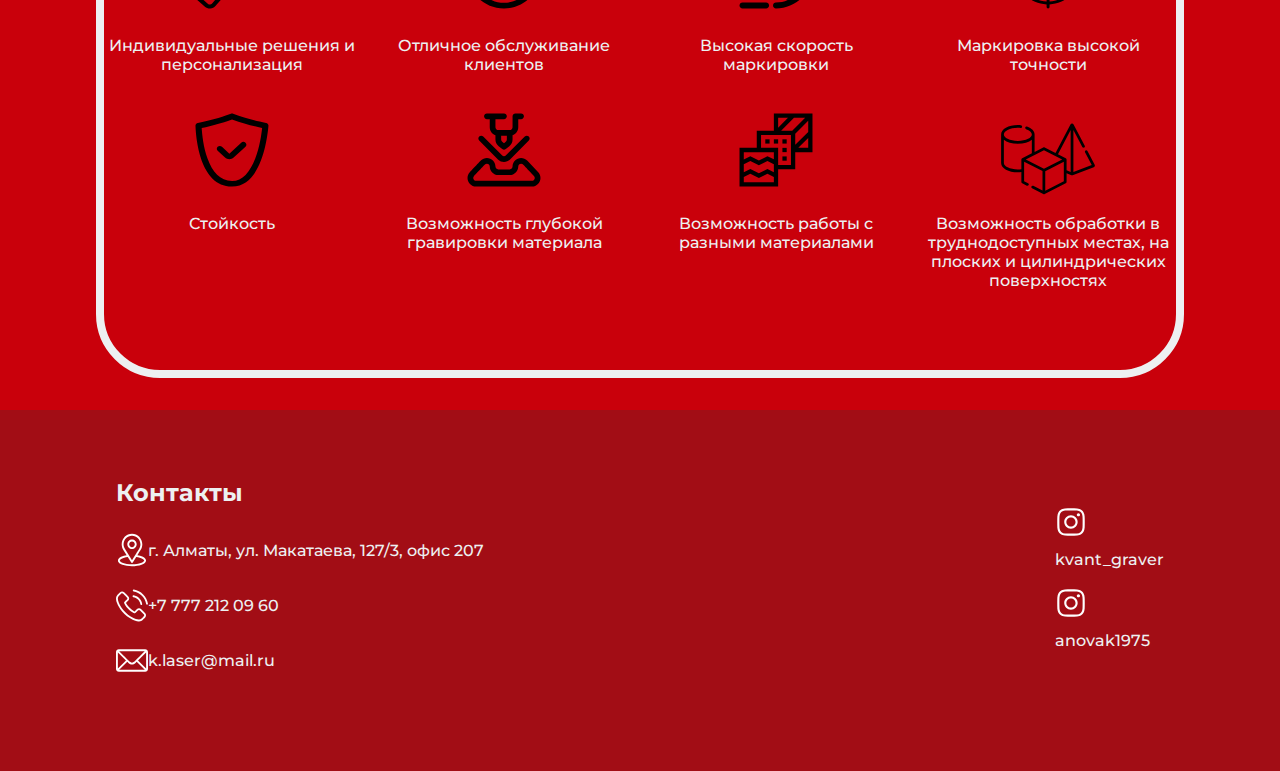
==== commit da1f572e: "service images now work" ====
--- a/index.html
+++ b/index.html
@@ -5,7 +5,7 @@
         <title>Laser engraving</title>
         <meta name="description" content="">
         <meta name="viewport" content="width=device-width, initial-scale=1">
-        <link rel="stylesheet" href="css/test.css">
+        <link rel="stylesheet" href="css/style.css">
         <link href="https://fonts.googleapis.com/css?family=Montserrat:500&display=swap" rel="stylesheet">
         <link href='https://unpkg.com/boxicons@2.1.4/css/boxicons.min.css' rel='stylesheet'>
     </head>
@@ -56,11 +56,8 @@
                     </div>
                     <div class="service_images">
                         <img src="img/keyboard_1.png" alt="">
-
                         <img src="img/keyboard_2.jpg" alt="">
-
                         <img src="img/keyboard_3.jpg" alt="">
-
                         <img src="img/keyboard_5.png" alt="">
                     </div>
                 </div>
--- a/css/style.css
+++ b/css/style.css
@@ -0,0 +1,399 @@
+* {
+    box-sizing: border-box;
+    margin: 0;
+    padding: 0;
+    scroll-behavior: smooth;
+  }
+
+html{
+    font-size: 16px;
+    background-color: #C9000B;
+}
+
+body, .navbar a, .row a{
+    font-family: "Montserrat", sans-serif;
+    font-weight: 500;
+    color: #edf0f1;
+    text-decoration: none;
+}
+
+.body{
+    background-color: #C9000B;
+}
+/* b50e17 светлый */
+
+/* HEADER */
+
+.header{
+    position: fixed;
+    top: 0;
+    left: 0;
+    width: 100%;
+    padding: 0 4rem;
+    display: flex;
+    justify-content: space-between;
+    align-items: center;
+    z-index: 100;
+}
+
+.header::before{
+    content: '';
+    position: absolute;
+    width: 100%;
+    height: 100%;
+    background-color: #A20D15;
+    top:0;
+    left:0;
+    z-index: -1;
+}
+
+.logo{
+    width: 10rem;
+}
+
+.navbar{
+    font-size: 1.4rem;
+}
+
+.navbar a{
+    margin-left: 2rem;
+    transition: color 0.3s ease 0s;
+}
+
+.navbar a:hover{
+    color: #821117;
+}
+
+#check{
+    display: none;
+}
+
+.icons{
+    font-size: 3rem;
+    position: absolute;
+    cursor: pointer;
+    display: none;
+    right: 3rem;
+}
+
+/* HEADER */
+
+
+/* FOOTER */
+.footer{
+    display: flex;
+    justify-content: space-between;
+    padding: 3rem 6rem;
+    background-color: #A20D15;
+}
+.contact__info2 li a p{
+    transition: color 0.3s ease 0s;
+  }
+  
+.contact__info2 li a p:hover{
+    color: #821117;
+}
+
+.contact__info img{
+    width: 2rem;
+}
+
+
+.contact-h1{
+    font-size: 70px;
+}
+
+.row{
+    padding: 20px;
+} 
+.quick__links__list{
+    columns: 2;
+}
+.quick__links__list, .contact__info{
+    list-style-type: none;
+    margin: 20px 0px;
+}
+.quick__links__list li{
+    padding: 5px 0px;
+}
+
+.contact__info li{
+    margin: 10px 0px;
+    display: flex;
+    align-items: center;
+}  
+
+.inst_logo{
+    height: 3rem;
+}
+
+/* FOOTER */
+/* TEMPORARY */
+/* .services, .our_advantages{
+    border: 4px solid blueviolet;
+}
+
+.service div, .our_advantages div{
+    border: 4px solid black;
+} */
+    
+/* TEMPORARY */
+
+/* ABOUT */
+.about{
+    background-color: #C9000B;
+    padding-top: 200px;
+    padding-left: 6rem;
+    padding-right: 6rem;
+    font-size: 1.2rem;
+    min-height: 100vh;
+}
+
+.about_name{
+    background-color: #b50e17;
+}
+
+.div_about{
+    padding-top: 2rem;
+}
+
+.about_text{
+    padding-top: 6rem;
+    padding-bottom: 6rem;
+}
+
+.about h1{
+    font-size: 2.2rem;
+    text-align: center;
+}
+/* ABOUT */
+/* SERVICES */
+
+.services{
+    padding-top: 200px;
+    background-color: #821117;
+    width: 100%;
+}
+.div_name{
+    padding: 2rem 6rem;
+}
+
+
+.name_service{
+    background-color: #660005;
+}
+
+.name{
+    /* border: 2px solid #edf0f1; */
+    border-radius: 50px;
+    padding: 1rem;
+    width: fit-content;
+    font-size: 1.5rem;
+}
+
+.service{
+    padding: 2rem 4rem;
+    background-color: #821117;
+    display: flex;
+}
+
+.service_text{
+    border-radius: 4rem;
+    padding: 4rem 2rem;
+    max-width: 35rem;
+    min-width: 20rem;
+    flex: 1;
+    transition: background-color 0.3s ease 0s;
+}
+
+.service_text:hover{
+    background-color: #660005;
+}
+
+.service_text p{
+    margin-top:1rem;
+}
+
+.service_images{
+    display: flex;
+    justify-content: space-around;
+    flex: 1;
+    flex-wrap: wrap;
+    margin-top: 4rem;
+    row-gap: 1rem;
+  }
+
+/* .service_image{
+    width: 16rem;
+    height: 16rem;
+} */
+
+/* .service_image img{
+    width: 17rem;
+    height: 14rem;
+    border-radius: 4rem;
+} */
+
+.service_images img{
+    width: calc(50% - 1rem);
+    height: calc((50% - 1rem) * 0.85);
+    border-radius: 4rem;
+}
+
+
+
+
+/* SERVICES */
+
+/* ADVANTAGES */
+
+.advantages_list{
+    padding-top: 200px;
+    background-color:#C9000B;
+}
+
+.light_name{
+    background-color: #b50e17;
+}
+.our_advantages{
+    margin: 2rem 6rem;
+    display: flex;
+    justify-content: space-around;
+    flex-wrap: wrap;
+    border: 0.5rem solid #edf0f1;
+    border-radius: 4rem;
+    padding: 5rem 0;
+    gap: 1rem;
+}
+
+.advantages-item{
+    text-align: center;
+    width: 16rem;
+}
+.advantages-item img{
+    width: 120px;
+    height: 120px;
+}
+
+/* .our_advantages{
+    display: grid;
+    grid-template-columns: repeat(auto-fit, minmax(14rem, 1fr));
+    grid-gap: 1rem; 
+    padding: 10rem 2rem;
+    border: 0.5rem solid #edf0f1;
+    border-radius: 2rem;
+}
+
+.advantage{
+    text-align: center;
+}
+
+.advantage img{
+    width: 2rem;
+} */
+
+
+/* ADVANTAGES */
+
+
+@media (max-width: 860px){
+    .icons{
+        display: block;
+        display: inline-flex;
+    }
+
+    #check:checked~.icons #menu-icon{
+        display: none;
+    }
+
+    .icons #close-icon{
+        display: none;
+    }
+
+    #check:checked~.icons #close-icon{
+        display: block;
+    }
+
+    .navbar{
+        position: absolute;
+        top:100%;
+        left:0;
+        width: 100%;
+        height: 0;
+        background-color: #b90f18;
+        overflow: hidden    ;
+        transition: .3s ease;
+    }
+
+    #check:checked~.navbar{
+        height: 17rem;
+    }
+
+    .navbar a{
+        display: block;
+        margin: 1.5rem 0;
+        text-align: center;
+    }
+
+}
+
+
+
+@media (min-width: 800px){
+
+    /* SERVICES */
+
+    
+    .service:nth-child(odd) .service_text{
+        order: 2;
+    }
+    
+    .service:nth-child(odd) .service_images{
+        order: 1;
+    }
+
+    /* .service_text{
+        max-width: 25rem;
+        min-width: 20rem;
+    } */
+
+    /* SERVICES */
+}
+
+
+@media (min-width: 1200px){
+
+    /* html{
+        font-size: 19px;
+    } */
+
+    /* SERVICES */
+
+    /* .service_text{
+        max-width: 40rem;
+        min-width: 25rem;
+    } */
+
+    /* SERVICES */
+}
+
+@media (min-width: 1650px){
+
+    html{
+        font-size: 23px;
+    }
+
+    /* SERVICES */
+
+    /* .service_text{
+        max-width: 35rem;
+        min-width: 25rem;
+    } */
+
+    .advantages-item{
+        width: 20rem;
+    }
+
+    /* SERVICES */
+
+}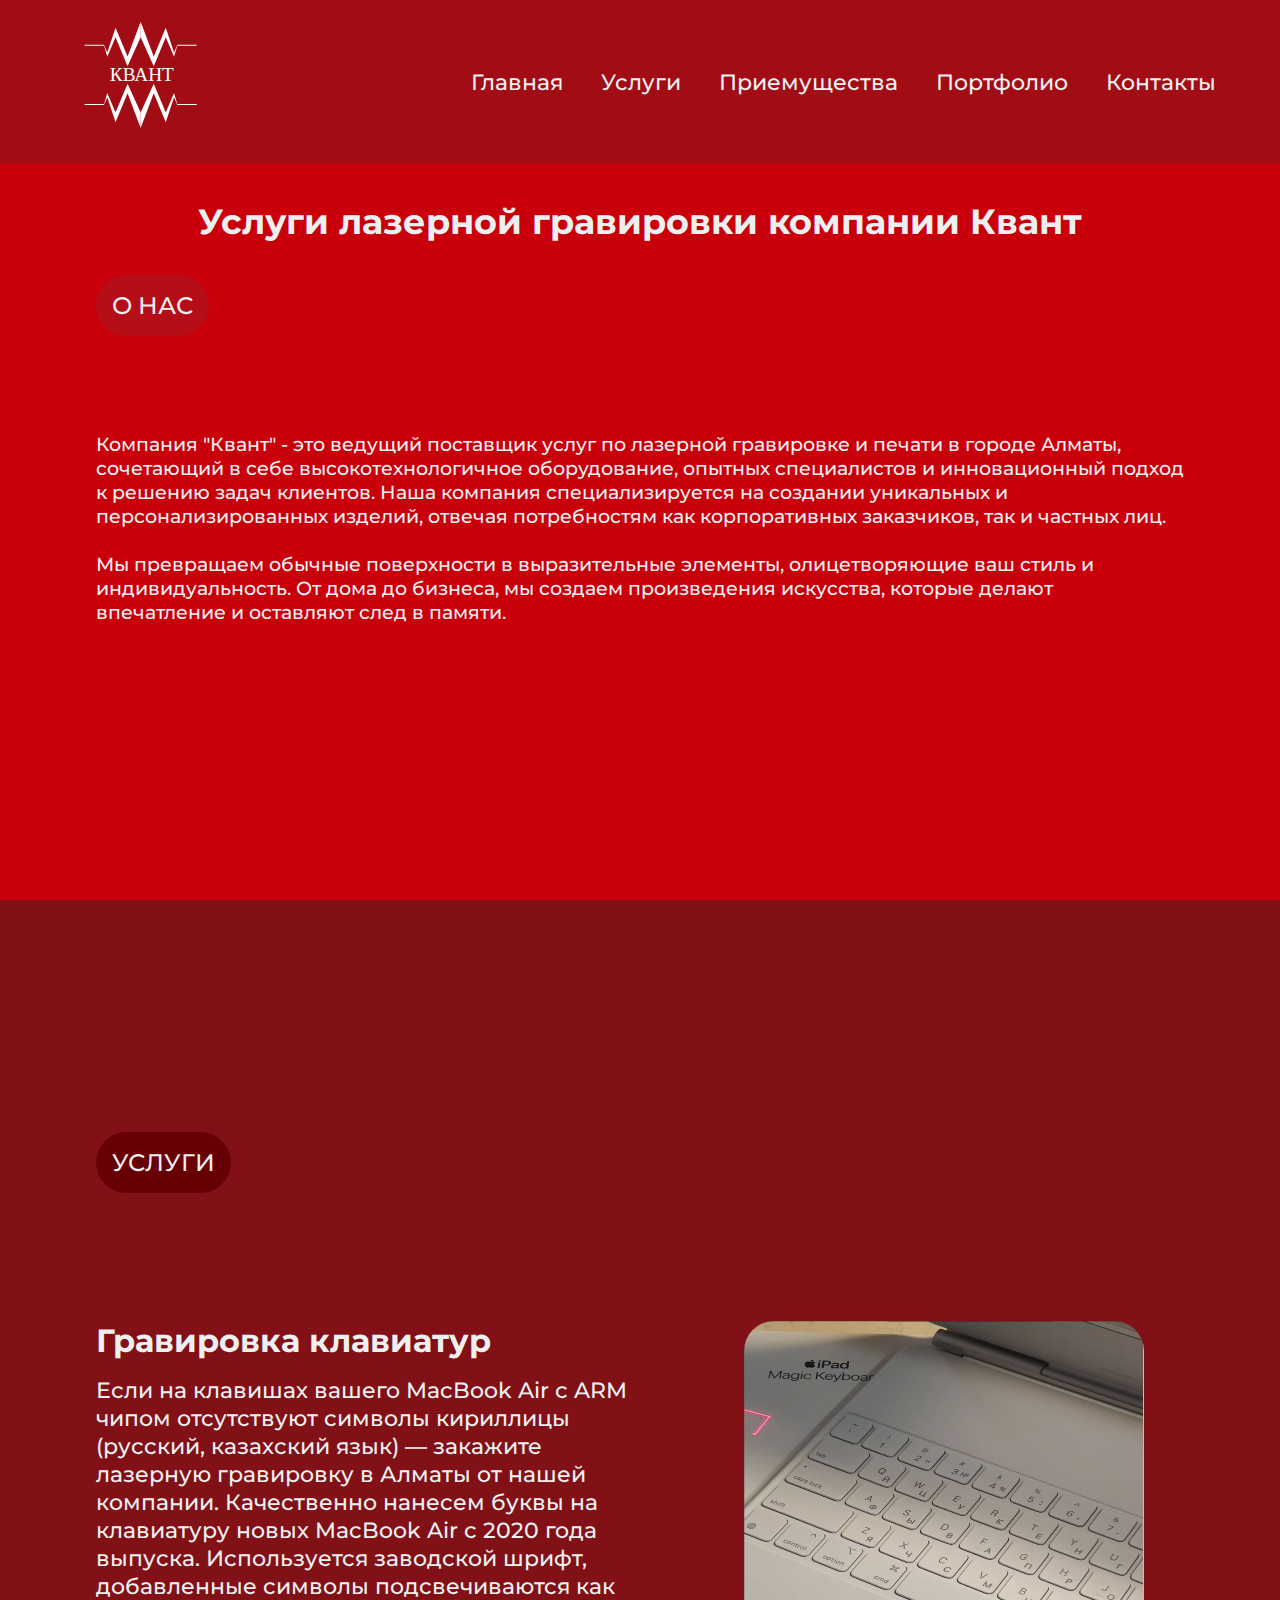
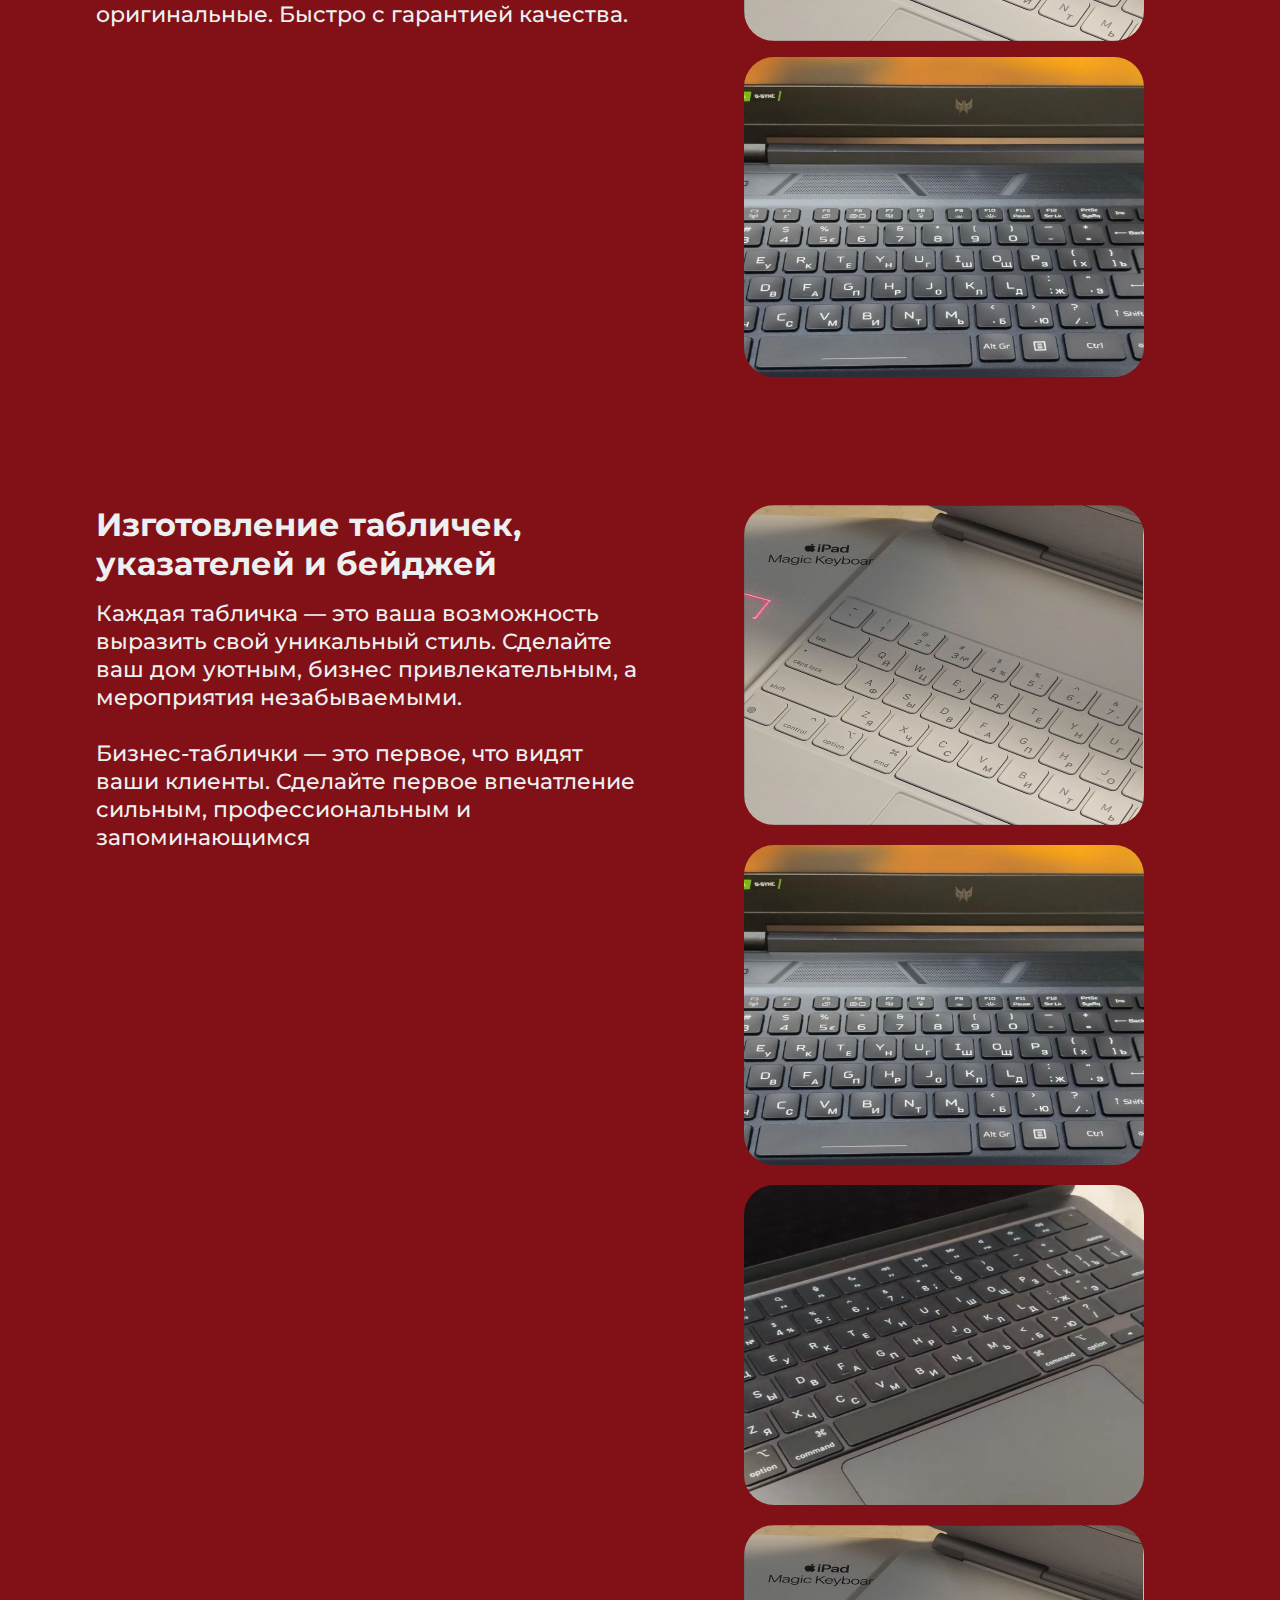
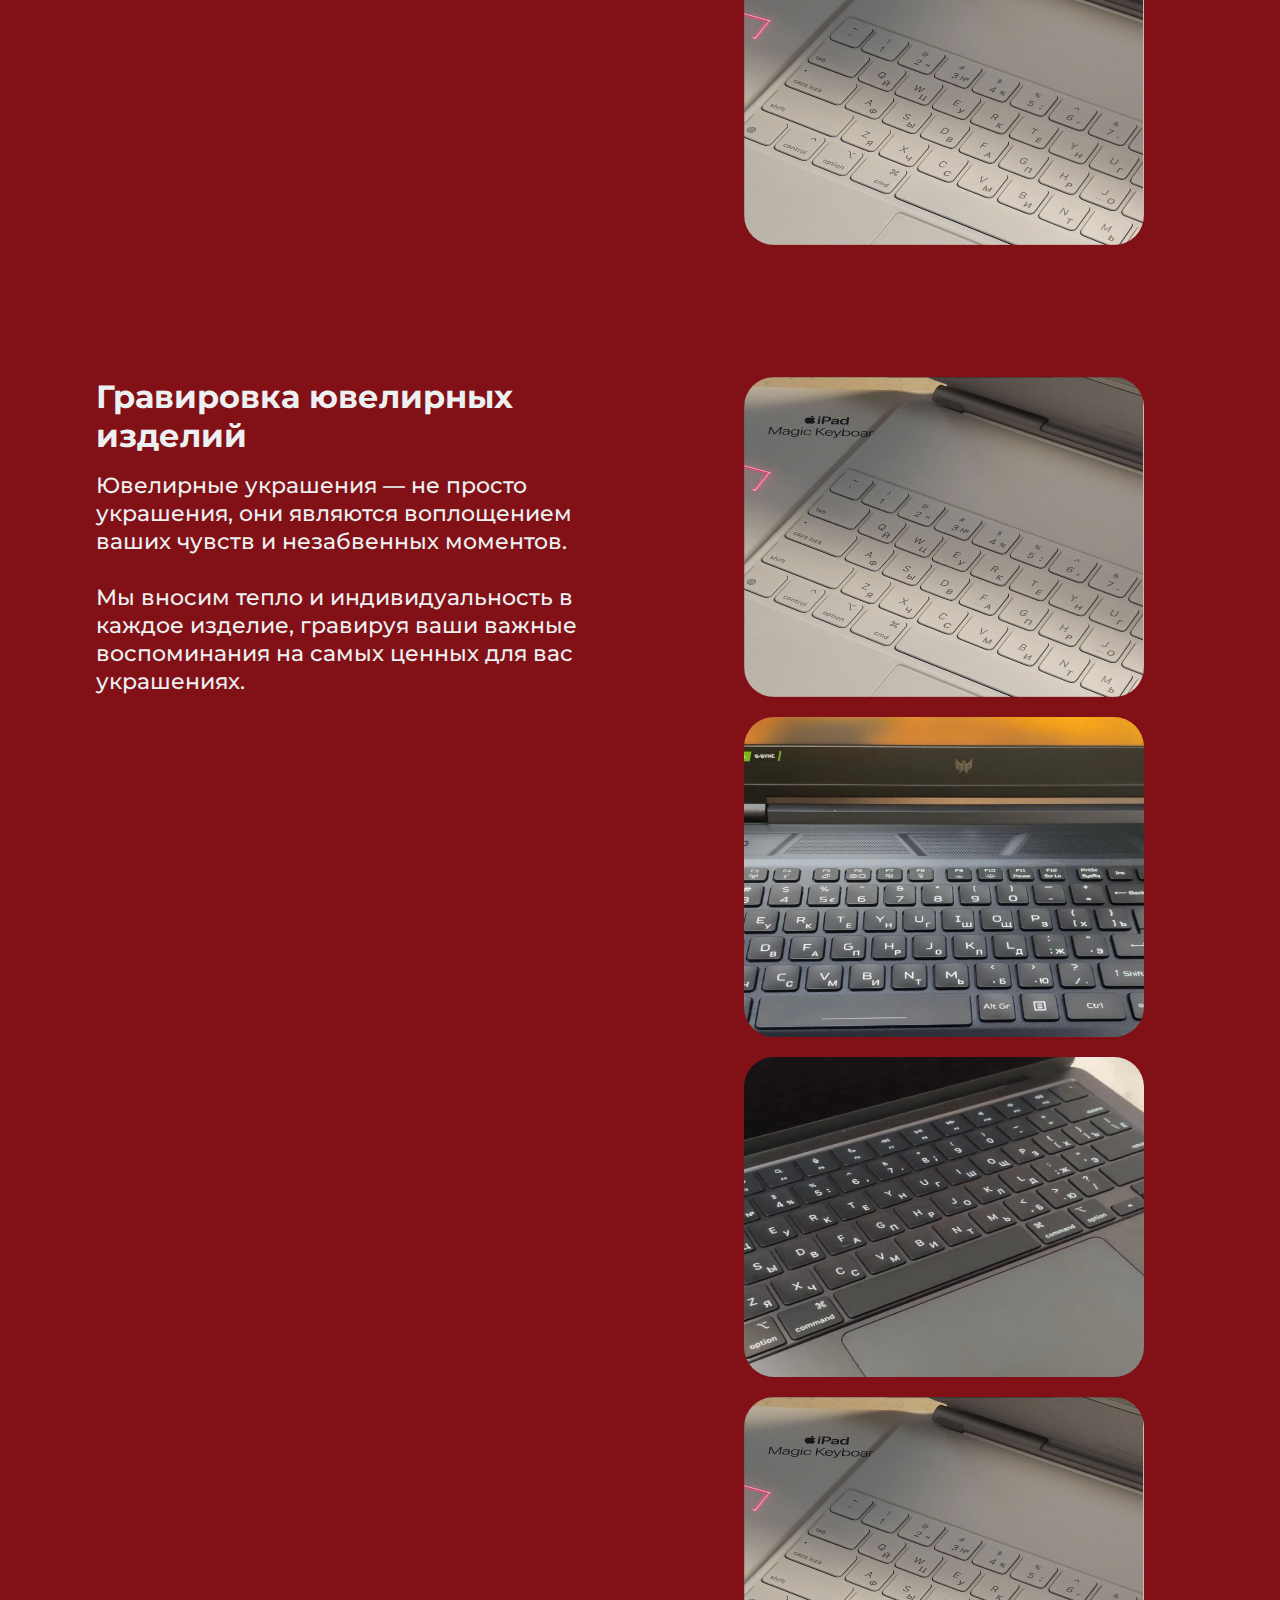
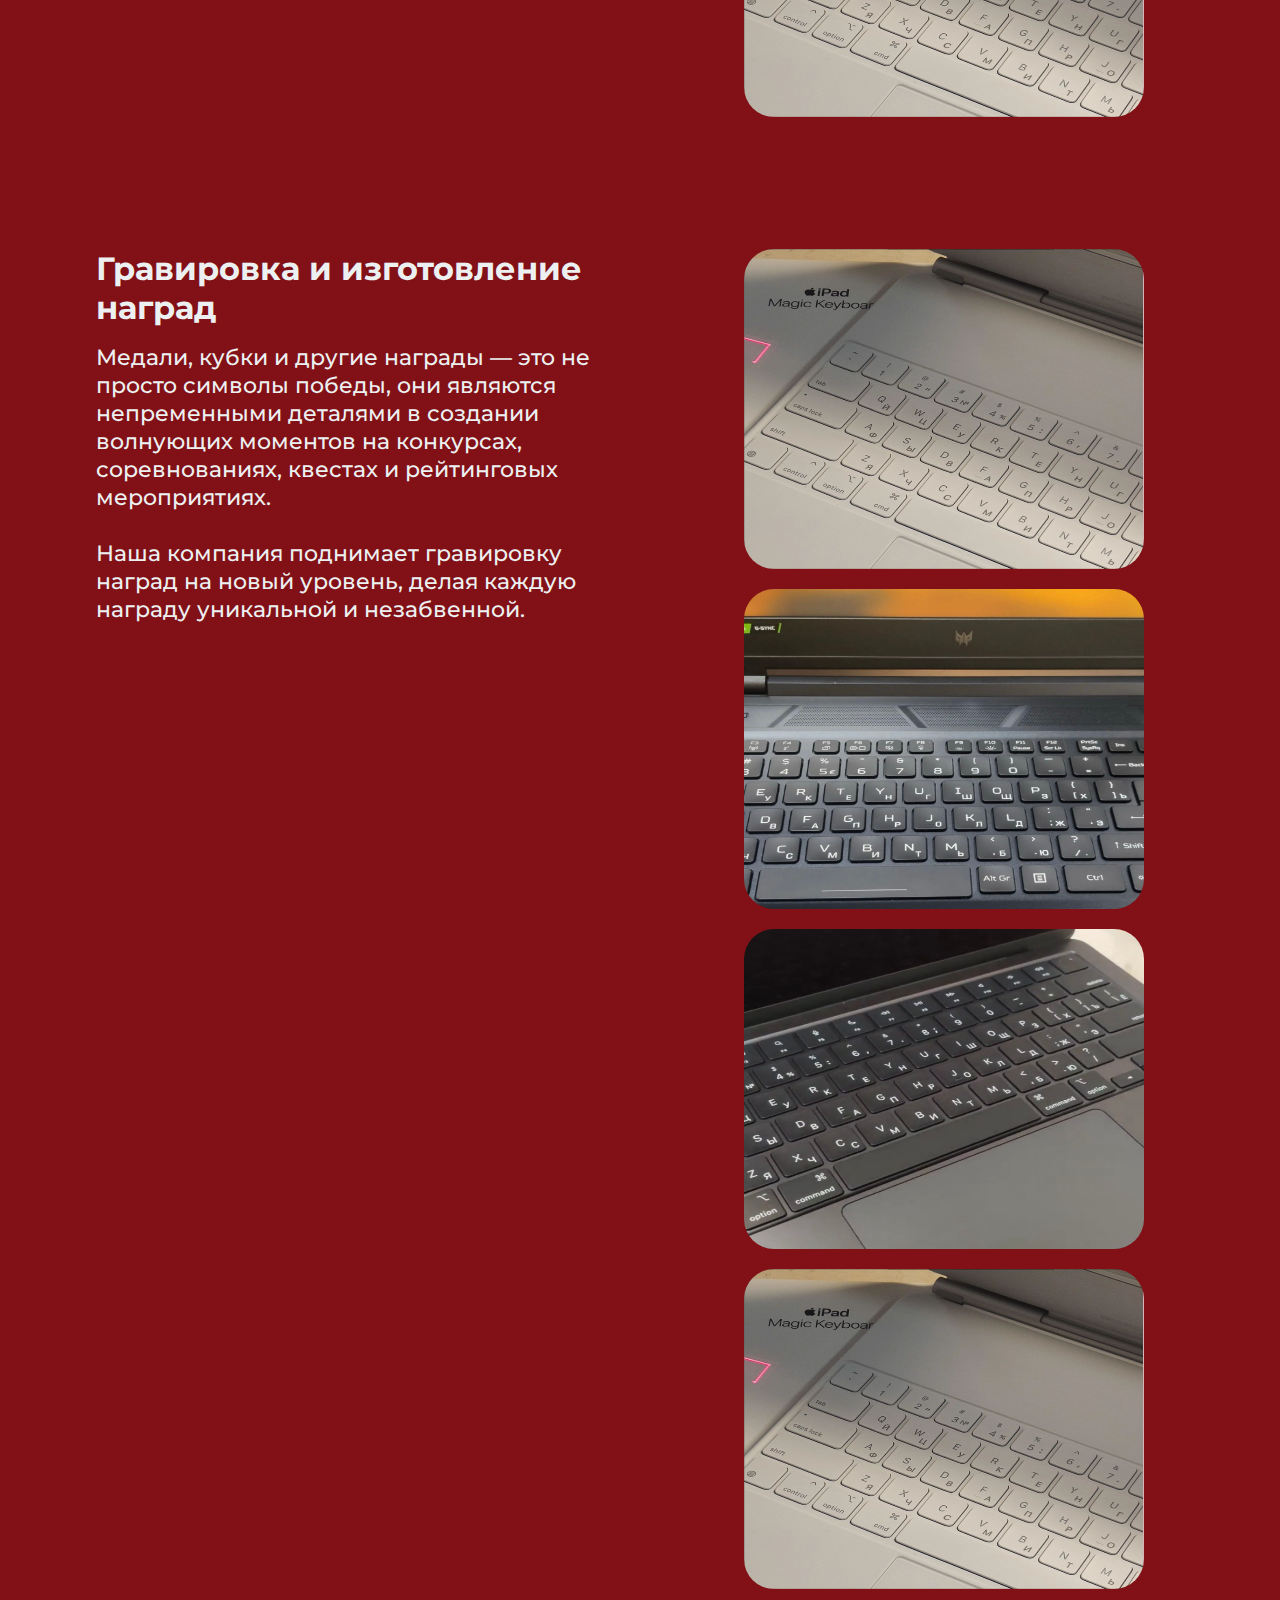
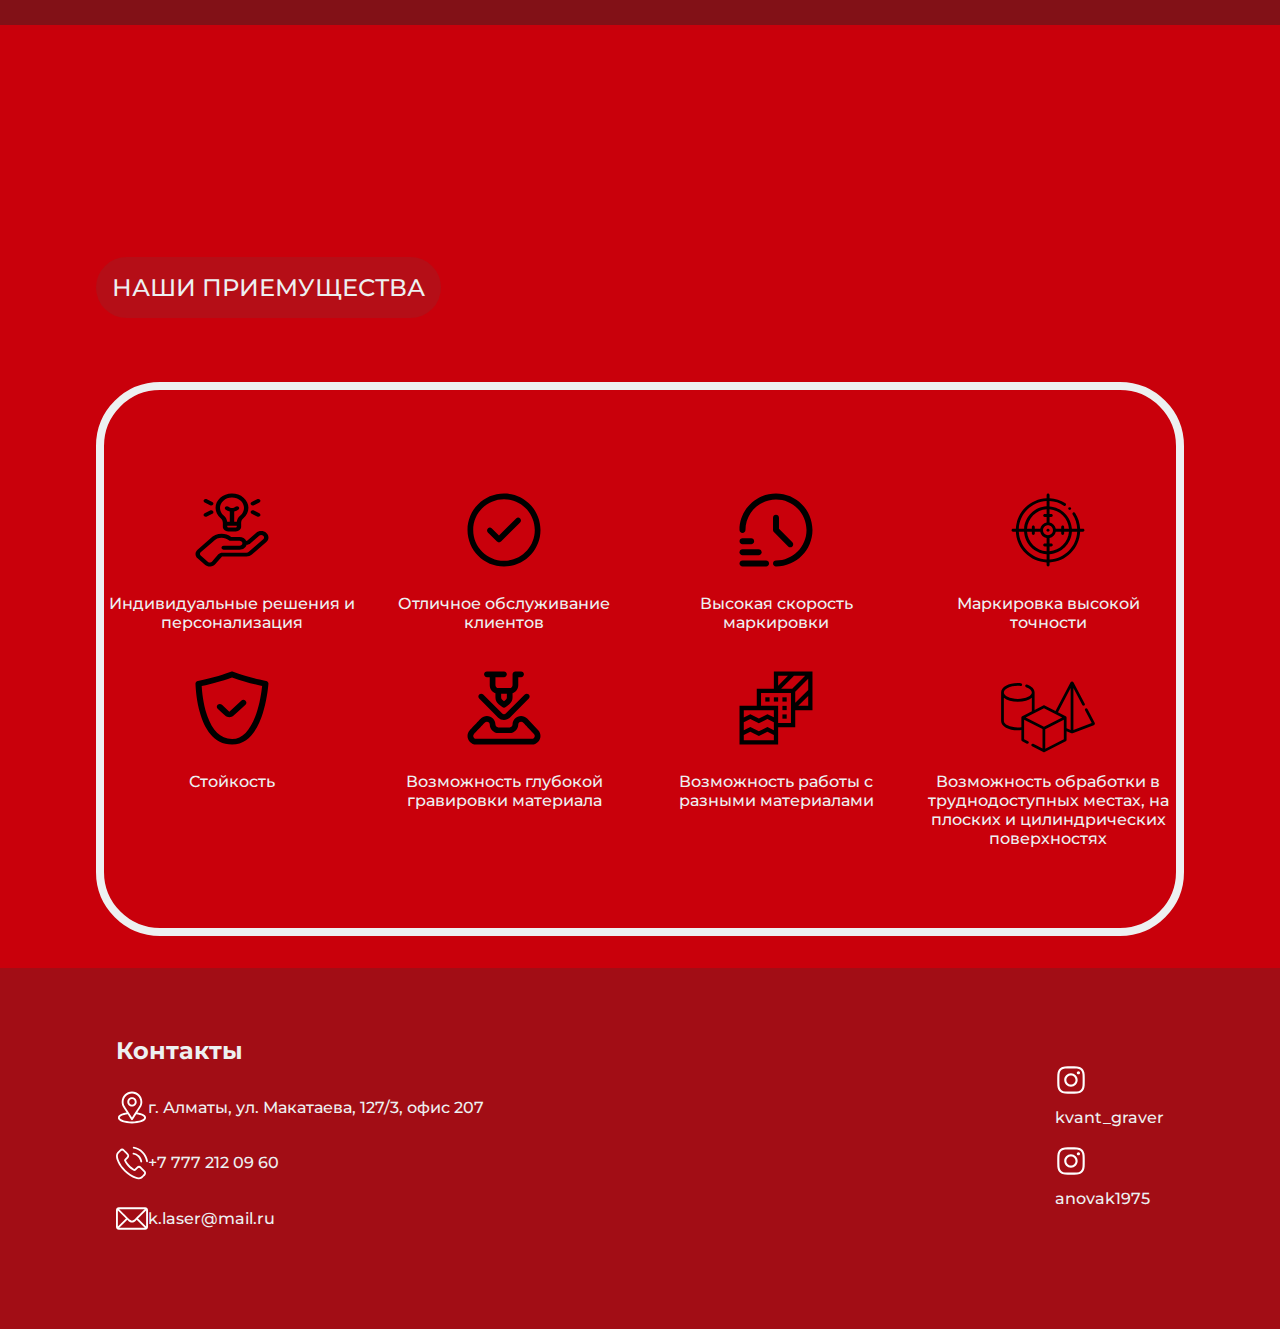
==== commit a0c41c6c: "another view of services" ====
--- a/index.html
+++ b/index.html
@@ -57,8 +57,6 @@
                     <div class="service_images">
                         <img src="img/keyboard_1.png" alt="">
                         <img src="img/keyboard_2.jpg" alt="">
-                        <img src="img/keyboard_3.jpg" alt="">
-                        <img src="img/keyboard_5.png" alt="">
                     </div>
                 </div>
             
--- a/css/style.css
+++ b/css/style.css
@@ -195,13 +195,15 @@
     padding: 2rem 4rem;
     background-color: #821117;
     display: flex;
+    /* flex-wrap: wrap;
+    justify-content: space-between;
+    align-items: flex-start; */
 }
 
 .service_text{
     border-radius: 4rem;
     padding: 4rem 2rem;
-    max-width: 35rem;
-    min-width: 20rem;
+    max-width: 900px;
     flex: 1;
     transition: background-color 0.3s ease 0s;
 }
@@ -212,6 +214,7 @@
 
 .service_text p{
     margin-top:1rem;
+    font-size: 1.4rem;
 }
 
 .service_images{
@@ -223,23 +226,18 @@
     row-gap: 1rem;
   }
 
-/* .service_image{
-    width: 16rem;
-    height: 16rem;
-} */
-
-/* .service_image img{
-    width: 17rem;
-    height: 14rem;
-    border-radius: 4rem;
-} */
-
-.service_images img{
+/* .service_images img{
     width: calc(50% - 1rem);
     height: calc((50% - 1rem) * 0.85);
     border-radius: 4rem;
-}
-
+    gap: 1rem;
+} */
+
+.service_images img{
+    width: 400px;
+    height: 320px;
+    border-radius: 30px;
+}
 
 
 
@@ -275,28 +273,15 @@
     height: 120px;
 }
 
-/* .our_advantages{
-    display: grid;
-    grid-template-columns: repeat(auto-fit, minmax(14rem, 1fr));
-    grid-gap: 1rem; 
-    padding: 10rem 2rem;
-    border: 0.5rem solid #edf0f1;
-    border-radius: 2rem;
-}
-
-.advantage{
-    text-align: center;
-}
-
-.advantage img{
-    width: 2rem;
-} */
-
-
 /* ADVANTAGES */
 
 
-@media (max-width: 860px){
+@media (max-width: 1100px){
+    .service_images{
+        justify-content: flex-start;
+        padding-left: 2rem;
+        gap: 1rem;
+    }
     .icons{
         display: block;
         display: inline-flex;
@@ -337,63 +322,14 @@
 
 }
 
-
-
-@media (min-width: 800px){
-
-    /* SERVICES */
-
-    
-    .service:nth-child(odd) .service_text{
-        order: 2;
-    }
-    
-    .service:nth-child(odd) .service_images{
-        order: 1;
-    }
-
-    /* .service_text{
-        max-width: 25rem;
-        min-width: 20rem;
-    } */
-
-    /* SERVICES */
-}
-
-
-@media (min-width: 1200px){
-
-    /* html{
-        font-size: 19px;
-    } */
-
-    /* SERVICES */
-
-    /* .service_text{
-        max-width: 40rem;
-        min-width: 25rem;
-    } */
-
-    /* SERVICES */
+@media (max-width: 1250px){
+    .service{
+        flex-direction: column;
+    }
 }
 
 @media (min-width: 1650px){
-
-    html{
-        font-size: 23px;
-    }
-
-    /* SERVICES */
-
-    /* .service_text{
-        max-width: 35rem;
-        min-width: 25rem;
-    } */
-
-    .advantages-item{
-        width: 20rem;
-    }
-
-    /* SERVICES */
-
-}+    .service_text{
+        font-size: 1.6rem;
+    }
+}
